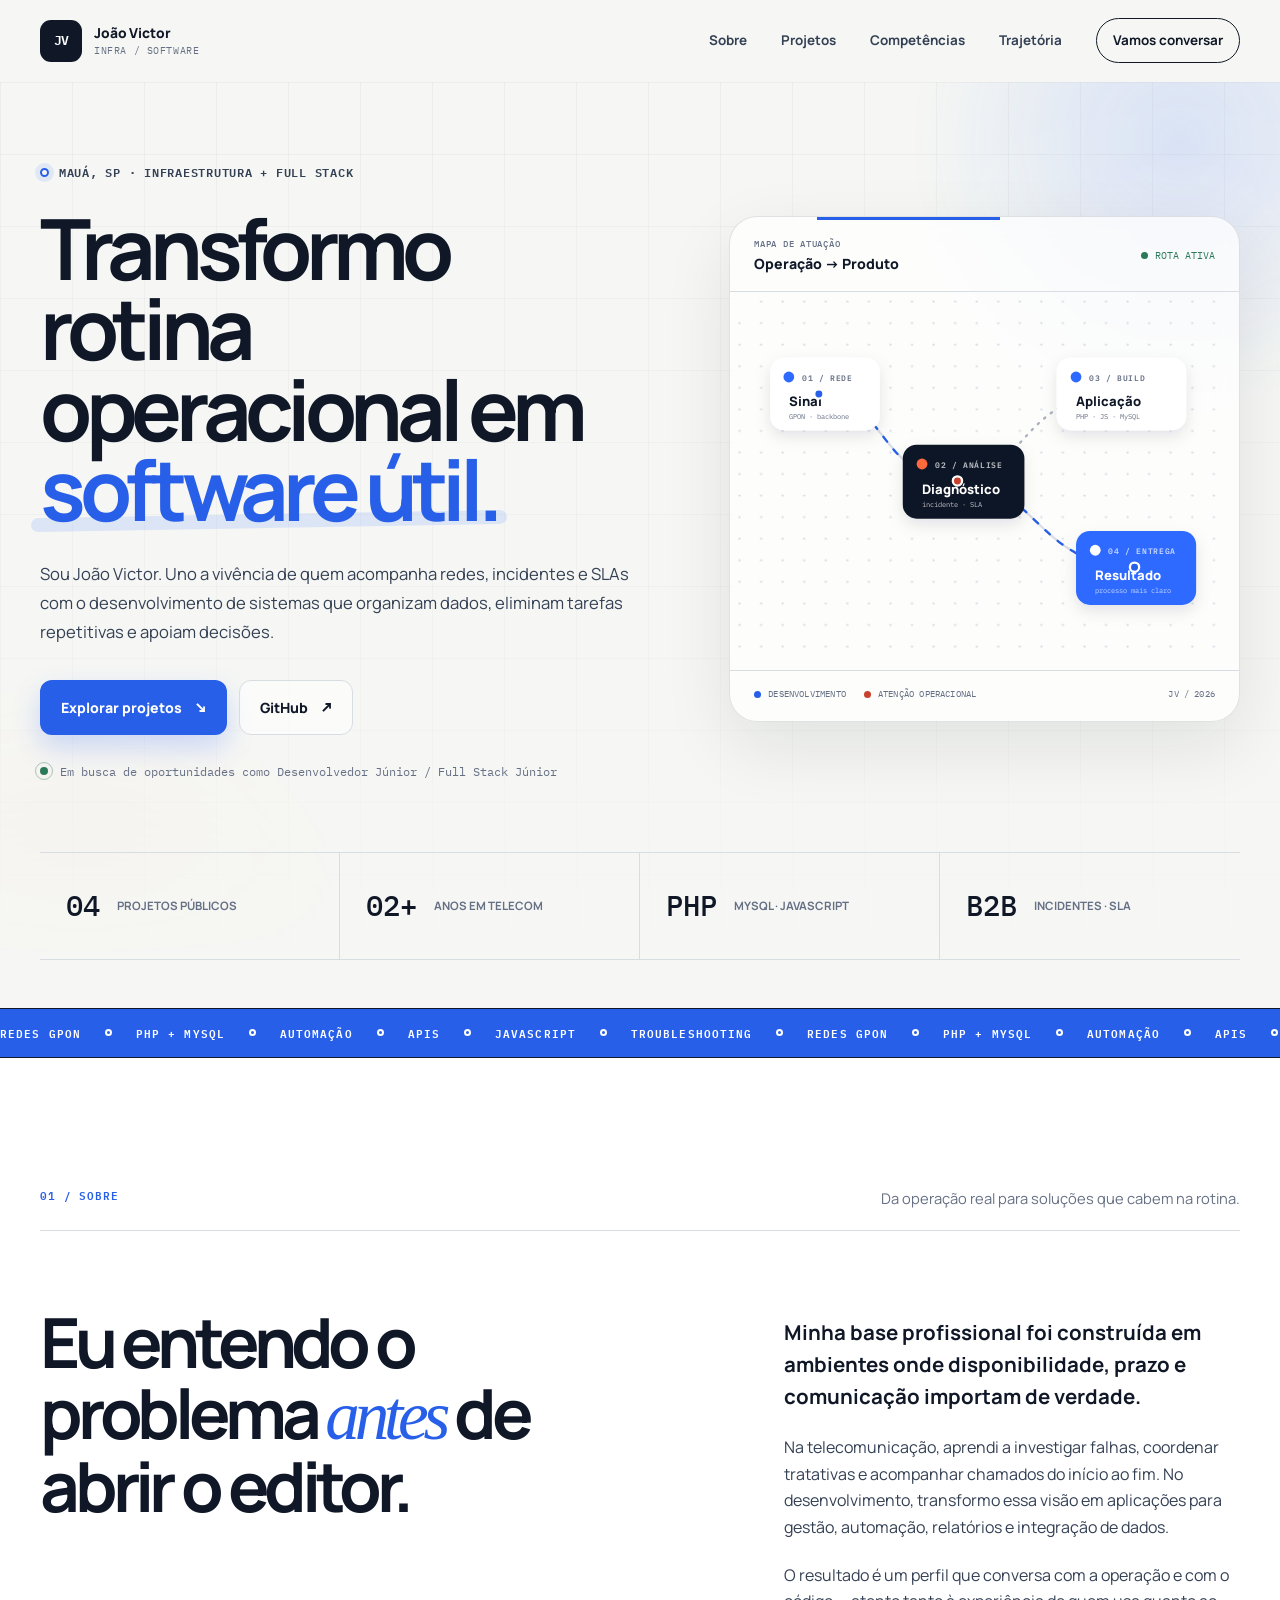
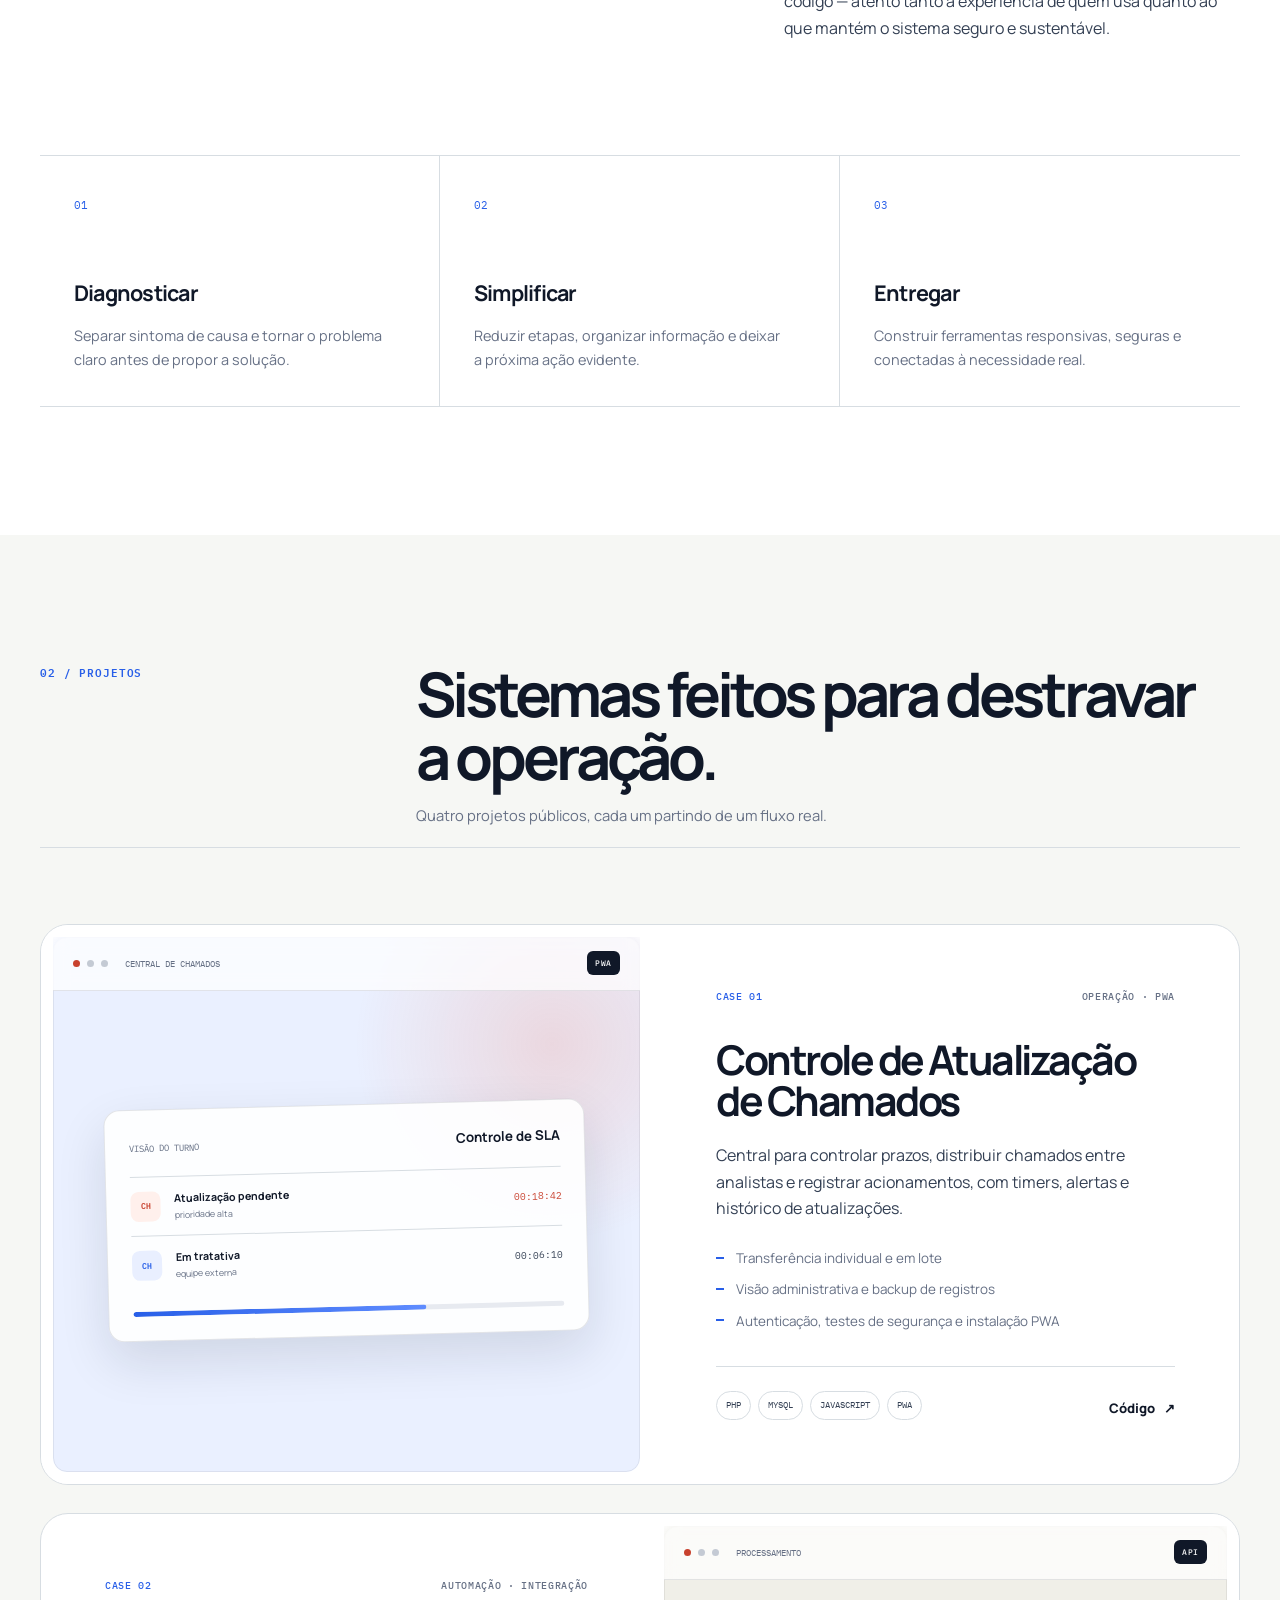
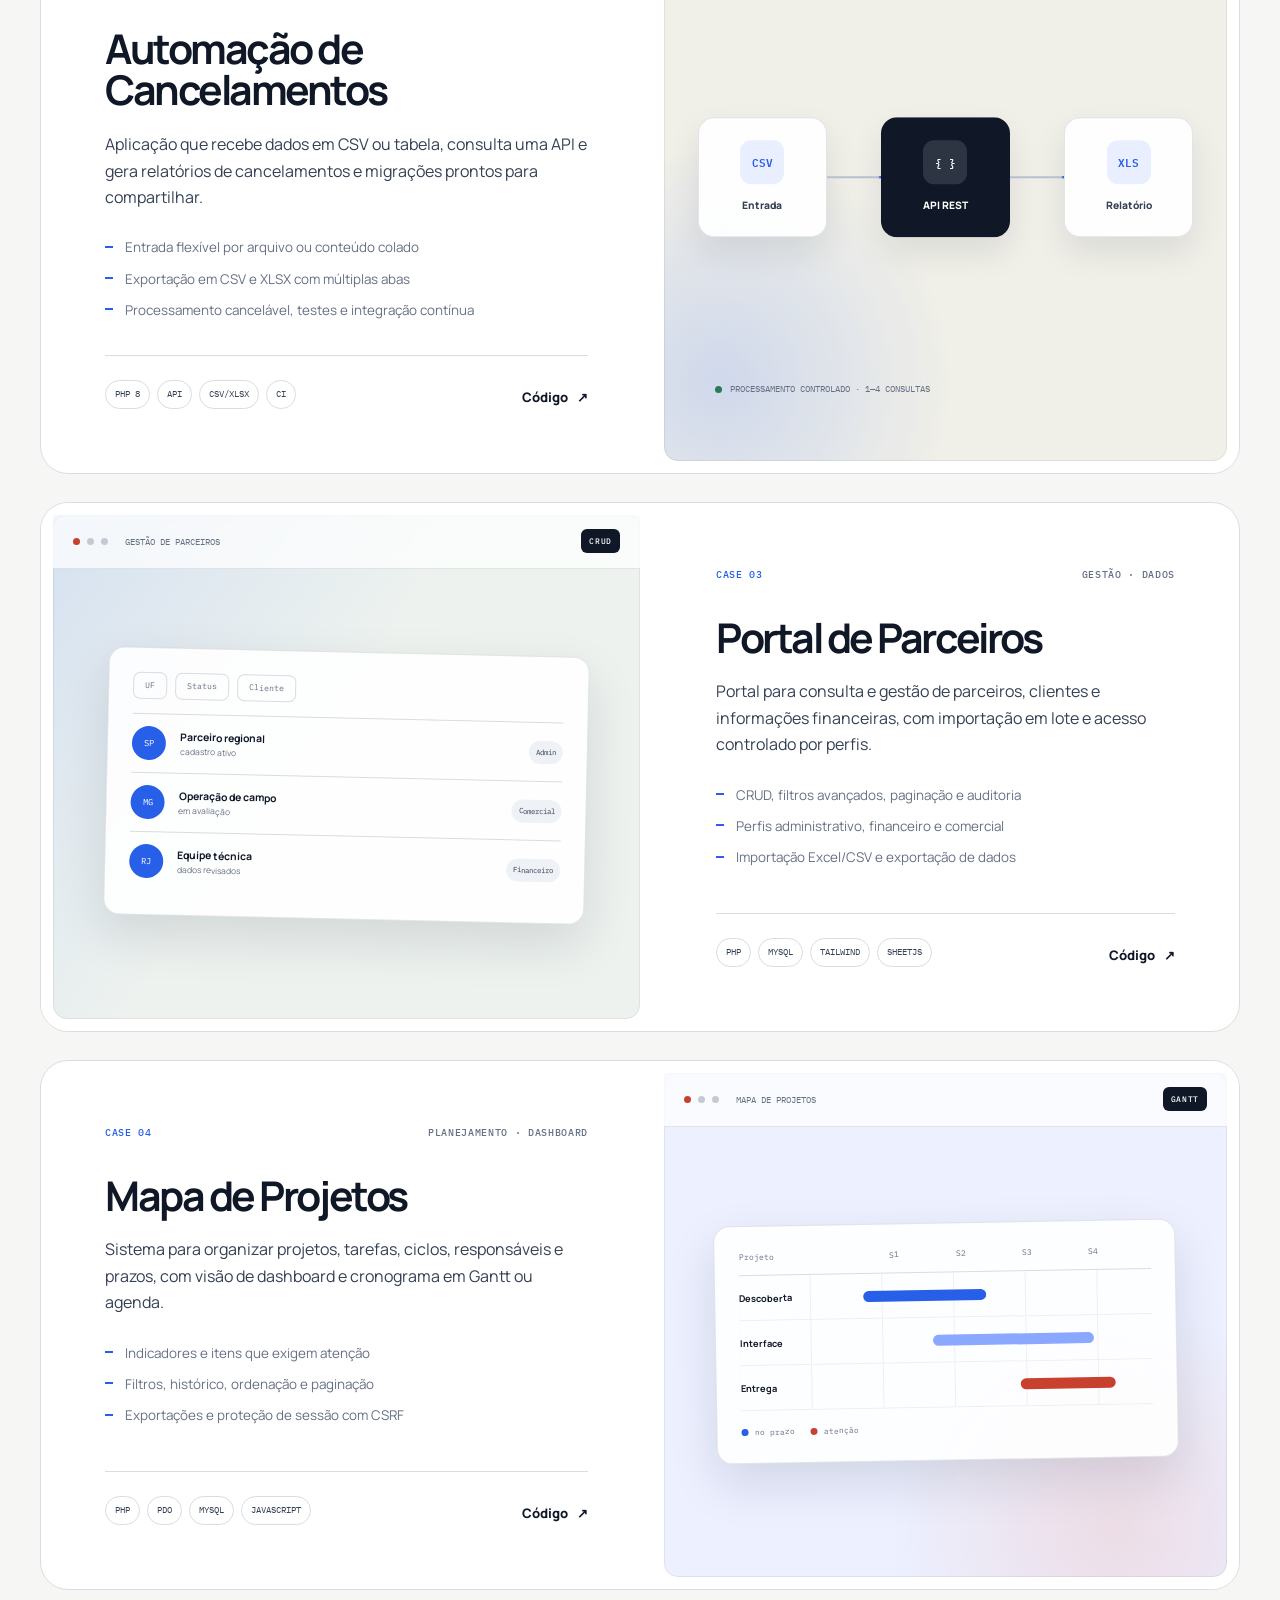
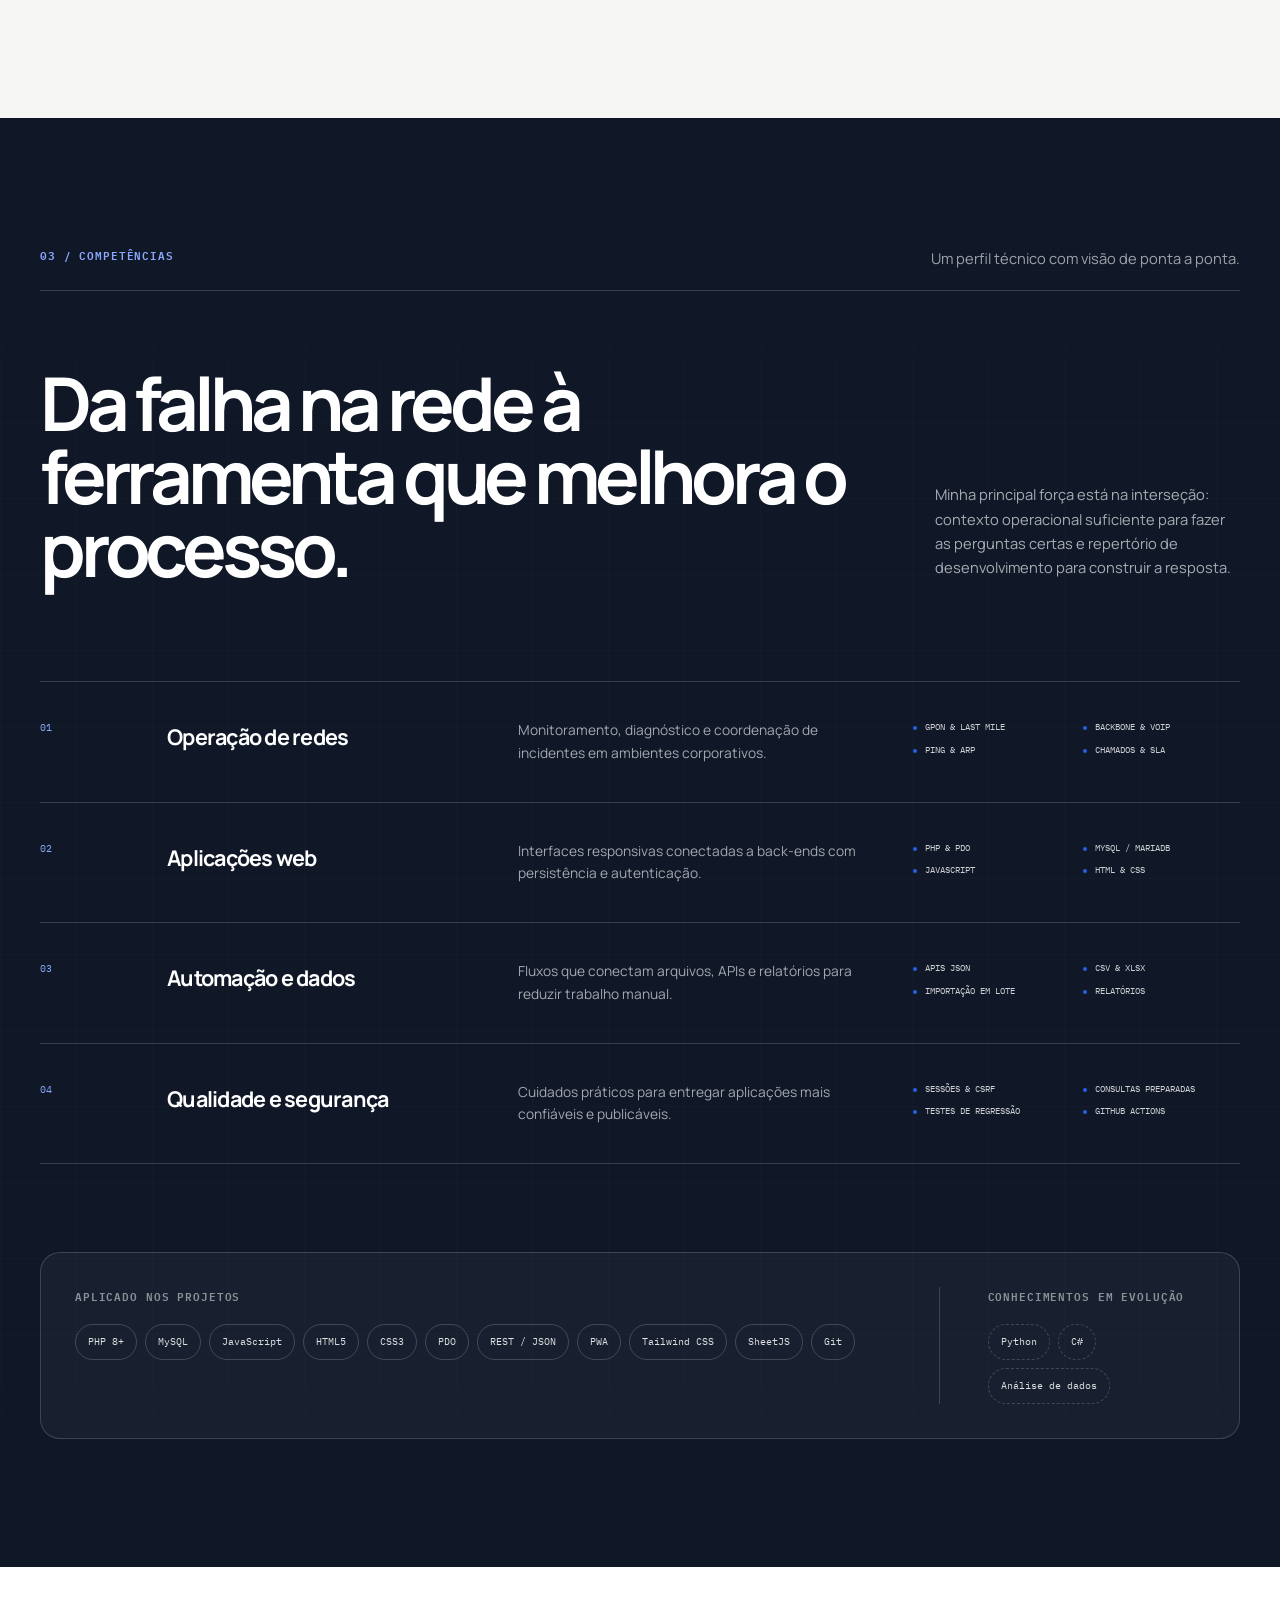
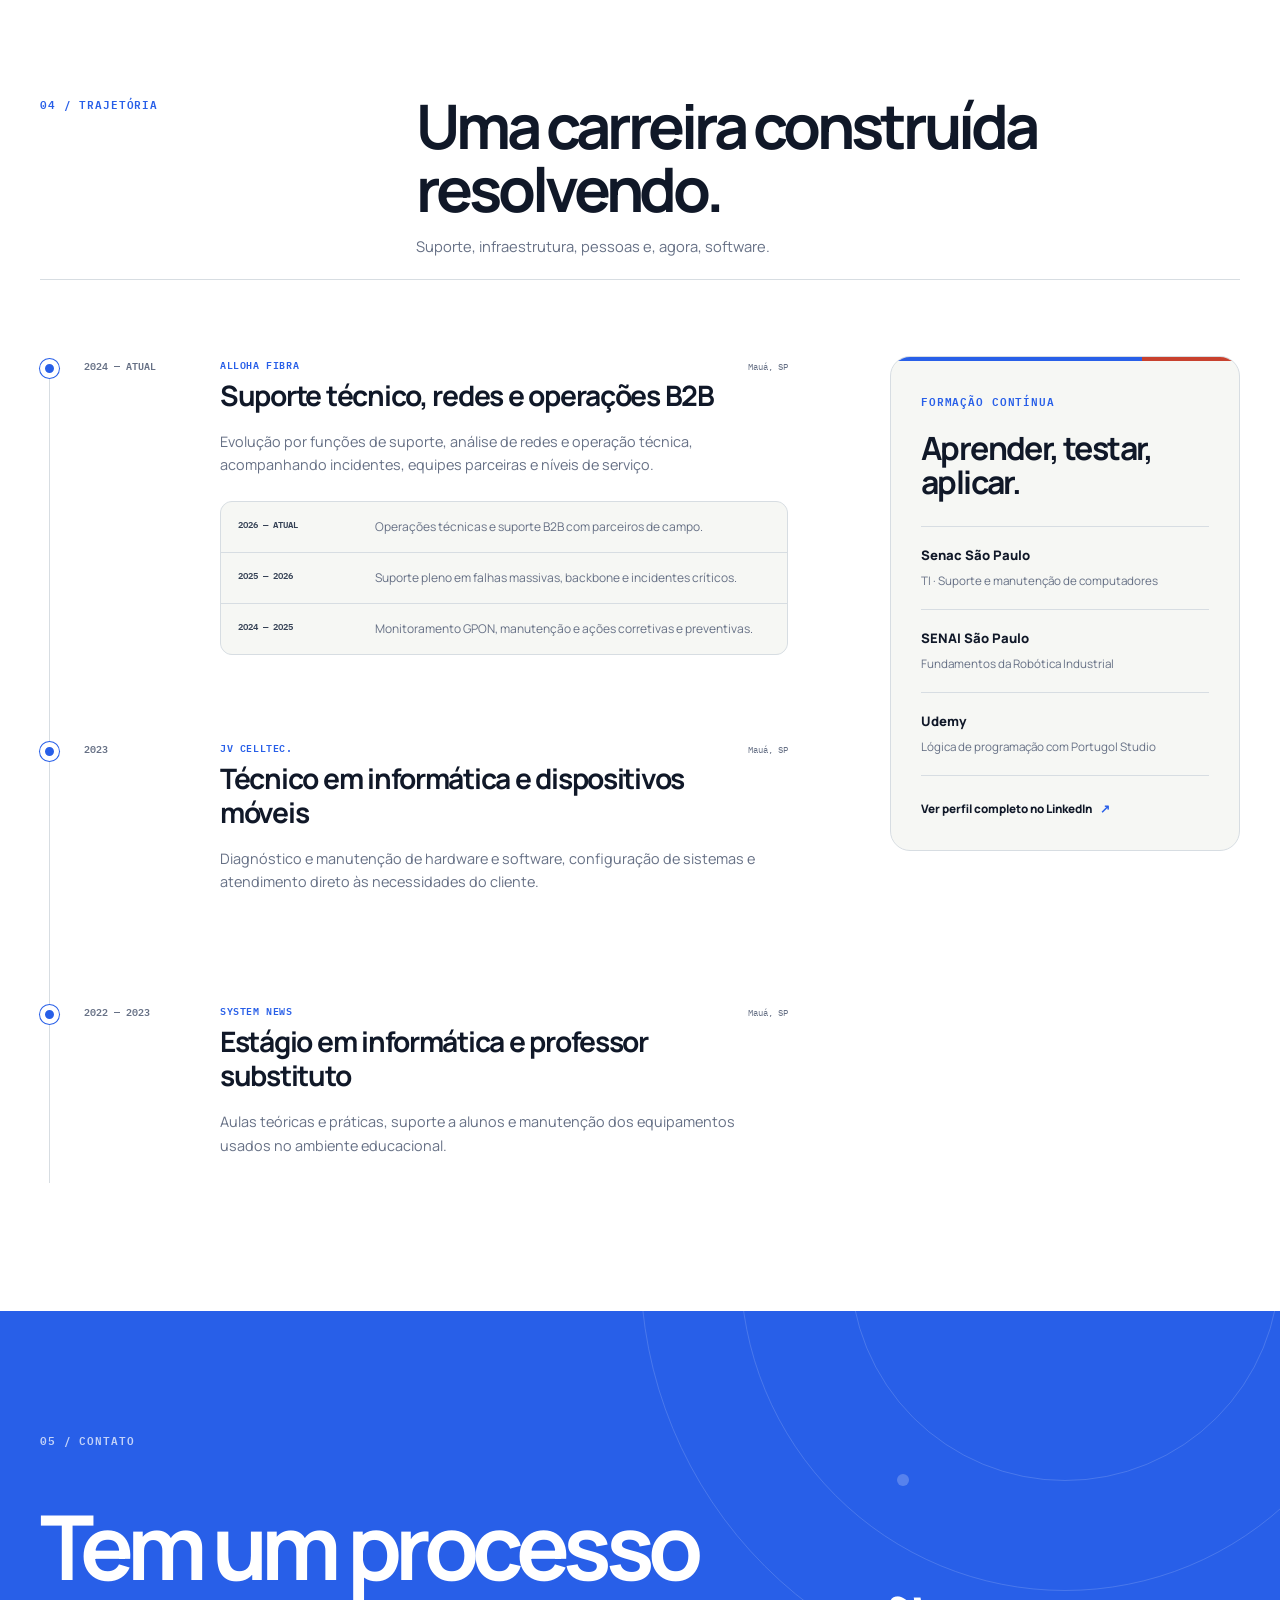
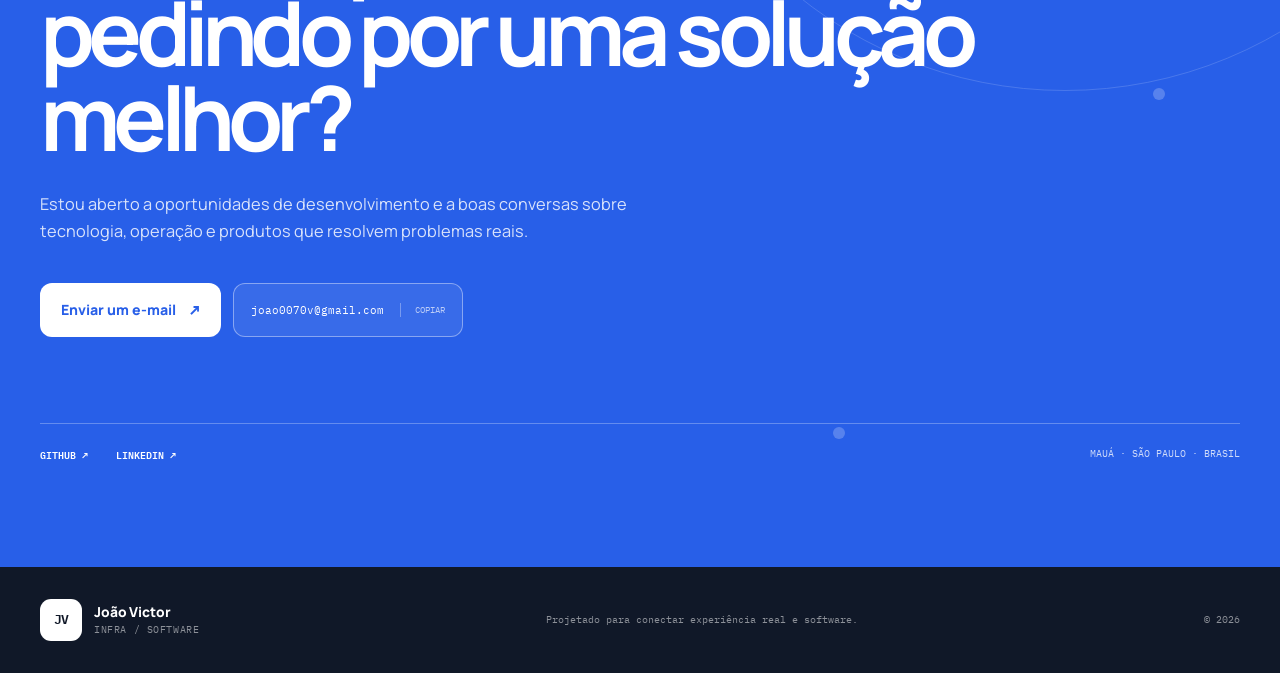
==== index.html @ b278f07b "feat: publicar portfolio pessoal" ====
<!doctype html>
<html lang="pt-BR">
  <head>
    <meta charset="UTF-8" />
    <meta name="viewport" content="width=device-width, initial-scale=1.0" />
    <meta
      name="description"
      content="Portfólio de João Victor: desenvolvimento full stack, automação de processos, redes e infraestrutura."
    />
    <meta name="theme-color" content="#f6f7f4" />
    <meta name="color-scheme" content="light" />
    <meta property="og:type" content="website" />
    <meta property="og:locale" content="pt_BR" />
    <meta property="og:url" content="https://joao-n0m4de.github.io/portf-lio/" />
    <meta property="og:title" content="João Victor — Infraestrutura + Desenvolvimento" />
    <meta
      property="og:description"
      content="Transformo rotinas operacionais em software útil, da infraestrutura à interface."
    />
    <title>João Victor — Infraestrutura + Desenvolvimento</title>
    <script>document.documentElement.classList.add("js");</script>
    <link rel="canonical" href="https://joao-n0m4de.github.io/portf-lio/" />

    <link rel="preconnect" href="https://fonts.googleapis.com" />
    <link rel="preconnect" href="https://fonts.gstatic.com" crossorigin />
    <link
      href="https://fonts.googleapis.com/css2?family=IBM+Plex+Mono:wght@400;500;600&family=Manrope:wght@400;500;600;700;800&display=swap"
      rel="stylesheet"
    />
    <link rel="icon" href="data:image/svg+xml,%3Csvg xmlns='http://www.w3.org/2000/svg' viewBox='0 0 64 64'%3E%3Crect width='64' height='64' rx='16' fill='%23101828'/%3E%3Cpath d='M17 18v19c0 7 4 11 11 11' fill='none' stroke='%23fff' stroke-width='7' stroke-linecap='round'/%3E%3Cpath d='m31 18 7 30 9-30' fill='none' stroke='%232f6bff' stroke-width='7' stroke-linecap='round' stroke-linejoin='round'/%3E%3C/svg%3E" />
    <link rel="stylesheet" href="styles.css" />
    <script src="script.js" defer></script>

    <script type="application/ld+json">
      {
        "@context": "https://schema.org",
        "@type": "Person",
        "name": "João Victor da Silva Santos",
        "jobTitle": "Analista de Suporte Técnico",
        "description": "Profissional de infraestrutura em transição planejada para desenvolvimento full stack júnior.",
        "address": {
          "@type": "PostalAddress",
          "addressLocality": "Mauá",
          "addressRegion": "SP",
          "addressCountry": "BR"
        },
        "email": "mailto:joao0070v@gmail.com",
        "url": "https://joao-n0m4de.github.io/portf-lio/",
        "sameAs": [
          "https://github.com/joao-n0m4de",
          "https://www.linkedin.com/in/jo%C3%A3o-victor-da-silva-santos-500933298/"
        ],
        "knowsAbout": [
          "PHP",
          "MySQL",
          "JavaScript",
          "HTML",
          "CSS",
          "Python",
          "Redes GPON",
          "Backbone",
          "APIs",
          "SLA"
        ]
      }
    </script>
  </head>

  <body>
    <a class="skip-link" href="#conteudo">Pular para o conteúdo</a>

    <header class="site-header" data-header>
      <div class="container header-inner">
        <a class="brand" href="#inicio" aria-label="Voltar ao início">
          <span class="brand-mark">JV</span>
          <span class="brand-copy">
            <strong>João Victor</strong>
            <small>infra / software</small>
          </span>
        </a>

        <button
          class="menu-button"
          type="button"
          aria-label="Abrir menu"
          aria-expanded="false"
          aria-controls="site-nav"
          data-menu-button
        >
          <span></span>
          <span></span>
        </button>

        <nav class="site-nav" id="site-nav" aria-label="Navegação principal" data-nav>
          <a href="#sobre">Sobre</a>
          <a href="#projetos">Projetos</a>
          <a href="#competencias">Competências</a>
          <a href="#trajetoria">Trajetória</a>
          <a class="nav-cta" href="#contato">Vamos conversar</a>
        </nav>
      </div>
    </header>

    <main id="conteudo">
      <section class="hero section" id="inicio" aria-labelledby="hero-title">
        <div class="hero-grid" aria-hidden="true"></div>
        <div class="container hero-layout">
          <div class="hero-copy">
            <div class="eyebrow reveal">
              <span class="eyebrow-dot"></span>
              Mauá, SP · Infraestrutura + Full Stack
            </div>

            <h1 id="hero-title" class="reveal" data-reveal-delay="1">
              Transformo rotina operacional em
              <span class="headline-accent">software útil.</span>
            </h1>

            <p class="hero-lead reveal" data-reveal-delay="2">
              Sou João Victor. Uno a vivência de quem acompanha redes, incidentes e SLAs
              com o desenvolvimento de sistemas que organizam dados, eliminam tarefas
              repetitivas e apoiam decisões.
            </p>

            <div class="hero-actions reveal" data-reveal-delay="3">
              <a class="button button-primary" href="#projetos">
                Explorar projetos
                <span aria-hidden="true">↘</span>
              </a>
              <a
                class="button button-secondary"
                href="https://github.com/joao-n0m4de"
                target="_blank"
                rel="noreferrer"
              >
                GitHub <span aria-hidden="true">↗</span>
              </a>
            </div>

            <div class="hero-note reveal" data-reveal-delay="4">
              <span class="status-pulse" aria-hidden="true"></span>
              Em busca de oportunidades como Desenvolvedor Júnior / Full Stack Júnior
            </div>
          </div>

          <figure class="operations-map reveal" data-reveal-delay="2">
            <figcaption class="map-header">
              <span>
                <small>Mapa de atuação</small>
                Operação → Produto
              </span>
              <span class="map-status"><i></i> rota ativa</span>
            </figcaption>

            <div class="map-canvas">
              <svg viewBox="0 0 640 470" role="img" aria-labelledby="map-title map-desc">
                <title id="map-title">Fluxo entre infraestrutura e desenvolvimento</title>
                <desc id="map-desc">
                  Diagrama conectando rede, diagnóstico, aplicação e resultado.
                </desc>
                <defs>
                  <pattern id="dot-grid" width="28" height="28" patternUnits="userSpaceOnUse">
                    <circle cx="2" cy="2" r="1.5" fill="#d9dde6"></circle>
                  </pattern>
                  <filter id="node-shadow" x="-30%" y="-30%" width="160%" height="160%">
                    <feDropShadow dx="0" dy="8" stdDeviation="10" flood-color="#101828" flood-opacity="0.10" />
                  </filter>
                </defs>
                <rect width="640" height="470" rx="24" fill="url(#dot-grid)"></rect>

                <path class="route route-muted" d="M105 122 C190 122 185 235 285 235 S390 347 515 347"></path>
                <path class="route route-active" d="M105 122 C190 122 185 235 285 235 S390 347 515 347"></path>
                <path class="route route-branch" d="M285 235 C365 235 372 122 485 122"></path>

                <g class="map-node" transform="translate(42 75)" filter="url(#node-shadow)">
                  <rect width="142" height="94" rx="18" fill="#ffffff"></rect>
                  <circle cx="24" cy="25" r="7" fill="#2f6bff"></circle>
                  <text x="41" y="30" class="node-code">01 / REDE</text>
                  <text x="24" y="63" class="node-label">Sinal</text>
                  <text x="24" y="79" class="node-detail">GPON · backbone</text>
                </g>

                <g class="map-node" transform="translate(214 188)" filter="url(#node-shadow)">
                  <rect width="158" height="96" rx="18" fill="#101828"></rect>
                  <circle cx="25" cy="25" r="7" fill="#ff6b3d"></circle>
                  <text x="42" y="30" class="node-code node-code-light">02 / ANÁLISE</text>
                  <text x="25" y="64" class="node-label node-label-light">Diagnóstico</text>
                  <text x="25" y="81" class="node-detail node-detail-light">incidente · SLA</text>
                </g>

                <g class="map-node" transform="translate(414 75)" filter="url(#node-shadow)">
                  <rect width="168" height="94" rx="18" fill="#ffffff"></rect>
                  <circle cx="25" cy="25" r="7" fill="#2f6bff"></circle>
                  <text x="42" y="30" class="node-code">03 / BUILD</text>
                  <text x="25" y="63" class="node-label">Aplicação</text>
                  <text x="25" y="79" class="node-detail">PHP · JS · MySQL</text>
                </g>

                <g class="map-node" transform="translate(439 300)" filter="url(#node-shadow)">
                  <rect width="156" height="96" rx="18" fill="#2f6bff"></rect>
                  <circle cx="25" cy="25" r="7" fill="#ffffff"></circle>
                  <text x="42" y="30" class="node-code node-code-light">04 / ENTREGA</text>
                  <text x="25" y="64" class="node-label node-label-light">Resultado</text>
                  <text x="25" y="81" class="node-detail node-detail-light">processo mais claro</text>
                </g>

                <circle class="signal-dot signal-dot-one" cx="105" cy="122" r="6"></circle>
                <circle class="signal-dot signal-dot-two" cx="285" cy="235" r="6"></circle>
                <circle class="signal-dot signal-dot-three" cx="515" cy="347" r="6"></circle>
              </svg>
            </div>

            <div class="map-footer">
              <span><i class="legend-blue"></i> desenvolvimento</span>
              <span><i class="legend-orange"></i> atenção operacional</span>
              <span class="map-ref">JV / 2026</span>
            </div>
          </figure>
        </div>

        <div class="container hero-metrics reveal">
          <div>
            <strong>04</strong>
            <span>projetos públicos</span>
          </div>
          <div>
            <strong>02+</strong>
            <span>anos em telecom</span>
          </div>
          <div>
            <strong>PHP</strong>
            <span>MySQL · JavaScript</span>
          </div>
          <div>
            <strong>B2B</strong>
            <span>incidentes · SLA</span>
          </div>
        </div>
      </section>

      <div class="signal-strip" aria-label="Principais áreas de atuação">
        <div class="signal-track">
          <span>REDES GPON</span><i></i><span>PHP + MYSQL</span><i></i><span>AUTOMAÇÃO</span><i></i>
          <span>APIS</span><i></i><span>JAVASCRIPT</span><i></i><span>TROUBLESHOOTING</span><i></i>
          <span aria-hidden="true">REDES GPON</span><i aria-hidden="true"></i><span aria-hidden="true">PHP + MYSQL</span><i aria-hidden="true"></i><span aria-hidden="true">AUTOMAÇÃO</span><i aria-hidden="true"></i>
          <span aria-hidden="true">APIS</span><i aria-hidden="true"></i><span aria-hidden="true">JAVASCRIPT</span><i aria-hidden="true"></i><span aria-hidden="true">TROUBLESHOOTING</span><i aria-hidden="true"></i>
        </div>
      </div>

      <section class="section about" id="sobre" aria-labelledby="about-title">
        <div class="container">
          <div class="section-intro reveal">
            <span class="section-index">01 / SOBRE</span>
            <p>Da operação real para soluções que cabem na rotina.</p>
          </div>

          <div class="about-grid">
            <div class="about-statement reveal">
              <h2 id="about-title">
                Eu entendo o problema
                <em>antes</em> de abrir o editor.
              </h2>
            </div>

            <div class="about-copy reveal" data-reveal-delay="1">
              <p class="lead-copy">
                Minha base profissional foi construída em ambientes onde disponibilidade,
                prazo e comunicação importam de verdade.
              </p>
              <p>
                Na telecomunicação, aprendi a investigar falhas, coordenar tratativas e
                acompanhar chamados do início ao fim. No desenvolvimento, transformo essa
                visão em aplicações para gestão, automação, relatórios e integração de dados.
              </p>
              <p>
                O resultado é um perfil que conversa com a operação e com o código — atento
                tanto à experiência de quem usa quanto ao que mantém o sistema seguro e
                sustentável.
              </p>
            </div>
          </div>

          <div class="principles-grid">
            <article class="principle-card reveal">
              <span>01</span>
              <h3>Diagnosticar</h3>
              <p>Separar sintoma de causa e tornar o problema claro antes de propor a solução.</p>
            </article>
            <article class="principle-card reveal" data-reveal-delay="1">
              <span>02</span>
              <h3>Simplificar</h3>
              <p>Reduzir etapas, organizar informação e deixar a próxima ação evidente.</p>
            </article>
            <article class="principle-card reveal" data-reveal-delay="2">
              <span>03</span>
              <h3>Entregar</h3>
              <p>Construir ferramentas responsivas, seguras e conectadas à necessidade real.</p>
            </article>
          </div>
        </div>
      </section>

      <section class="section projects" id="projetos" aria-labelledby="projects-title">
        <div class="container">
          <div class="section-intro section-intro-wide reveal">
            <span class="section-index">02 / PROJETOS</span>
            <div>
              <h2 id="projects-title">Sistemas feitos para destravar a operação.</h2>
              <p>Quatro projetos públicos, cada um partindo de um fluxo real.</p>
            </div>
          </div>

          <div class="projects-grid">
            <article class="project-card project-card-featured reveal">
              <div class="project-visual visual-sla" aria-hidden="true">
                <div class="mock-toolbar">
                  <span></span><span></span><span></span>
                  <small>central de chamados</small>
                  <b>PWA</b>
                </div>
                <div class="sla-board">
                  <div class="sla-summary">
                    <span>Visão do turno</span>
                    <strong>Controle de SLA</strong>
                  </div>
                  <div class="sla-row sla-row-alert">
                    <i>CH</i>
                    <span><b>Atualização pendente</b><small>prioridade alta</small></span>
                    <time>00:18:42</time>
                  </div>
                  <div class="sla-row">
                    <i>CH</i>
                    <span><b>Em tratativa</b><small>equipe externa</small></span>
                    <time>00:06:10</time>
                  </div>
                  <div class="sla-progress"><span></span></div>
                </div>
              </div>

              <div class="project-content">
                <div class="project-meta">
                  <span>CASE 01</span>
                  <span>Operação · PWA</span>
                </div>
                <h3>Controle de Atualização de Chamados</h3>
                <p>
                  Central para controlar prazos, distribuir chamados entre analistas e
                  registrar acionamentos, com timers, alertas e histórico de atualizações.
                </p>
                <ul class="project-points">
                  <li>Transferência individual e em lote</li>
                  <li>Visão administrativa e backup de registros</li>
                  <li>Autenticação, testes de segurança e instalação PWA</li>
                </ul>
                <div class="project-footer">
                  <div class="tech-list" aria-label="Tecnologias">
                    <span>PHP</span><span>MySQL</span><span>JavaScript</span><span>PWA</span>
                  </div>
                  <a
                    class="text-link"
                    href="https://github.com/joao-n0m4de/Controle-de-Atualiza-o-de-Chamados"
                    target="_blank"
                    rel="noreferrer"
                    aria-label="Ver Controle de Atualização de Chamados no GitHub"
                  >Código <span aria-hidden="true">↗</span></a>
                </div>
              </div>
            </article>

            <article class="project-card reveal" data-reveal-delay="1">
              <div class="project-visual visual-automation" aria-hidden="true">
                <div class="mock-toolbar">
                  <span></span><span></span><span></span>
                  <small>processamento</small>
                  <b>API</b>
                </div>
                <div class="flow-board">
                  <div class="flow-node">
                    <i>CSV</i>
                    <span>Entrada</span>
                  </div>
                  <div class="flow-line"><em></em></div>
                  <div class="flow-node flow-node-dark">
                    <i>{ }</i>
                    <span>API REST</span>
                  </div>
                  <div class="flow-line"><em></em></div>
                  <div class="flow-node">
                    <i>XLS</i>
                    <span>Relatório</span>
                  </div>
                </div>
                <div class="flow-status"><span></span> Processamento controlado · 1—4 consultas</div>
              </div>

              <div class="project-content">
                <div class="project-meta">
                  <span>CASE 02</span>
                  <span>Automação · Integração</span>
                </div>
                <h3>Automação de Cancelamentos</h3>
                <p>
                  Aplicação que recebe dados em CSV ou tabela, consulta uma API e gera
                  relatórios de cancelamentos e migrações prontos para compartilhar.
                </p>
                <ul class="project-points">
                  <li>Entrada flexível por arquivo ou conteúdo colado</li>
                  <li>Exportação em CSV e XLSX com múltiplas abas</li>
                  <li>Processamento cancelável, testes e integração contínua</li>
                </ul>
                <div class="project-footer">
                  <div class="tech-list" aria-label="Tecnologias">
                    <span>PHP 8</span><span>API</span><span>CSV/XLSX</span><span>CI</span>
                  </div>
                  <a
                    class="text-link"
                    href="https://github.com/joao-n0m4de/Automacao-de-cancelamentos"
                    target="_blank"
                    rel="noreferrer"
                    aria-label="Ver Automação de Cancelamentos no GitHub"
                  >Código <span aria-hidden="true">↗</span></a>
                </div>
              </div>
            </article>

            <article class="project-card reveal">
              <div class="project-visual visual-partners" aria-hidden="true">
                <div class="mock-toolbar">
                  <span></span><span></span><span></span>
                  <small>gestão de parceiros</small>
                  <b>CRUD</b>
                </div>
                <div class="partner-board">
                  <div class="partner-filters">
                    <span>UF</span><span>Status</span><span>Cliente</span>
                  </div>
                  <div class="partner-row">
                    <i>SP</i><span><b>Parceiro regional</b><small>cadastro ativo</small></span><em>Admin</em>
                  </div>
                  <div class="partner-row">
                    <i>MG</i><span><b>Operação de campo</b><small>em avaliação</small></span><em>Comercial</em>
                  </div>
                  <div class="partner-row">
                    <i>RJ</i><span><b>Equipe técnica</b><small>dados revisados</small></span><em>Financeiro</em>
                  </div>
                </div>
              </div>

              <div class="project-content">
                <div class="project-meta">
                  <span>CASE 03</span>
                  <span>Gestão · Dados</span>
                </div>
                <h3>Portal de Parceiros</h3>
                <p>
                  Portal para consulta e gestão de parceiros, clientes e informações
                  financeiras, com importação em lote e acesso controlado por perfis.
                </p>
                <ul class="project-points">
                  <li>CRUD, filtros avançados, paginação e auditoria</li>
                  <li>Perfis administrativo, financeiro e comercial</li>
                  <li>Importação Excel/CSV e exportação de dados</li>
                </ul>
                <div class="project-footer">
                  <div class="tech-list" aria-label="Tecnologias">
                    <span>PHP</span><span>MySQL</span><span>Tailwind</span><span>SheetJS</span>
                  </div>
                  <a
                    class="text-link"
                    href="https://github.com/joao-n0m4de/Portal-de-Parceiros"
                    target="_blank"
                    rel="noreferrer"
                    aria-label="Ver Portal de Parceiros no GitHub"
                  >Código <span aria-hidden="true">↗</span></a>
                </div>
              </div>
            </article>

            <article class="project-card reveal" data-reveal-delay="1">
              <div class="project-visual visual-map" aria-hidden="true">
                <div class="mock-toolbar">
                  <span></span><span></span><span></span>
                  <small>mapa de projetos</small>
                  <b>GANTT</b>
                </div>
                <div class="gantt-board">
                  <div class="gantt-head"><span>Projeto</span><span>S1</span><span>S2</span><span>S3</span><span>S4</span></div>
                  <div class="gantt-row"><b>Descoberta</b><i class="bar bar-one"></i></div>
                  <div class="gantt-row"><b>Interface</b><i class="bar bar-two"></i></div>
                  <div class="gantt-row"><b>Entrega</b><i class="bar bar-three"></i></div>
                  <div class="gantt-legend"><span><i></i> no prazo</span><span><i></i> atenção</span></div>
                </div>
              </div>

              <div class="project-content">
                <div class="project-meta">
                  <span>CASE 04</span>
                  <span>Planejamento · Dashboard</span>
                </div>
                <h3>Mapa de Projetos</h3>
                <p>
                  Sistema para organizar projetos, tarefas, ciclos, responsáveis e prazos,
                  com visão de dashboard e cronograma em Gantt ou agenda.
                </p>
                <ul class="project-points">
                  <li>Indicadores e itens que exigem atenção</li>
                  <li>Filtros, histórico, ordenação e paginação</li>
                  <li>Exportações e proteção de sessão com CSRF</li>
                </ul>
                <div class="project-footer">
                  <div class="tech-list" aria-label="Tecnologias">
                    <span>PHP</span><span>PDO</span><span>MySQL</span><span>JavaScript</span>
                  </div>
                  <a
                    class="text-link"
                    href="https://github.com/joao-n0m4de/Mapa-de-Projetos"
                    target="_blank"
                    rel="noreferrer"
                    aria-label="Ver Mapa de Projetos no GitHub"
                  >Código <span aria-hidden="true">↗</span></a>
                </div>
              </div>
            </article>
          </div>
        </div>
      </section>

      <section class="section capabilities" id="competencias" aria-labelledby="capabilities-title">
        <div class="capabilities-grid" aria-hidden="true"></div>
        <div class="container">
          <div class="section-intro section-intro-dark reveal">
            <span class="section-index">03 / COMPETÊNCIAS</span>
            <p>Um perfil técnico com visão de ponta a ponta.</p>
          </div>

          <div class="capabilities-heading reveal">
            <h2 id="capabilities-title">Da falha na rede à ferramenta que melhora o processo.</h2>
            <p>
              Minha principal força está na interseção: contexto operacional suficiente para
              fazer as perguntas certas e repertório de desenvolvimento para construir a resposta.
            </p>
          </div>

          <div class="capability-list">
            <article class="capability-row reveal">
              <span class="capability-number">01</span>
              <h3>Operação de redes</h3>
              <p>Monitoramento, diagnóstico e coordenação de incidentes em ambientes corporativos.</p>
              <ul>
                <li>GPON & Last Mile</li>
                <li>Backbone & VoIP</li>
                <li>Ping & ARP</li>
                <li>Chamados & SLA</li>
              </ul>
            </article>

            <article class="capability-row reveal">
              <span class="capability-number">02</span>
              <h3>Aplicações web</h3>
              <p>Interfaces responsivas conectadas a back-ends com persistência e autenticação.</p>
              <ul>
                <li>PHP & PDO</li>
                <li>MySQL / MariaDB</li>
                <li>JavaScript</li>
                <li>HTML & CSS</li>
              </ul>
            </article>

            <article class="capability-row reveal">
              <span class="capability-number">03</span>
              <h3>Automação e dados</h3>
              <p>Fluxos que conectam arquivos, APIs e relatórios para reduzir trabalho manual.</p>
              <ul>
                <li>APIs JSON</li>
                <li>CSV & XLSX</li>
                <li>Importação em lote</li>
                <li>Relatórios</li>
              </ul>
            </article>

            <article class="capability-row reveal">
              <span class="capability-number">04</span>
              <h3>Qualidade e segurança</h3>
              <p>Cuidados práticos para entregar aplicações mais confiáveis e publicáveis.</p>
              <ul>
                <li>Sessões & CSRF</li>
                <li>Consultas preparadas</li>
                <li>Testes de regressão</li>
                <li>GitHub Actions</li>
              </ul>
            </article>
          </div>

          <div class="stack-panel reveal">
            <div class="stack-column">
              <span class="stack-label">Aplicado nos projetos</span>
              <div class="stack-cloud">
                <span>PHP 8+</span><span>MySQL</span><span>JavaScript</span><span>HTML5</span>
                <span>CSS3</span><span>PDO</span><span>REST / JSON</span><span>PWA</span>
                <span>Tailwind CSS</span><span>SheetJS</span><span>Git</span>
              </div>
            </div>
            <div class="stack-column stack-column-learning">
              <span class="stack-label">Conhecimentos em evolução</span>
              <div class="stack-cloud">
                <span>Python</span><span>C#</span><span>Análise de dados</span>
              </div>
            </div>
          </div>
        </div>
      </section>

      <section class="section journey" id="trajetoria" aria-labelledby="journey-title">
        <div class="container">
          <div class="section-intro section-intro-wide reveal">
            <span class="section-index">04 / TRAJETÓRIA</span>
            <div>
              <h2 id="journey-title">Uma carreira construída resolvendo.</h2>
              <p>Suporte, infraestrutura, pessoas e, agora, software.</p>
            </div>
          </div>

          <div class="journey-layout">
            <div class="timeline">
              <article class="timeline-item reveal">
                <div class="timeline-marker"><span></span></div>
                <div class="timeline-date">2024 — atual</div>
                <div class="timeline-content">
                  <div class="timeline-heading">
                    <div>
                      <span>Alloha Fibra</span>
                      <h3>Suporte técnico, redes e operações B2B</h3>
                    </div>
                    <small>Mauá, SP</small>
                  </div>
                  <p>
                    Evolução por funções de suporte, análise de redes e operação técnica,
                    acompanhando incidentes, equipes parceiras e níveis de serviço.
                  </p>
                  <div class="role-progression">
                    <div>
                      <time>2026 — atual</time>
                      <p>Operações técnicas e suporte B2B com parceiros de campo.</p>
                    </div>
                    <div>
                      <time>2025 — 2026</time>
                      <p>Suporte pleno em falhas massivas, backbone e incidentes críticos.</p>
                    </div>
                    <div>
                      <time>2024 — 2025</time>
                      <p>Monitoramento GPON, manutenção e ações corretivas e preventivas.</p>
                    </div>
                  </div>
                </div>
              </article>

              <article class="timeline-item reveal">
                <div class="timeline-marker"><span></span></div>
                <div class="timeline-date">2023</div>
                <div class="timeline-content">
                  <div class="timeline-heading">
                    <div>
                      <span>JV CELLTEC.</span>
                      <h3>Técnico em informática e dispositivos móveis</h3>
                    </div>
                    <small>Mauá, SP</small>
                  </div>
                  <p>
                    Diagnóstico e manutenção de hardware e software, configuração de sistemas
                    e atendimento direto às necessidades do cliente.
                  </p>
                </div>
              </article>

              <article class="timeline-item reveal">
                <div class="timeline-marker"><span></span></div>
                <div class="timeline-date">2022 — 2023</div>
                <div class="timeline-content">
                  <div class="timeline-heading">
                    <div>
                      <span>System News</span>
                      <h3>Estágio em informática e professor substituto</h3>
                    </div>
                    <small>Mauá, SP</small>
                  </div>
                  <p>
                    Aulas teóricas e práticas, suporte a alunos e manutenção dos equipamentos
                    usados no ambiente educacional.
                  </p>
                </div>
              </article>
            </div>

            <aside class="education-card reveal" aria-labelledby="education-title">
              <span class="education-kicker">FORMAÇÃO CONTÍNUA</span>
              <h3 id="education-title">Aprender, testar, aplicar.</h3>
              <ul>
                <li>
                  <span>Senac São Paulo</span>
                  <p>TI · Suporte e manutenção de computadores</p>
                </li>
                <li>
                  <span>SENAI São Paulo</span>
                  <p>Fundamentos da Robótica Industrial</p>
                </li>
                <li>
                  <span>Udemy</span>
                  <p>Lógica de programação com Portugol Studio</p>
                </li>
              </ul>
              <a
                class="education-link"
                href="https://www.linkedin.com/in/jo%C3%A3o-victor-da-silva-santos-500933298/"
                target="_blank"
                rel="noreferrer"
              >Ver perfil completo no LinkedIn <span aria-hidden="true">↗</span></a>
            </aside>
          </div>
        </div>
      </section>

      <section class="contact" id="contato" aria-labelledby="contact-title">
        <div class="contact-routes" aria-hidden="true">
          <span></span><span></span><span></span><span></span>
        </div>
        <div class="container contact-inner">
          <span class="contact-kicker reveal">05 / CONTATO</span>
          <h2 id="contact-title" class="reveal">
            Tem um processo pedindo por uma solução melhor?
          </h2>
          <p class="reveal">
            Estou aberto a oportunidades de desenvolvimento e a boas conversas sobre
            tecnologia, operação e produtos que resolvem problemas reais.
          </p>
          <div class="contact-actions reveal">
            <a class="button button-light" href="mailto:joao0070v@gmail.com">
              Enviar um e-mail <span aria-hidden="true">↗</span>
            </a>
            <button class="copy-email" type="button" data-copy-email data-email="joao0070v@gmail.com">
              <span>joao0070v@gmail.com</span>
              <small>copiar</small>
            </button>
          </div>
          <div class="contact-links reveal">
            <a href="https://github.com/joao-n0m4de" target="_blank" rel="noreferrer">GitHub ↗</a>
            <a
              href="https://www.linkedin.com/in/jo%C3%A3o-victor-da-silva-santos-500933298/"
              target="_blank"
              rel="noreferrer"
            >LinkedIn ↗</a>
            <span>Mauá · São Paulo · Brasil</span>
          </div>
        </div>
      </section>
    </main>

    <footer class="site-footer">
      <div class="container footer-inner">
        <a class="brand brand-footer" href="#inicio" aria-label="Voltar ao início">
          <span class="brand-mark">JV</span>
          <span class="brand-copy"><strong>João Victor</strong><small>infra / software</small></span>
        </a>
        <p>Projetado para conectar experiência real e software.</p>
        <span>© <span data-year>2026</span></span>
      </div>
    </footer>

    <div class="toast" role="status" aria-live="polite" data-toast>E-mail copiado.</div>
  </body>
</html>
---- styles.css ----
:root {
  --bg: #f6f7f4;
  --surface: #ffffff;
  --surface-soft: #eef1ee;
  --ink: #101828;
  --ink-soft: #344054;
  --muted: #667085;
  --line: #d7dde2;
  --line-dark: rgba(255, 255, 255, 0.16);
  --blue: #285fe8;
  --blue-deep: #15314b;
  --orange: #c8412e;
  --green: #2b7a57;
  --dark: #101828;
  --mono: "IBM Plex Mono", Consolas, monospace;
  --sans: "Manrope", "Segoe UI", sans-serif;
  --container: min(1200px, calc(100% - 48px));
  --radius-sm: 12px;
  --radius-md: 20px;
  --radius-lg: 28px;
  --shadow: 0 24px 70px rgba(16, 24, 40, 0.09);
}

*,
*::before,
*::after {
  box-sizing: border-box;
}

html {
  scroll-behavior: smooth;
  scroll-padding-top: 96px;
}

body {
  margin: 0;
  min-width: 320px;
  overflow-x: hidden;
  background: var(--bg);
  color: var(--ink);
  font-family: var(--sans);
  font-size: 16px;
  line-height: 1.65;
  -webkit-font-smoothing: antialiased;
  text-rendering: optimizeLegibility;
}

body.menu-open {
  overflow: hidden;
}

::selection {
  background: var(--blue);
  color: #fff;
}

a {
  color: inherit;
  text-decoration: none;
}

button,
input,
textarea,
select {
  font: inherit;
}

button,
a {
  -webkit-tap-highlight-color: transparent;
}

img,
svg {
  display: block;
  max-width: 100%;
}

h1,
h2,
h3,
p {
  margin-top: 0;
}

ul {
  margin: 0;
  padding: 0;
  list-style: none;
}

:focus-visible {
  outline: 3px solid var(--orange);
  outline-offset: 4px;
}

.container {
  width: var(--container);
  margin-inline: auto;
}

.section {
  position: relative;
  padding: 128px 0;
}

.skip-link {
  position: fixed;
  top: 14px;
  left: 14px;
  z-index: 1000;
  padding: 10px 16px;
  border-radius: 8px;
  background: var(--dark);
  color: #fff;
  font-weight: 700;
  transform: translateY(-160%);
  transition: transform 180ms ease;
}

.skip-link:focus {
  transform: translateY(0);
}

/* Header */

.site-header {
  position: sticky;
  top: 0;
  z-index: 100;
  height: 82px;
  border-bottom: 1px solid transparent;
  background: rgba(246, 247, 244, 0.86);
  backdrop-filter: blur(18px);
  transition: height 220ms ease, border-color 220ms ease, box-shadow 220ms ease;
}

.site-header.is-scrolled {
  height: 72px;
  border-color: rgba(16, 24, 40, 0.11);
  box-shadow: 0 8px 30px rgba(16, 24, 40, 0.04);
}

.header-inner {
  display: flex;
  align-items: center;
  justify-content: space-between;
  height: 100%;
}

.brand {
  display: inline-flex;
  align-items: center;
  gap: 12px;
  flex-shrink: 0;
}

.brand-mark {
  display: grid;
  width: 42px;
  height: 42px;
  place-items: center;
  border-radius: 11px;
  background: var(--dark);
  color: #fff;
  font-family: var(--mono);
  font-size: 0.82rem;
  font-weight: 600;
  letter-spacing: -0.04em;
}

.brand-copy {
  display: flex;
  flex-direction: column;
  line-height: 1.15;
}

.brand-copy strong {
  font-size: 0.86rem;
  font-weight: 800;
  letter-spacing: -0.01em;
}

.brand-copy small {
  margin-top: 4px;
  color: var(--muted);
  font-family: var(--mono);
  font-size: 0.61rem;
  letter-spacing: 0.06em;
  text-transform: uppercase;
}

.site-nav {
  display: flex;
  align-items: center;
  gap: 34px;
}

.site-nav a {
  position: relative;
  color: var(--ink-soft);
  font-size: 0.84rem;
  font-weight: 700;
  transition: color 180ms ease;
}

.site-nav > a:not(.nav-cta)::after {
  position: absolute;
  right: 0;
  bottom: -8px;
  left: 0;
  height: 2px;
  background: var(--blue);
  content: "";
  transform: scaleX(0);
  transform-origin: right;
  transition: transform 200ms ease;
}

.site-nav > a:hover,
.site-nav > a.is-active {
  color: var(--ink);
}

.site-nav > a:hover::after,
.site-nav > a.is-active::after {
  transform: scaleX(1);
  transform-origin: left;
}

.site-nav .nav-cta {
  padding: 10px 16px;
  border: 1px solid var(--ink);
  border-radius: 999px;
  color: var(--ink);
  transition: background 180ms ease, color 180ms ease, transform 180ms ease;
}

.site-nav .nav-cta:hover {
  background: var(--ink);
  color: #fff;
  transform: translateY(-2px);
}

.menu-button {
  display: none;
  width: 44px;
  height: 44px;
  align-items: center;
  justify-content: center;
  flex-direction: column;
  gap: 6px;
  border: 1px solid var(--line);
  border-radius: 10px;
  background: var(--surface);
  color: var(--ink);
  cursor: pointer;
}

.menu-button span {
  display: block;
  width: 18px;
  height: 2px;
  border-radius: 99px;
  background: currentColor;
  transition: transform 180ms ease;
}

/* Hero */

.hero {
  min-height: calc(100vh - 82px);
  padding-top: 76px;
  padding-bottom: 48px;
  overflow: hidden;
}

.hero-grid {
  position: absolute;
  inset: 0;
  pointer-events: none;
  background-image:
    linear-gradient(rgba(16, 24, 40, 0.035) 1px, transparent 1px),
    linear-gradient(90deg, rgba(16, 24, 40, 0.035) 1px, transparent 1px);
  background-size: 72px 72px;
  -webkit-mask-image: linear-gradient(to bottom, #000 0%, rgba(0, 0, 0, 0.7) 60%, transparent 95%);
  mask-image: linear-gradient(to bottom, #000 0%, rgba(0, 0, 0, 0.7) 60%, transparent 95%);
}

.hero-grid::before,
.hero-grid::after {
  position: absolute;
  border-radius: 50%;
  content: "";
  filter: blur(1px);
}

.hero-grid::before {
  top: -220px;
  right: -180px;
  width: 560px;
  height: 560px;
  background: radial-gradient(circle, rgba(47, 107, 255, 0.15), transparent 68%);
}

.hero-grid::after {
  bottom: -260px;
  left: -220px;
  width: 600px;
  height: 600px;
  background: radial-gradient(circle, rgba(240, 90, 60, 0.1), transparent 69%);
}

.hero-layout {
  position: relative;
  display: grid;
  grid-template-columns: minmax(0, 1.08fr) minmax(420px, 0.92fr);
  gap: clamp(48px, 7vw, 100px);
  align-items: center;
}

.eyebrow {
  display: inline-flex;
  align-items: center;
  gap: 10px;
  margin-bottom: 26px;
  color: var(--ink-soft);
  font-family: var(--mono);
  font-size: 0.72rem;
  font-weight: 600;
  letter-spacing: 0.065em;
  text-transform: uppercase;
}

.eyebrow-dot {
  width: 9px;
  height: 9px;
  border: 2px solid var(--blue);
  border-radius: 50%;
  box-shadow: 0 0 0 5px rgba(47, 107, 255, 0.11);
}

.hero h1 {
  max-width: 800px;
  margin-bottom: 30px;
  font-size: clamp(3.6rem, 6.6vw, 7.1rem);
  font-weight: 700;
  letter-spacing: -0.075em;
  line-height: 0.95;
}

.headline-accent {
  position: relative;
  z-index: 0;
  display: inline-block;
  color: var(--blue);
}

.headline-accent::after {
  position: absolute;
  right: -2%;
  bottom: 0.02em;
  left: -2%;
  z-index: -1;
  height: 0.16em;
  border-radius: 99px;
  background: rgba(47, 107, 255, 0.13);
  content: "";
  transform: rotate(-1deg);
}

.hero-lead {
  max-width: 680px;
  margin-bottom: 34px;
  color: var(--ink-soft);
  font-size: clamp(1rem, 1.3vw, 1.17rem);
  line-height: 1.75;
}

.hero-actions {
  display: flex;
  flex-wrap: wrap;
  gap: 12px;
}

.button {
  display: inline-flex;
  min-height: 52px;
  align-items: center;
  justify-content: center;
  gap: 14px;
  padding: 13px 20px;
  border: 1px solid transparent;
  border-radius: 12px;
  font-size: 0.88rem;
  font-weight: 800;
  transition: transform 180ms ease, background 180ms ease, color 180ms ease, box-shadow 180ms ease;
}

.button span {
  font-family: var(--mono);
  font-size: 1rem;
}

.button:hover {
  transform: translateY(-3px);
}

.button-primary {
  background: var(--blue);
  color: #fff;
  box-shadow: 0 12px 28px rgba(47, 107, 255, 0.22);
}

.button-primary:hover {
  background: #245be2;
  box-shadow: 0 16px 36px rgba(47, 107, 255, 0.28);
}

.button-secondary {
  border-color: var(--line);
  background: rgba(255, 255, 255, 0.56);
  color: var(--ink);
}

.button-secondary:hover {
  border-color: var(--ink);
  background: var(--surface);
}

.hero-note {
  display: flex;
  align-items: center;
  gap: 12px;
  margin-top: 28px;
  color: var(--muted);
  font-family: var(--mono);
  font-size: 0.72rem;
  line-height: 1.5;
}

.status-pulse {
  position: relative;
  width: 8px;
  height: 8px;
  flex: 0 0 auto;
  border-radius: 50%;
  background: var(--green);
}

.status-pulse::after {
  position: absolute;
  inset: -5px;
  border: 1px solid rgba(43, 122, 87, 0.38);
  border-radius: 50%;
  content: "";
  animation: status-ring 2.2s ease-out infinite;
}

.operations-map {
  position: relative;
  margin: 0;
  overflow: hidden;
  border: 1px solid rgba(16, 24, 40, 0.12);
  border-radius: var(--radius-lg);
  background: rgba(255, 255, 255, 0.72);
  box-shadow: var(--shadow);
  backdrop-filter: blur(10px);
}

.operations-map::before {
  position: absolute;
  top: 0;
  left: 17%;
  width: 36%;
  height: 3px;
  background: var(--blue);
  content: "";
}

.map-header,
.map-footer {
  display: flex;
  align-items: center;
  justify-content: space-between;
}

.map-header {
  padding: 21px 24px 18px;
  border-bottom: 1px solid var(--line);
}

.map-header > span:first-child {
  display: flex;
  flex-direction: column;
  color: var(--ink);
  font-size: 0.88rem;
  font-weight: 800;
  line-height: 1.3;
}

.map-header small {
  margin-bottom: 4px;
  color: var(--muted);
  font-family: var(--mono);
  font-size: 0.58rem;
  font-weight: 500;
  letter-spacing: 0.08em;
  text-transform: uppercase;
}

.map-status {
  display: flex;
  align-items: center;
  gap: 7px;
  color: var(--green);
  font-family: var(--mono);
  font-size: 0.61rem;
  text-transform: uppercase;
}

.map-status i {
  width: 7px;
  height: 7px;
  border-radius: 50%;
  background: currentColor;
}

.map-canvas {
  padding: 8px;
}

.map-canvas svg {
  width: 100%;
  height: auto;
}

.route {
  fill: none;
  stroke-width: 3;
  stroke-linecap: round;
}

.route-muted {
  stroke: #d9dde6;
}

.route-active {
  stroke: var(--blue);
  stroke-dasharray: 8 13;
  animation: route-flow 9s linear infinite;
}

.route-branch {
  stroke: #abb3c0;
  stroke-dasharray: 2 9;
}

.node-code,
.node-detail,
.node-label {
  font-family: var(--sans);
}

.node-code {
  fill: #667085;
  font-family: var(--mono);
  font-size: 10px;
  font-weight: 600;
  letter-spacing: 0.8px;
}

.node-label {
  fill: #101828;
  font-size: 17px;
  font-weight: 800;
}

.node-detail {
  fill: #667085;
  font-family: var(--mono);
  font-size: 9px;
}

.node-code-light,
.node-label-light {
  fill: #fff;
}

.node-code-light {
  opacity: 0.72;
}

.node-detail-light {
  fill: rgba(255, 255, 255, 0.72);
}

.map-node {
  transition: opacity 200ms ease;
}

.map-node:hover {
  opacity: 0.84;
}

.signal-dot {
  fill: var(--blue);
  stroke: #fff;
  stroke-width: 3;
}

.signal-dot-two {
  fill: var(--orange);
}

.map-footer {
  gap: 18px;
  padding: 16px 24px 19px;
  border-top: 1px solid var(--line);
  color: var(--muted);
  font-family: var(--mono);
  font-size: 0.56rem;
  letter-spacing: 0.02em;
  text-transform: uppercase;
}

.map-footer span {
  display: inline-flex;
  align-items: center;
  gap: 7px;
}

.map-footer i {
  width: 7px;
  height: 7px;
  border-radius: 50%;
}

.legend-blue {
  background: var(--blue);
}

.legend-orange {
  background: var(--orange);
}

.map-ref {
  margin-left: auto;
}

.hero-metrics {
  position: relative;
  display: grid;
  grid-template-columns: repeat(4, 1fr);
  margin-top: 72px;
  border-top: 1px solid var(--line);
  border-bottom: 1px solid var(--line);
}

.hero-metrics > div {
  display: flex;
  min-height: 106px;
  align-items: center;
  gap: 17px;
  padding: 18px 26px;
  border-right: 1px solid var(--line);
}

.hero-metrics > div:last-child {
  border-right: 0;
}

.hero-metrics strong {
  color: var(--ink);
  font-family: var(--mono);
  font-size: clamp(1.25rem, 2.4vw, 1.8rem);
  font-weight: 500;
}

.hero-metrics span {
  color: var(--muted);
  font-size: 0.72rem;
  font-weight: 700;
  line-height: 1.45;
  text-transform: uppercase;
}

.signal-strip {
  position: relative;
  z-index: 2;
  overflow: hidden;
  border-top: 1px solid var(--dark);
  border-bottom: 1px solid var(--dark);
  background: var(--blue);
  color: #fff;
}

.signal-track {
  display: flex;
  width: max-content;
  align-items: center;
  gap: 24px;
  padding: 15px 0;
  animation: signal-scroll 30s linear infinite;
}

.signal-track span {
  font-family: var(--mono);
  font-size: 0.68rem;
  font-weight: 600;
  letter-spacing: 0.1em;
  white-space: nowrap;
}

.signal-track i {
  width: 7px;
  height: 7px;
  border: 2px solid #fff;
  border-radius: 50%;
}

/* Shared section headings */

.section-intro {
  display: flex;
  align-items: flex-start;
  justify-content: space-between;
  gap: 32px;
  margin-bottom: 76px;
  padding-bottom: 20px;
  border-bottom: 1px solid var(--line);
}

.section-intro > p,
.section-intro > div > p {
  max-width: 480px;
  margin-bottom: 0;
  color: var(--muted);
  font-size: 0.92rem;
}

.section-index,
.contact-kicker,
.education-kicker,
.stack-label {
  font-family: var(--mono);
  font-size: 0.68rem;
  font-weight: 600;
  letter-spacing: 0.08em;
  text-transform: uppercase;
}

.section-index {
  color: var(--blue);
}

.section-intro-wide {
  display: grid;
  grid-template-columns: 1fr 2.4fr;
}

.section-intro-wide h2 {
  max-width: 780px;
  margin-bottom: 14px;
  font-size: clamp(2.4rem, 4.8vw, 4.9rem);
  font-weight: 700;
  letter-spacing: -0.065em;
  line-height: 1.02;
}

/* About */

.about {
  background: var(--surface);
}

.about-grid {
  display: grid;
  grid-template-columns: 1.15fr 0.85fr;
  gap: clamp(60px, 10vw, 150px);
  align-items: start;
}

.about-statement h2 {
  max-width: 690px;
  margin-bottom: 0;
  font-size: clamp(2.7rem, 5.4vw, 5.7rem);
  font-weight: 700;
  letter-spacing: -0.075em;
  line-height: 1.02;
}

.about-statement em {
  position: relative;
  color: var(--blue);
  font-family: Georgia, serif;
  font-weight: 400;
}

.about-copy {
  padding-top: 10px;
  color: var(--ink-soft);
}

.about-copy p {
  margin-bottom: 22px;
}

.about-copy .lead-copy {
  color: var(--ink);
  font-size: clamp(1.16rem, 1.6vw, 1.38rem);
  font-weight: 700;
  line-height: 1.55;
}

.principles-grid {
  display: grid;
  grid-template-columns: repeat(3, 1fr);
  margin-top: 92px;
  border-top: 1px solid var(--line);
  border-bottom: 1px solid var(--line);
}

.principle-card {
  min-height: 250px;
  padding: 34px;
  border-right: 1px solid var(--line);
}

.principle-card:last-child {
  border-right: 0;
}

.principle-card > span {
  color: var(--blue);
  font-family: var(--mono);
  font-size: 0.66rem;
}

.principle-card h3 {
  margin: 58px 0 14px;
  font-size: 1.35rem;
  letter-spacing: -0.035em;
}

.principle-card p {
  max-width: 310px;
  margin-bottom: 0;
  color: var(--muted);
  font-size: 0.9rem;
}

/* Projects */

.projects {
  background: var(--bg);
}

.projects-grid {
  display: grid;
  gap: 28px;
}

.project-card {
  display: grid;
  grid-template-columns: minmax(0, 1.02fr) minmax(0, 0.98fr);
  min-height: 530px;
  overflow: hidden;
  border: 1px solid var(--line);
  border-radius: var(--radius-lg);
  background: var(--surface);
  transition: border-color 220ms ease, box-shadow 220ms ease, transform 220ms ease;
}

.project-card:hover {
  border-color: #b7c0ca;
  box-shadow: 0 24px 60px rgba(16, 24, 40, 0.08);
  transform: translateY(-4px);
}

.project-card:nth-child(even) .project-visual {
  order: 2;
}

.project-visual {
  position: relative;
  min-height: 420px;
  overflow: hidden;
  border: 12px solid var(--surface);
  border-radius: 26px;
  background: #edf1ff;
}

.project-visual::after {
  position: absolute;
  inset: 0;
  border: 1px solid rgba(16, 24, 40, 0.07);
  border-radius: 14px;
  content: "";
  pointer-events: none;
}

.mock-toolbar {
  position: relative;
  z-index: 2;
  display: flex;
  height: 54px;
  align-items: center;
  gap: 7px;
  padding: 0 20px;
  border-bottom: 1px solid rgba(16, 24, 40, 0.1);
  background: rgba(255, 255, 255, 0.72);
  backdrop-filter: blur(8px);
}

.mock-toolbar > span {
  width: 7px;
  height: 7px;
  border-radius: 50%;
  background: #c4cad4;
}

.mock-toolbar > span:first-child {
  background: var(--orange);
}

.mock-toolbar small {
  margin-left: 10px;
  color: var(--muted);
  font-family: var(--mono);
  font-size: 0.58rem;
  text-transform: uppercase;
}

.mock-toolbar b {
  margin-left: auto;
  padding: 5px 8px;
  border-radius: 6px;
  background: var(--dark);
  color: #fff;
  font-family: var(--mono);
  font-size: 0.53rem;
  font-weight: 500;
  letter-spacing: 0.08em;
}

.project-content {
  display: flex;
  flex-direction: column;
  padding: clamp(34px, 5vw, 64px);
}

.project-meta {
  display: flex;
  align-items: center;
  justify-content: space-between;
  gap: 18px;
  margin-bottom: 34px;
  color: var(--muted);
  font-family: var(--mono);
  font-size: 0.6rem;
  font-weight: 500;
  letter-spacing: 0.07em;
  text-transform: uppercase;
}

.project-meta span:first-child {
  color: var(--blue);
}

.project-card h3 {
  max-width: 520px;
  margin-bottom: 20px;
  font-size: clamp(2rem, 3.2vw, 3.45rem);
  font-weight: 700;
  letter-spacing: -0.06em;
  line-height: 1.02;
}

.project-content > p {
  max-width: 560px;
  margin-bottom: 26px;
  color: var(--ink-soft);
}

.project-points {
  display: grid;
  gap: 9px;
  margin-bottom: 34px;
}

.project-points li {
  position: relative;
  padding-left: 20px;
  color: var(--muted);
  font-size: 0.84rem;
}

.project-points li::before {
  position: absolute;
  top: 0.72em;
  left: 0;
  width: 8px;
  height: 2px;
  background: var(--blue);
  content: "";
}

.project-footer {
  display: flex;
  align-items: flex-end;
  justify-content: space-between;
  gap: 24px;
  margin-top: auto;
  padding-top: 24px;
  border-top: 1px solid var(--line);
}

.tech-list {
  display: flex;
  flex-wrap: wrap;
  gap: 7px;
}

.tech-list span,
.stack-cloud span {
  display: inline-flex;
  align-items: center;
  border: 1px solid var(--line);
  border-radius: 999px;
  font-family: var(--mono);
}

.tech-list span {
  min-height: 29px;
  padding: 5px 9px;
  color: var(--ink-soft);
  font-size: 0.56rem;
  text-transform: uppercase;
}

.text-link {
  display: inline-flex;
  align-items: center;
  gap: 9px;
  flex: 0 0 auto;
  color: var(--ink);
  font-size: 0.82rem;
  font-weight: 800;
}

.text-link span {
  transition: transform 180ms ease;
}

.text-link:hover span {
  transform: translate(3px, -3px);
}

/* Project visuals */

.visual-sla {
  background:
    radial-gradient(circle at 85% 20%, rgba(240, 90, 60, 0.16), transparent 30%),
    #eaf0ff;
}

.sla-board,
.partner-board,
.gantt-board {
  position: absolute;
  top: 50%;
  right: 9%;
  left: 9%;
  padding: 24px;
  border: 1px solid rgba(16, 24, 40, 0.11);
  border-radius: 16px;
  background: rgba(255, 255, 255, 0.9);
  box-shadow: 0 20px 50px rgba(16, 24, 40, 0.12);
  transform: translateY(-43%) rotate(-1.5deg);
}

.sla-summary {
  display: flex;
  align-items: flex-end;
  justify-content: space-between;
  gap: 18px;
  margin-bottom: 20px;
}

.sla-summary span {
  color: var(--muted);
  font-family: var(--mono);
  font-size: 0.56rem;
  text-transform: uppercase;
}

.sla-summary strong {
  color: var(--ink);
  font-size: 0.84rem;
}

.sla-row {
  display: grid;
  grid-template-columns: 32px 1fr auto;
  gap: 12px;
  align-items: center;
  padding: 13px 0;
  border-top: 1px solid var(--line);
}

.sla-row > i {
  display: grid;
  width: 30px;
  height: 30px;
  place-items: center;
  border-radius: 8px;
  background: #e9efff;
  color: var(--blue);
  font-family: var(--mono);
  font-size: 0.52rem;
  font-style: normal;
  font-weight: 600;
}

.sla-row-alert > i {
  background: #fff0ec;
  color: var(--orange);
}

.sla-row > span {
  display: flex;
  flex-direction: column;
}

.sla-row b {
  font-size: 0.67rem;
}

.sla-row small {
  color: var(--muted);
  font-size: 0.55rem;
}

.sla-row time {
  color: var(--ink-soft);
  font-family: var(--mono);
  font-size: 0.61rem;
}

.sla-row-alert time {
  color: var(--orange);
}

.sla-progress {
  height: 5px;
  margin-top: 16px;
  overflow: hidden;
  border-radius: 99px;
  background: #e7eaf0;
}

.sla-progress span {
  display: block;
  width: 68%;
  height: 100%;
  border-radius: inherit;
  background: linear-gradient(90deg, var(--blue), #5f8cff);
}

.visual-automation {
  background:
    radial-gradient(circle at 10% 85%, rgba(47, 107, 255, 0.17), transparent 34%),
    #f0efe8;
}

.flow-board {
  position: absolute;
  top: 47%;
  right: 6%;
  left: 6%;
  display: grid;
  grid-template-columns: 1fr 0.42fr 1fr 0.42fr 1fr;
  align-items: center;
  transform: translateY(-50%);
}

.flow-node {
  display: flex;
  aspect-ratio: 1.08;
  align-items: center;
  justify-content: center;
  flex-direction: column;
  gap: 13px;
  border: 1px solid rgba(16, 24, 40, 0.11);
  border-radius: 16px;
  background: rgba(255, 255, 255, 0.92);
  box-shadow: 0 15px 34px rgba(16, 24, 40, 0.09);
}

.flow-node i {
  display: grid;
  width: 44px;
  height: 44px;
  place-items: center;
  border-radius: 11px;
  background: #e9efff;
  color: var(--blue);
  font-family: var(--mono);
  font-size: 0.66rem;
  font-style: normal;
  font-weight: 600;
}

.flow-node span {
  color: var(--ink-soft);
  font-size: 0.64rem;
  font-weight: 800;
}

.flow-node-dark {
  background: var(--dark);
}

.flow-node-dark i {
  background: rgba(255, 255, 255, 0.12);
  color: #fff;
}

.flow-node-dark span {
  color: #fff;
}

.flow-line {
  position: relative;
  height: 2px;
  overflow: hidden;
  background: #b8c0cd;
}

.flow-line::after {
  position: absolute;
  top: 50%;
  right: 0;
  width: 7px;
  height: 7px;
  border-top: 2px solid var(--blue);
  border-right: 2px solid var(--blue);
  content: "";
  transform: translateY(-50%) rotate(45deg);
}

.flow-line em {
  position: absolute;
  top: -2px;
  left: -10px;
  width: 7px;
  height: 7px;
  border-radius: 50%;
  background: var(--blue);
  animation: flow-packet 2.4s linear infinite;
}

.flow-status {
  position: absolute;
  right: 9%;
  bottom: 12%;
  left: 9%;
  display: flex;
  align-items: center;
  gap: 8px;
  color: var(--muted);
  font-family: var(--mono);
  font-size: 0.54rem;
  text-transform: uppercase;
}

.flow-status span {
  width: 7px;
  height: 7px;
  border-radius: 50%;
  background: var(--green);
}

.visual-partners {
  background:
    linear-gradient(125deg, rgba(47, 107, 255, 0.12), transparent 45%),
    #edf2ef;
}

.partner-board {
  transform: translateY(-43%) rotate(1.3deg);
}

.partner-filters {
  display: flex;
  gap: 8px;
  margin-bottom: 14px;
}

.partner-filters span {
  padding: 6px 11px;
  border: 1px solid var(--line);
  border-radius: 7px;
  color: var(--muted);
  font-family: var(--mono);
  font-size: 0.51rem;
}

.partner-row {
  display: grid;
  grid-template-columns: 36px 1fr auto;
  gap: 12px;
  align-items: center;
  padding: 12px 0;
  border-top: 1px solid var(--line);
}

.partner-row > i {
  display: grid;
  width: 34px;
  height: 34px;
  place-items: center;
  border-radius: 50%;
  background: var(--blue);
  color: #fff;
  font-family: var(--mono);
  font-size: 0.54rem;
  font-style: normal;
}

.partner-row > span {
  display: flex;
  flex-direction: column;
}

.partner-row b {
  font-size: 0.65rem;
}

.partner-row small {
  color: var(--muted);
  font-size: 0.53rem;
}

.partner-row em {
  padding: 5px 7px;
  border-radius: 99px;
  background: #eef1f5;
  color: var(--ink-soft);
  font-family: var(--mono);
  font-size: 0.46rem;
  font-style: normal;
}

.visual-map {
  background:
    radial-gradient(circle at 80% 90%, rgba(240, 90, 60, 0.13), transparent 35%),
    #ecf0ff;
}

.gantt-board {
  transform: translateY(-43%) rotate(-1deg);
}

.gantt-head {
  display: grid;
  grid-template-columns: 1.3fr repeat(4, 0.55fr);
  gap: 4px;
  padding-bottom: 11px;
  border-bottom: 1px solid var(--line);
  color: var(--muted);
  font-family: var(--mono);
  font-size: 0.5rem;
}

.gantt-row {
  position: relative;
  display: grid;
  grid-template-columns: 1.3fr repeat(4, 0.55fr);
  height: 45px;
  align-items: center;
  border-bottom: 1px solid #edf0f3;
  background-image: linear-gradient(90deg, transparent calc(100% - 1px), #edf0f3 0);
  background-size: 17.4% 100%;
}

.gantt-row b {
  font-size: 0.58rem;
}

.gantt-row .bar {
  position: absolute;
  height: 11px;
  border-radius: 99px;
}

.bar-one {
  left: 30%;
  width: 30%;
  background: var(--blue);
}

.bar-two {
  left: 47%;
  width: 39%;
  background: #8aa8ff;
}

.bar-three {
  left: 68%;
  width: 23%;
  background: var(--orange);
}

.gantt-legend {
  display: flex;
  gap: 16px;
  margin-top: 15px;
  color: var(--muted);
  font-family: var(--mono);
  font-size: 0.49rem;
}

.gantt-legend span {
  display: flex;
  align-items: center;
  gap: 6px;
}

.gantt-legend i {
  width: 7px;
  height: 7px;
  border-radius: 50%;
  background: var(--blue);
}

.gantt-legend span:last-child i {
  background: var(--orange);
}

/* Capabilities */

.capabilities {
  overflow: hidden;
  background: var(--dark);
  color: #fff;
}

.capabilities-grid {
  position: absolute;
  inset: 0;
  opacity: 0.45;
  background-image:
    linear-gradient(rgba(255, 255, 255, 0.035) 1px, transparent 1px),
    linear-gradient(90deg, rgba(255, 255, 255, 0.035) 1px, transparent 1px);
  background-size: 76px 76px;
  -webkit-mask-image: linear-gradient(to bottom, transparent, #000 20%, #000 85%, transparent);
  mask-image: linear-gradient(to bottom, transparent, #000 20%, #000 85%, transparent);
}

.capabilities > .container {
  position: relative;
}

.section-intro-dark {
  border-color: var(--line-dark);
}

.section-intro-dark .section-index {
  color: #8aa8ff;
}

.section-intro-dark > p {
  color: rgba(255, 255, 255, 0.6);
}

.capabilities-heading {
  display: grid;
  grid-template-columns: 1.45fr 0.55fr;
  gap: 90px;
  align-items: end;
  margin-bottom: 96px;
}

.capabilities-heading h2 {
  max-width: 830px;
  margin-bottom: 0;
  font-size: clamp(2.8rem, 5.8vw, 6rem);
  font-weight: 700;
  letter-spacing: -0.07em;
  line-height: 0.98;
}

.capabilities-heading p {
  margin-bottom: 6px;
  color: rgba(255, 255, 255, 0.64);
  font-size: 0.92rem;
}

.capability-list {
  border-top: 1px solid var(--line-dark);
}

.capability-row {
  display: grid;
  grid-template-columns: 0.3fr 1.05fr 1.2fr 1.1fr;
  gap: 38px;
  align-items: start;
  padding: 37px 0;
  border-bottom: 1px solid var(--line-dark);
  transition: background 220ms ease, padding 220ms ease;
}

.capability-row:hover {
  padding-right: 18px;
  padding-left: 18px;
  background: rgba(255, 255, 255, 0.035);
}

.capability-number {
  color: #8aa8ff;
  font-family: var(--mono);
  font-size: 0.65rem;
}

.capability-row h3 {
  margin-bottom: 0;
  font-size: 1.35rem;
  letter-spacing: -0.035em;
}

.capability-row > p {
  margin-bottom: 0;
  color: rgba(255, 255, 255, 0.62);
  font-size: 0.86rem;
}

.capability-row ul {
  display: grid;
  grid-template-columns: 1fr 1fr;
  gap: 7px 14px;
}

.capability-row li {
  position: relative;
  padding-left: 12px;
  color: rgba(255, 255, 255, 0.8);
  font-family: var(--mono);
  font-size: 0.59rem;
  text-transform: uppercase;
}

.capability-row li::before {
  position: absolute;
  top: 0.74em;
  left: 0;
  width: 4px;
  height: 4px;
  border-radius: 50%;
  background: var(--blue);
  content: "";
}

.stack-panel {
  display: grid;
  grid-template-columns: 1.5fr 0.5fr;
  gap: 64px;
  margin-top: 88px;
  padding: 34px;
  border: 1px solid var(--line-dark);
  border-radius: var(--radius-md);
  background: rgba(255, 255, 255, 0.035);
}

.stack-label {
  display: block;
  margin-bottom: 19px;
  color: rgba(255, 255, 255, 0.5);
}

.stack-cloud {
  display: flex;
  flex-wrap: wrap;
  gap: 8px;
}

.stack-cloud span {
  min-height: 36px;
  padding: 7px 12px;
  border-color: rgba(255, 255, 255, 0.18);
  color: rgba(255, 255, 255, 0.86);
  font-size: 0.61rem;
}

.stack-column-learning {
  padding-left: 48px;
  border-left: 1px solid var(--line-dark);
}

.stack-column-learning .stack-cloud span {
  border-style: dashed;
}

/* Journey */

.journey {
  background: var(--surface);
}

.journey-layout {
  display: grid;
  grid-template-columns: minmax(0, 1fr) 350px;
  gap: clamp(58px, 8vw, 110px);
  align-items: start;
}

.timeline {
  position: relative;
}

.timeline::before {
  position: absolute;
  top: 9px;
  bottom: 0;
  left: 9px;
  width: 1px;
  background: var(--line);
  content: "";
}

.timeline-item {
  display: grid;
  grid-template-columns: 20px 112px minmax(0, 1fr);
  gap: 24px;
  padding-bottom: 82px;
}

.timeline-item:last-child {
  padding-bottom: 0;
}

.timeline-marker {
  position: relative;
  z-index: 1;
  padding-top: 3px;
}

.timeline-marker span {
  display: block;
  width: 19px;
  height: 19px;
  border: 5px solid var(--surface);
  border-radius: 50%;
  background: var(--blue);
  box-shadow: 0 0 0 1px var(--blue);
}

.timeline-date {
  padding-top: 1px;
  color: var(--muted);
  font-family: var(--mono);
  font-size: 0.65rem;
  font-weight: 600;
  text-transform: uppercase;
}

.timeline-content {
  padding-bottom: 2px;
}

.timeline-heading {
  display: flex;
  justify-content: space-between;
  gap: 22px;
  margin-bottom: 17px;
}

.timeline-heading span {
  display: block;
  margin-bottom: 7px;
  color: var(--blue);
  font-family: var(--mono);
  font-size: 0.62rem;
  font-weight: 600;
  letter-spacing: 0.06em;
  text-transform: uppercase;
}

.timeline-heading h3 {
  margin-bottom: 0;
  font-size: clamp(1.35rem, 2.2vw, 2rem);
  letter-spacing: -0.045em;
  line-height: 1.2;
}

.timeline-heading small {
  flex: 0 0 auto;
  padding-top: 4px;
  color: var(--muted);
  font-family: var(--mono);
  font-size: 0.57rem;
}

.timeline-content > p {
  max-width: 670px;
  margin-bottom: 24px;
  color: var(--muted);
  font-size: 0.9rem;
}

.role-progression {
  display: grid;
  gap: 1px;
  overflow: hidden;
  border: 1px solid var(--line);
  border-radius: 12px;
  background: var(--line);
}

.role-progression > div {
  display: grid;
  grid-template-columns: 115px 1fr;
  gap: 22px;
  padding: 15px 17px;
  background: var(--bg);
}

.role-progression time {
  color: var(--ink-soft);
  font-family: var(--mono);
  font-size: 0.58rem;
  font-weight: 600;
  text-transform: uppercase;
}

.role-progression p {
  margin-bottom: 0;
  color: var(--muted);
  font-size: 0.75rem;
}

.education-card {
  position: sticky;
  top: 110px;
  overflow: hidden;
  padding: 30px;
  border: 1px solid var(--line);
  border-radius: var(--radius-md);
  background: var(--bg);
}

.education-card::before {
  position: absolute;
  top: 0;
  right: 0;
  left: 0;
  height: 4px;
  background: linear-gradient(90deg, var(--blue) 0 72%, var(--orange) 72%);
  content: "";
}

.education-kicker {
  color: var(--blue);
}

.education-card h3 {
  margin: 18px 0 26px;
  font-size: 2rem;
  letter-spacing: -0.05em;
  line-height: 1.08;
}

.education-card ul {
  border-top: 1px solid var(--line);
}

.education-card li {
  padding: 18px 0;
  border-bottom: 1px solid var(--line);
}

.education-card li span {
  display: block;
  margin-bottom: 5px;
  color: var(--ink);
  font-size: 0.82rem;
  font-weight: 800;
}

.education-card li p {
  margin-bottom: 0;
  color: var(--muted);
  font-size: 0.73rem;
}

.education-link {
  display: inline-flex;
  align-items: center;
  gap: 8px;
  margin-top: 24px;
  color: var(--ink);
  font-size: 0.73rem;
  font-weight: 800;
}

.education-link span {
  color: var(--blue);
}

/* Contact */

.contact {
  position: relative;
  overflow: hidden;
  padding: 120px 0 104px;
  background: var(--blue);
  color: #fff;
}

.contact-routes {
  position: absolute;
  inset: 0;
  opacity: 0.22;
  pointer-events: none;
}

.contact-routes::before,
.contact-routes::after,
.contact-routes span {
  position: absolute;
  border: 1px solid rgba(255, 255, 255, 0.7);
  border-radius: 50%;
  content: "";
}

.contact-routes::before {
  top: -470px;
  right: -210px;
  width: 850px;
  height: 850px;
}

.contact-routes::after {
  top: -370px;
  right: -110px;
  width: 650px;
  height: 650px;
}

.contact-routes span:nth-child(1) {
  top: -260px;
  right: 0;
  width: 430px;
  height: 430px;
}

.contact-routes span:nth-child(2),
.contact-routes span:nth-child(3),
.contact-routes span:nth-child(4) {
  width: 12px;
  height: 12px;
  background: #fff;
}

.contact-routes span:nth-child(2) {
  top: 19%;
  right: 29%;
}

.contact-routes span:nth-child(3) {
  top: 44%;
  right: 9%;
}

.contact-routes span:nth-child(4) {
  right: 34%;
  bottom: 15%;
}

.contact-inner {
  position: relative;
}

.contact-kicker {
  display: block;
  margin-bottom: 54px;
  color: rgba(255, 255, 255, 0.72);
}

.contact h2 {
  max-width: 940px;
  margin-bottom: 32px;
  font-size: clamp(3rem, 7vw, 7.5rem);
  font-weight: 700;
  letter-spacing: -0.075em;
  line-height: 0.95;
}

.contact-inner > p {
  max-width: 640px;
  margin-bottom: 38px;
  color: rgba(255, 255, 255, 0.82);
  font-size: 1.02rem;
}

.contact-actions {
  display: flex;
  flex-wrap: wrap;
  gap: 12px;
}

.button-light {
  background: #fff;
  color: var(--blue);
}

.button-light:hover {
  box-shadow: 0 16px 34px rgba(16, 24, 40, 0.19);
}

.copy-email {
  display: inline-flex;
  min-height: 52px;
  align-items: center;
  gap: 16px;
  padding: 10px 17px;
  border: 1px solid rgba(255, 255, 255, 0.4);
  border-radius: 12px;
  background: rgba(255, 255, 255, 0.08);
  color: #fff;
  cursor: pointer;
  transition: background 180ms ease, transform 180ms ease;
}

.copy-email:hover {
  background: rgba(255, 255, 255, 0.16);
  transform: translateY(-3px);
}

.copy-email span {
  font-family: var(--mono);
  font-size: 0.7rem;
}

.copy-email small {
  padding-left: 14px;
  border-left: 1px solid rgba(255, 255, 255, 0.32);
  color: rgba(255, 255, 255, 0.66);
  font-family: var(--mono);
  font-size: 0.55rem;
  text-transform: uppercase;
}

.contact-links {
  display: flex;
  flex-wrap: wrap;
  gap: 28px;
  align-items: center;
  margin-top: 86px;
  padding-top: 22px;
  border-top: 1px solid rgba(255, 255, 255, 0.28);
  color: rgba(255, 255, 255, 0.78);
  font-family: var(--mono);
  font-size: 0.64rem;
  text-transform: uppercase;
}

.contact-links a {
  color: #fff;
  font-weight: 600;
}

.contact-links span {
  margin-left: auto;
}

/* Footer and toast */

.site-footer {
  padding: 32px 0;
  background: var(--dark);
  color: #fff;
}

.footer-inner {
  display: flex;
  align-items: center;
  justify-content: space-between;
  gap: 28px;
}

.brand-footer .brand-mark {
  background: #fff;
  color: var(--dark);
}

.brand-footer .brand-copy small,
.footer-inner > p,
.footer-inner > span {
  color: rgba(255, 255, 255, 0.52);
}

.footer-inner > p,
.footer-inner > span {
  margin-bottom: 0;
  font-family: var(--mono);
  font-size: 0.6rem;
}

.toast {
  position: fixed;
  right: 22px;
  bottom: 22px;
  z-index: 200;
  padding: 12px 16px;
  border-radius: 10px;
  background: var(--dark);
  color: #fff;
  font-family: var(--mono);
  font-size: 0.68rem;
  opacity: 0;
  pointer-events: none;
  transform: translateY(14px);
  transition: opacity 180ms ease, transform 180ms ease;
}

.toast.is-visible {
  opacity: 1;
  transform: translateY(0);
}

/* Reveal and animation */

.reveal.reveal-pending {
  opacity: 0;
  transform: translateY(24px);
}

.reveal.reveal-visible {
  opacity: 1;
  transform: translateY(0);
  transition:
    opacity 650ms cubic-bezier(0.2, 0.72, 0.2, 1) var(--reveal-delay, 0ms),
    transform 650ms cubic-bezier(0.2, 0.72, 0.2, 1) var(--reveal-delay, 0ms);
}

@keyframes status-ring {
  0% { opacity: 0.7; transform: scale(0.7); }
  75%, 100% { opacity: 0; transform: scale(1.5); }
}

@keyframes route-flow {
  to { stroke-dashoffset: -210; }
}

@keyframes signal-scroll {
  to { transform: translateX(-50%); }
}

@keyframes flow-packet {
  to { left: calc(100% + 3px); }
}

/* Responsive */

@media (max-width: 1100px) {
  .hero-layout {
    grid-template-columns: 1fr;
  }

  .hero-copy {
    max-width: 850px;
  }

  .operations-map {
    width: min(720px, 100%);
    margin-inline: auto;
  }

  .hero h1 {
    font-size: clamp(4rem, 10vw, 7rem);
  }

  .project-card {
    grid-template-columns: 0.92fr 1.08fr;
  }

  .capabilities-heading {
    grid-template-columns: 1.25fr 0.75fr;
    gap: 50px;
  }

  .capability-row {
    grid-template-columns: 0.2fr 0.9fr 1.25fr;
  }

  .capability-row ul {
    grid-column: 2 / -1;
    padding-top: 4px;
  }
}

@media (max-width: 900px) {
  :root {
    --container: min(100% - 36px, 760px);
  }

  .section {
    padding: 100px 0;
  }

  .site-header {
    height: 72px;
  }

  .menu-button {
    display: flex;
  }

  html:not(.js) .site-header {
    position: static;
    height: auto;
  }

  html:not(.js) .header-inner {
    flex-wrap: wrap;
    padding: 12px 0;
  }

  html:not(.js) .menu-button {
    display: none;
  }

  html:not(.js) .site-nav {
    position: static;
    display: flex;
    width: 100%;
    align-items: center;
    justify-content: flex-start;
    flex-direction: row;
    gap: 20px;
    overflow-x: auto;
    padding: 12px 0 4px;
    background: transparent;
    opacity: 1;
    pointer-events: auto;
    transform: none;
  }

  html:not(.js) .site-nav a {
    flex: 0 0 auto;
    padding: 7px 0;
    border: 0;
    font-size: 0.72rem;
    letter-spacing: 0;
  }

  html:not(.js) .site-nav .nav-cta {
    margin-top: 0;
    padding: 7px 12px;
  }

  .menu-button[aria-expanded="true"] span:first-child {
    transform: translateY(4px) rotate(45deg);
  }

  .menu-button[aria-expanded="true"] span:last-child {
    transform: translateY(-4px) rotate(-45deg);
  }

  .site-nav {
    position: fixed;
    top: 72px;
    right: 0;
    bottom: 0;
    left: 0;
    display: flex;
    align-items: stretch;
    justify-content: center;
    flex-direction: column;
    gap: 0;
    padding: 24px;
    background: rgba(246, 247, 244, 0.98);
    opacity: 0;
    pointer-events: none;
    transform: translateY(-16px);
    transition: opacity 200ms ease, transform 200ms ease;
  }

  .site-nav.is-open {
    opacity: 1;
    pointer-events: auto;
    transform: translateY(0);
  }

  .site-nav a {
    padding: 18px 0;
    border-bottom: 1px solid var(--line);
    font-size: 1.4rem;
    letter-spacing: -0.03em;
  }

  .site-nav > a::after {
    display: none;
  }

  .site-nav .nav-cta {
    margin-top: 20px;
    border: 0;
    border-radius: 12px;
    background: var(--blue);
    color: #fff;
    text-align: center;
  }

  .hero {
    padding-top: 56px;
  }

  .hero-metrics {
    grid-template-columns: repeat(2, 1fr);
  }

  .hero-metrics > div:nth-child(2) {
    border-right: 0;
  }

  .hero-metrics > div:nth-child(-n+2) {
    border-bottom: 1px solid var(--line);
  }

  .about-grid,
  .section-intro-wide,
  .capabilities-heading,
  .journey-layout {
    grid-template-columns: 1fr;
  }

  .about-grid {
    gap: 50px;
  }

  .section-intro-wide {
    gap: 26px;
  }

  .section-intro-wide h2 {
    max-width: none;
  }

  .project-card {
    grid-template-columns: 1fr;
  }

  .project-card:nth-child(even) .project-visual {
    order: 0;
  }

  .project-visual {
    min-height: 460px;
  }

  .capabilities-heading {
    gap: 34px;
  }

  .capabilities-heading p {
    max-width: 620px;
  }

  .capability-row {
    grid-template-columns: 48px 1fr;
  }

  .capability-row > p,
  .capability-row ul {
    grid-column: 2;
  }

  .stack-panel {
    grid-template-columns: 1fr;
    gap: 36px;
  }

  .stack-column-learning {
    padding-top: 30px;
    padding-left: 0;
    border-top: 1px solid var(--line-dark);
    border-left: 0;
  }

  .journey-layout {
    gap: 70px;
  }

  .education-card {
    position: static;
  }
}

@media (max-width: 640px) {
  :root {
    --container: calc(100% - 28px);
    --radius-lg: 20px;
  }

  .section {
    padding: 82px 0;
  }

  .brand-copy {
    display: none;
  }

  .hero {
    padding-top: 40px;
    padding-bottom: 34px;
  }

  .eyebrow {
    font-size: 0.61rem;
  }

  .hero h1 {
    font-size: clamp(3.2rem, 15.7vw, 5.4rem);
    letter-spacing: -0.07em;
  }

  .hero-lead {
    font-size: 0.96rem;
  }

  .hero-actions .button {
    flex: 1 1 100%;
  }

  .hero-note {
    align-items: flex-start;
  }

  .status-pulse {
    margin-top: 6px;
  }

  .map-header {
    padding: 17px;
  }

  .map-status,
  .map-ref,
  .map-footer span:nth-child(2) {
    display: none;
  }

  .map-footer {
    padding-inline: 17px;
  }

  .hero-metrics {
    margin-top: 48px;
  }

  .hero-metrics > div {
    min-height: 88px;
    align-items: flex-start;
    justify-content: center;
    flex-direction: column;
    gap: 1px;
    padding: 16px;
  }

  .hero-metrics span {
    font-size: 0.59rem;
  }

  .section-intro {
    align-items: flex-start;
    flex-direction: column;
    margin-bottom: 52px;
  }

  .about-statement h2,
  .section-intro-wide h2,
  .capabilities-heading h2 {
    font-size: clamp(2.5rem, 12.8vw, 4rem);
  }

  .principles-grid {
    grid-template-columns: 1fr;
    margin-top: 64px;
  }

  .principle-card {
    min-height: auto;
    padding: 26px 4px;
    border-right: 0;
    border-bottom: 1px solid var(--line);
  }

  .principle-card:last-child {
    border-bottom: 0;
  }

  .principle-card h3 {
    margin: 30px 0 8px;
  }

  .project-card {
    border-radius: 20px;
  }

  .project-visual {
    min-height: 355px;
    border-width: 7px;
    border-radius: 18px;
  }

  .project-content {
    padding: 28px 23px 30px;
  }

  .project-meta {
    align-items: flex-start;
    flex-direction: column;
    gap: 5px;
    margin-bottom: 24px;
  }

  .project-card h3 {
    font-size: clamp(2rem, 10vw, 2.8rem);
  }

  .project-footer {
    align-items: flex-start;
    flex-direction: column;
  }

  .sla-board,
  .partner-board,
  .gantt-board {
    right: 5%;
    left: 5%;
    padding: 17px;
  }

  .sla-summary strong {
    font-size: 0.7rem;
  }

  .flow-board {
    right: 4%;
    left: 4%;
  }

  .flow-node {
    border-radius: 12px;
  }

  .flow-node i {
    width: 36px;
    height: 36px;
  }

  .flow-node span {
    font-size: 0.52rem;
  }

  .partner-row em {
    display: none;
  }

  .partner-row {
    grid-template-columns: 36px 1fr;
  }

  .capability-row {
    gap: 18px;
    padding: 27px 0;
  }

  .capability-row ul {
    grid-template-columns: 1fr;
  }

  .capability-row:hover {
    padding-right: 0;
    padding-left: 0;
    background: transparent;
  }

  .stack-panel {
    margin-top: 60px;
    padding: 24px;
  }

  .timeline-item {
    grid-template-columns: 20px minmax(0, 1fr);
    gap: 18px;
    padding-bottom: 64px;
  }

  .timeline-date {
    grid-column: 2;
    grid-row: 1;
  }

  .timeline-content {
    grid-column: 2;
  }

  .timeline-marker {
    grid-row: 1 / span 2;
  }

  .timeline-heading {
    flex-direction: column;
    gap: 4px;
  }

  .role-progression > div {
    grid-template-columns: 1fr;
    gap: 5px;
  }

  .contact {
    padding: 88px 0 74px;
  }

  .contact h2 {
    font-size: clamp(3rem, 14.2vw, 5rem);
  }

  .contact-actions,
  .contact-actions .button,
  .copy-email {
    width: 100%;
  }

  .copy-email {
    justify-content: space-between;
  }

  .copy-email span {
    overflow: hidden;
    text-overflow: ellipsis;
  }

  .contact-links {
    align-items: flex-start;
    flex-direction: column;
    gap: 16px;
    margin-top: 62px;
  }

  .contact-links span {
    margin-left: 0;
  }

  .footer-inner {
    align-items: flex-start;
    flex-direction: column;
  }

  .brand-footer .brand-copy {
    display: flex;
  }

  .footer-inner > p {
    order: 3;
  }
}

@media (prefers-reduced-motion: reduce) {
  html {
    scroll-behavior: auto;
  }

  *,
  *::before,
  *::after {
    animation-duration: 0.01ms !important;
    animation-iteration-count: 1 !important;
    scroll-behavior: auto !important;
    transition-duration: 0.01ms !important;
  }

  .reveal.reveal-pending,
  .reveal.reveal-visible {
    opacity: 1;
    transform: none;
  }
}
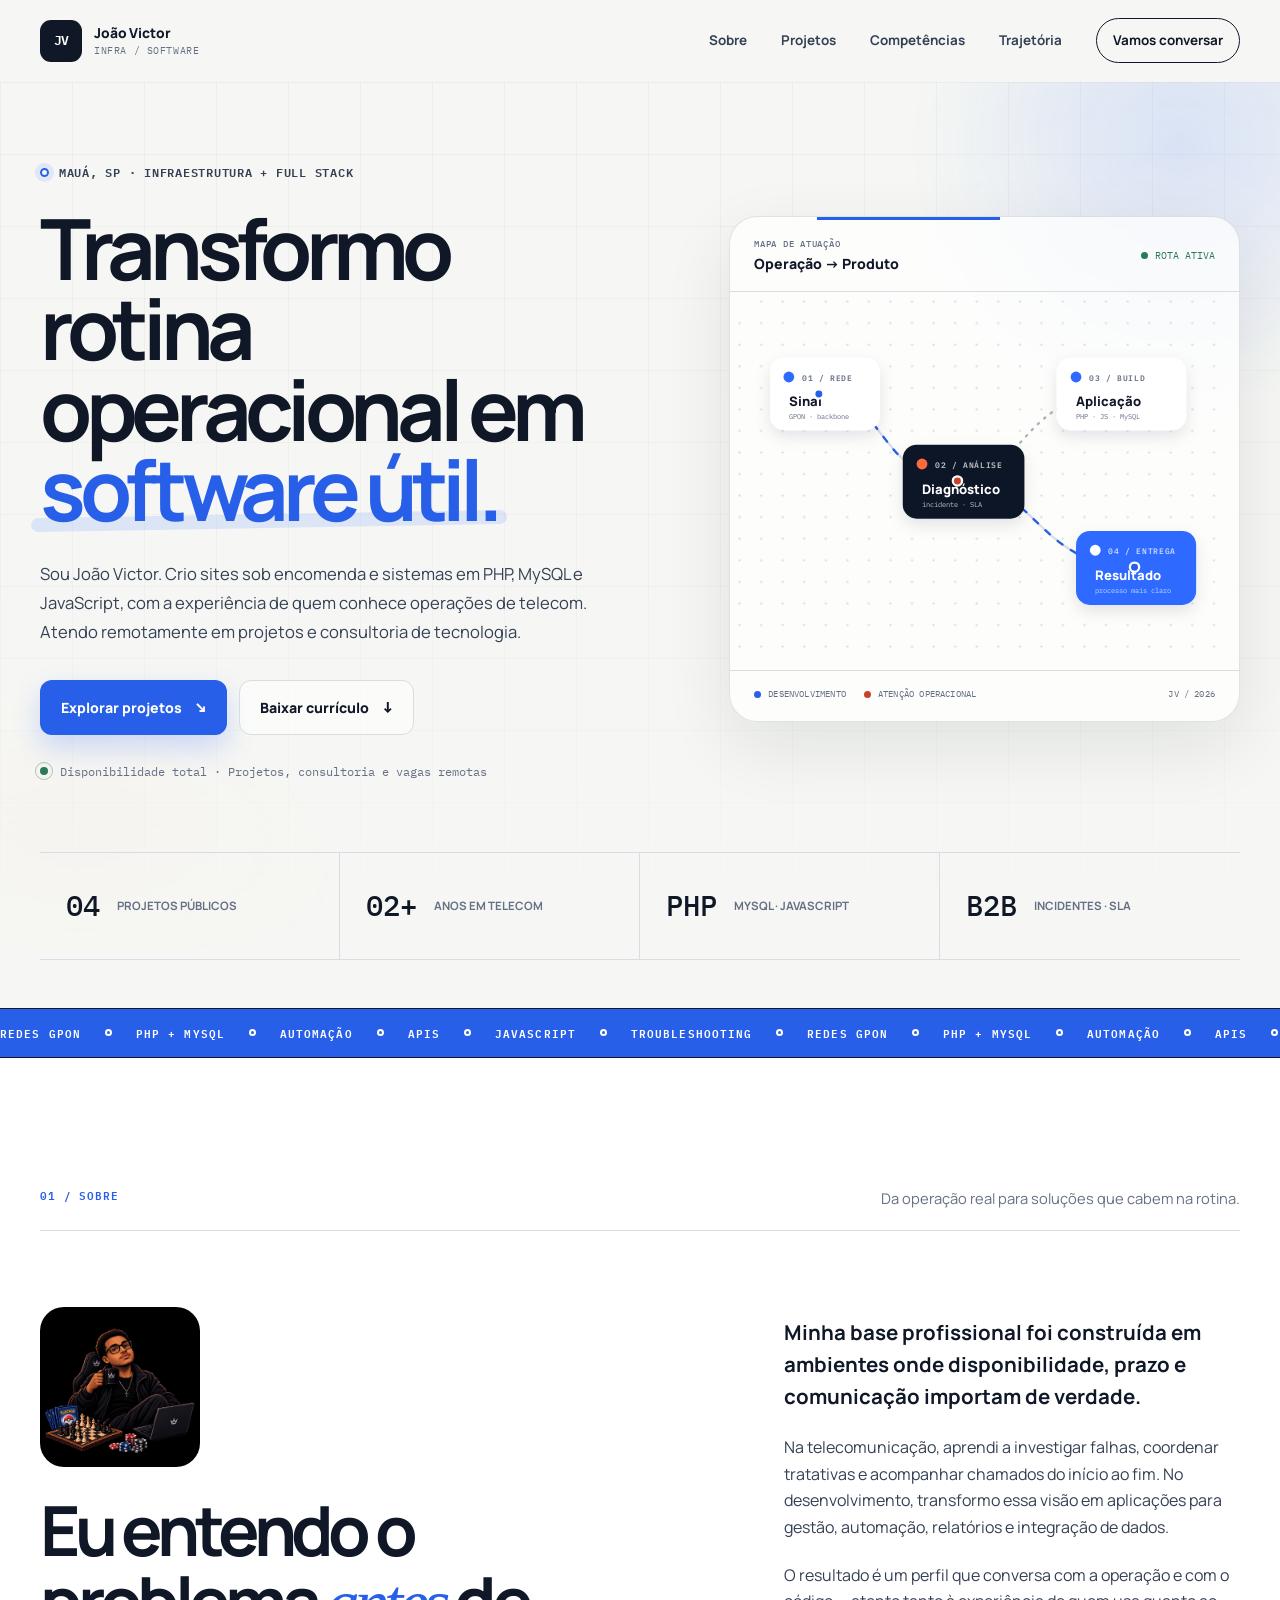
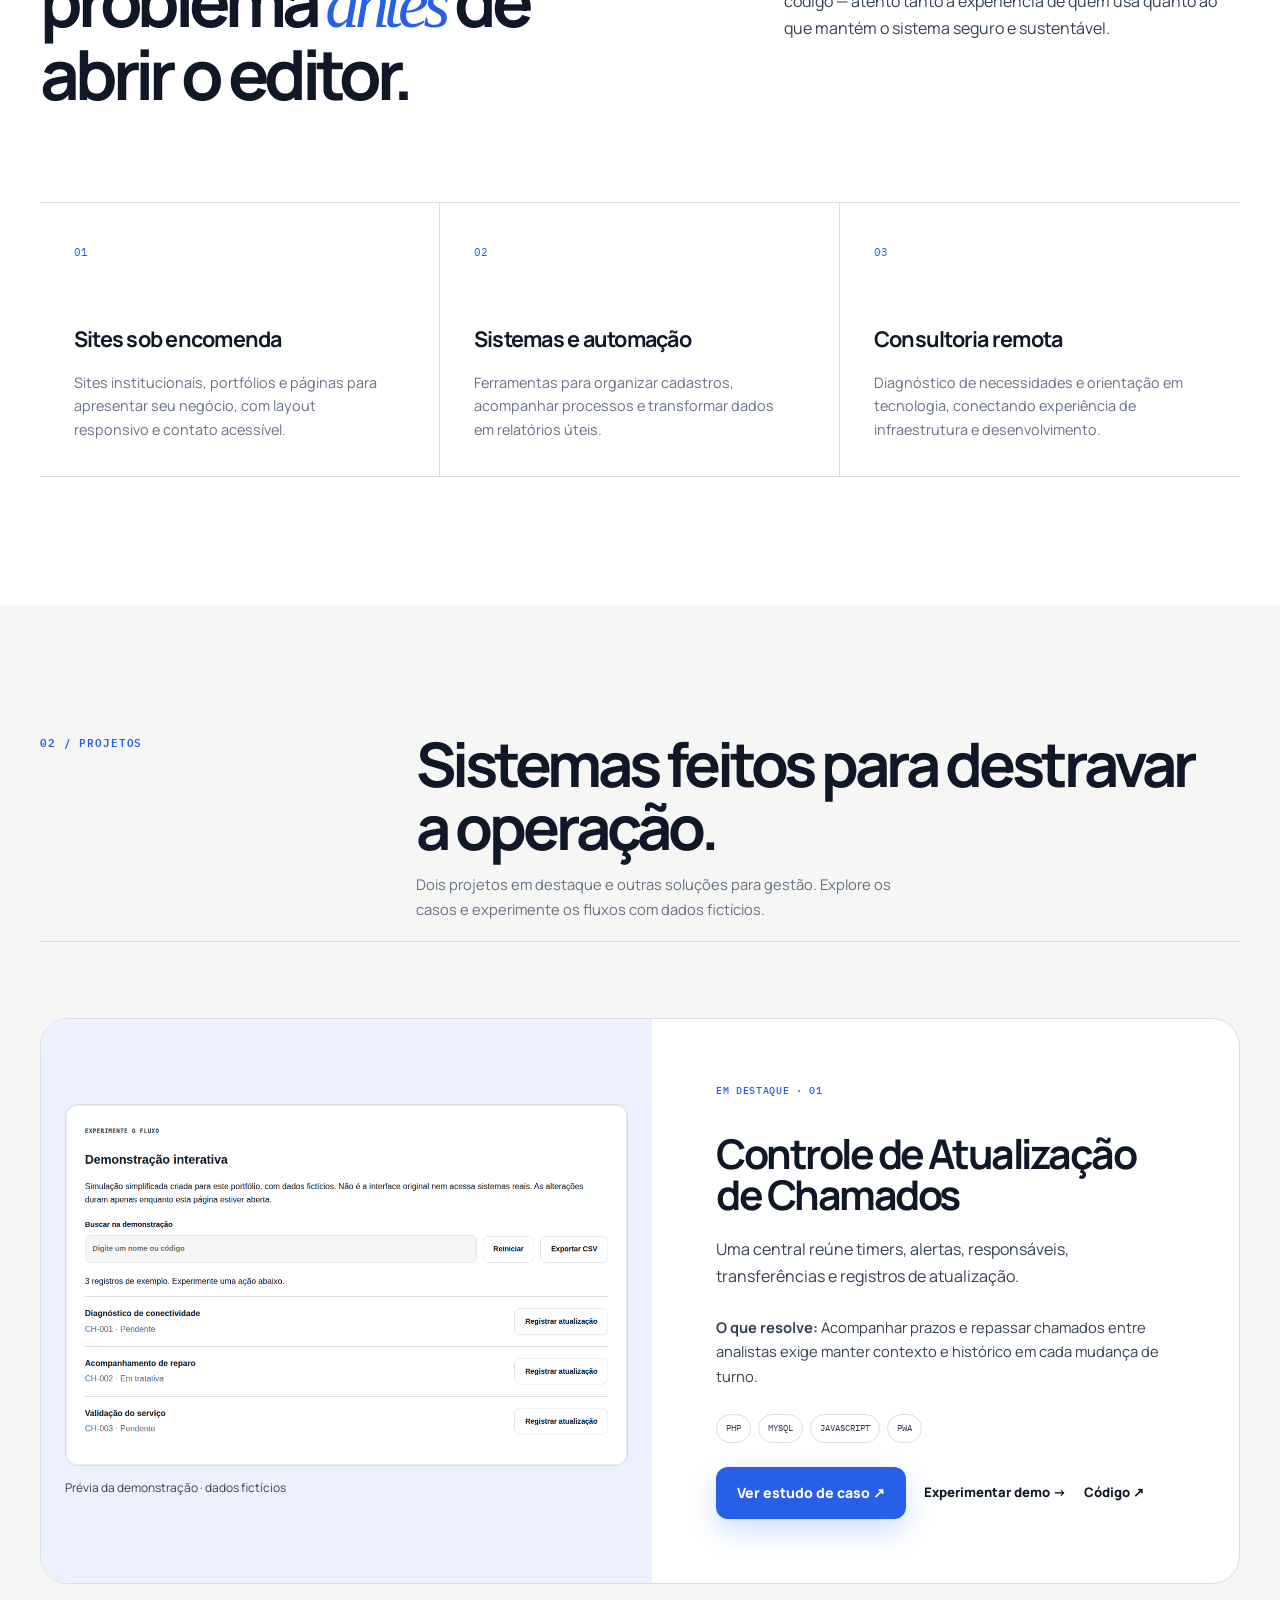
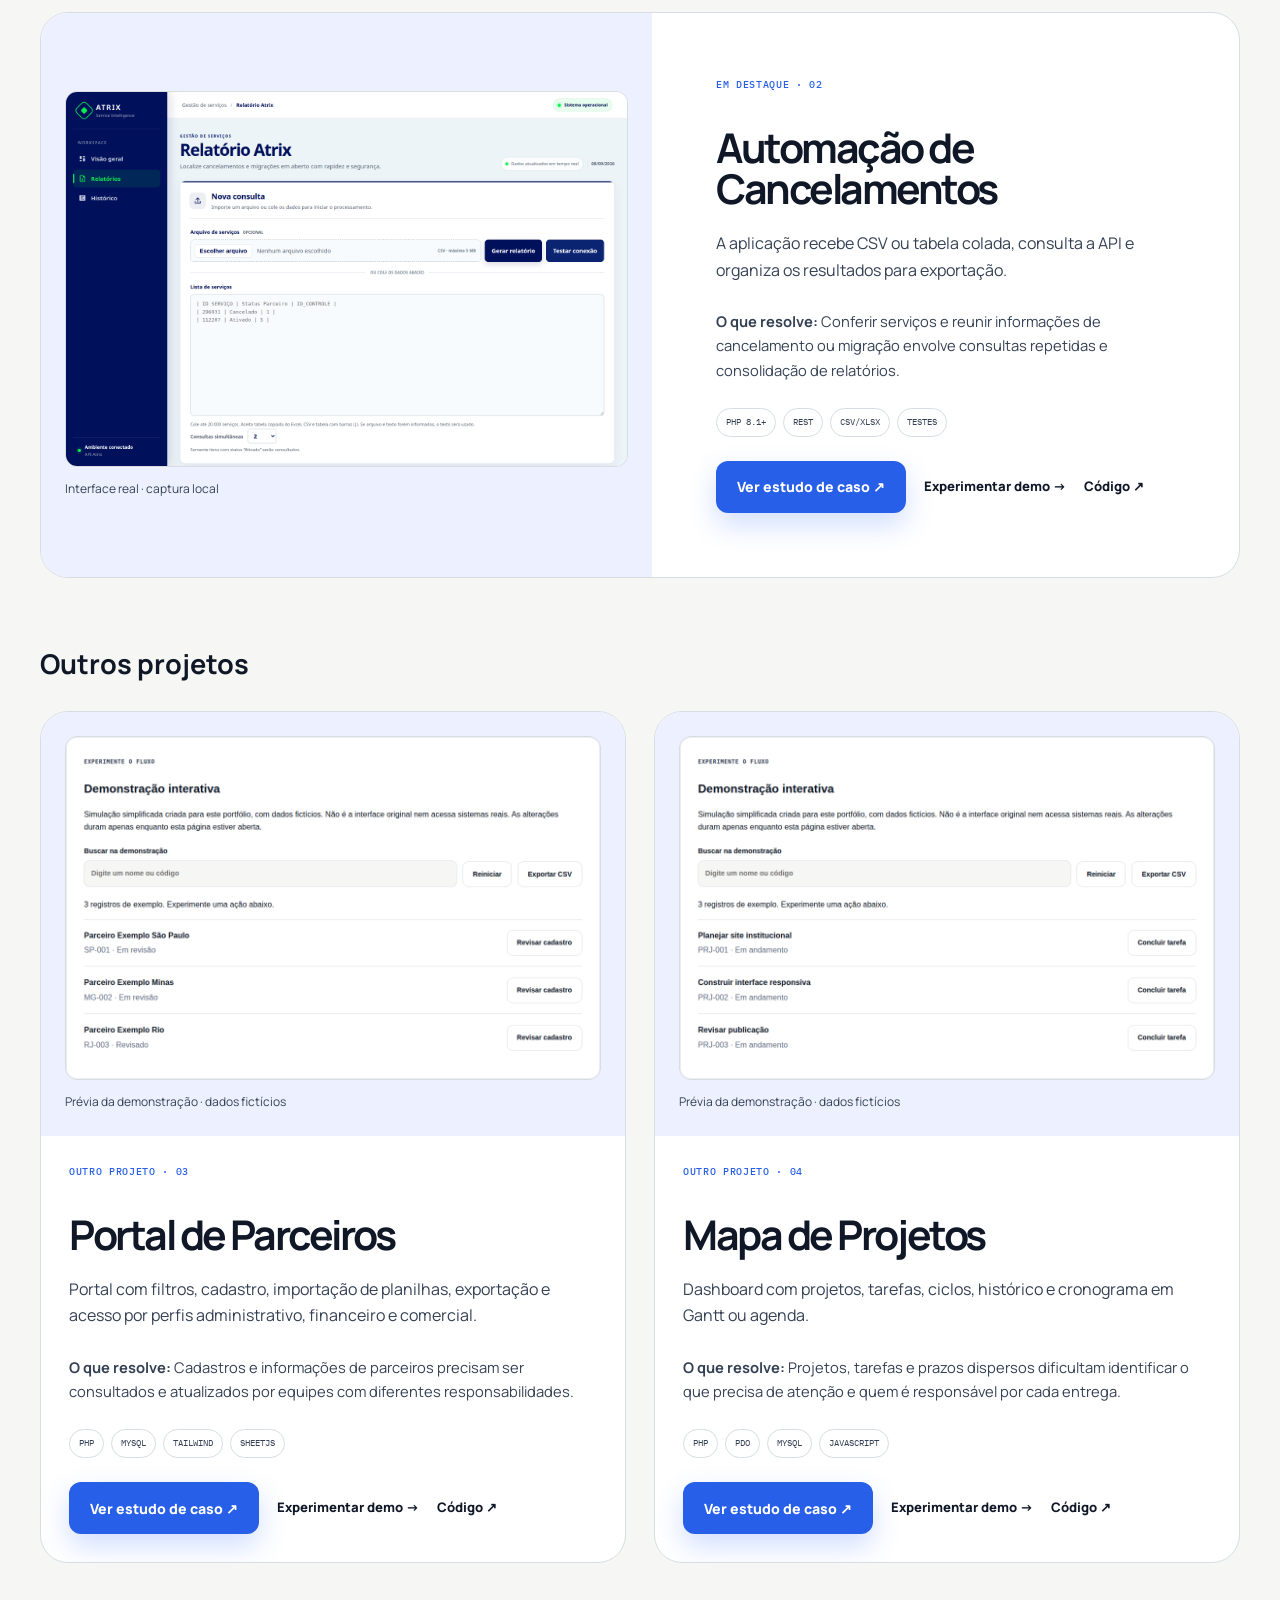
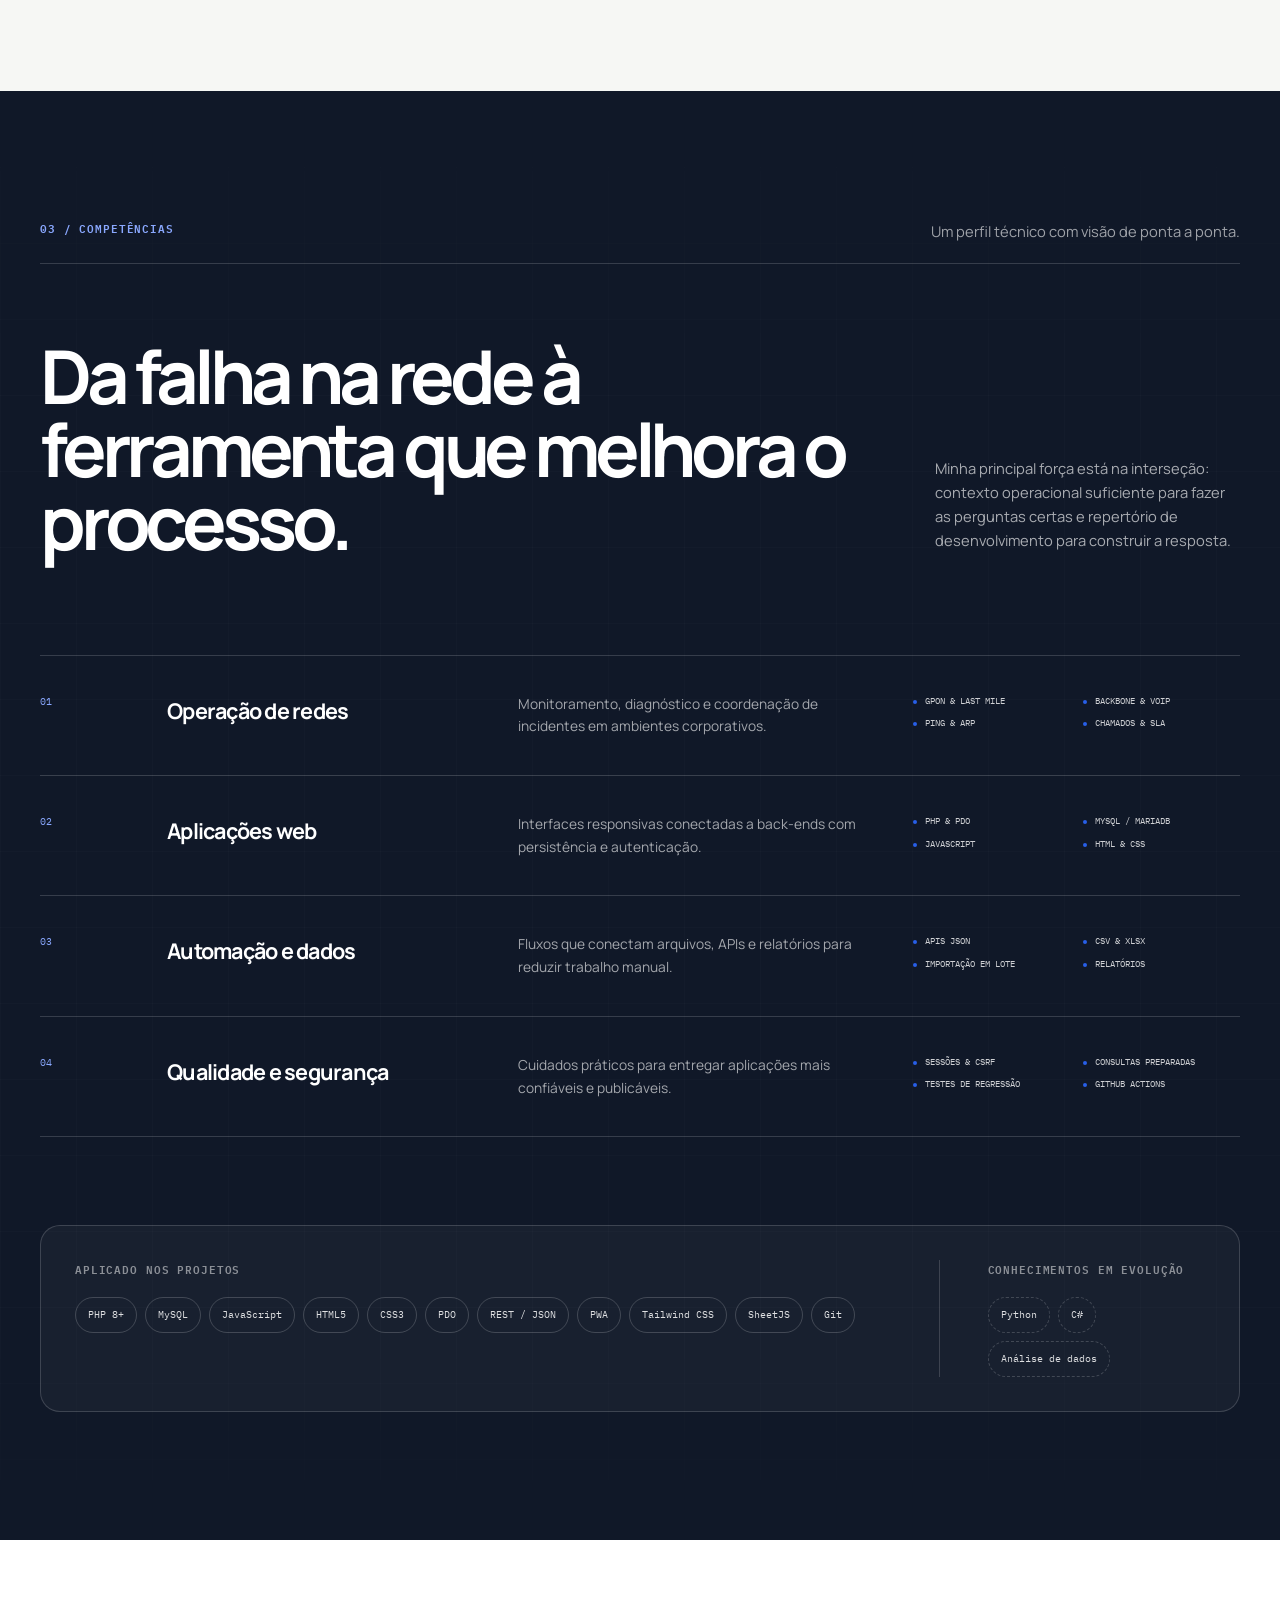
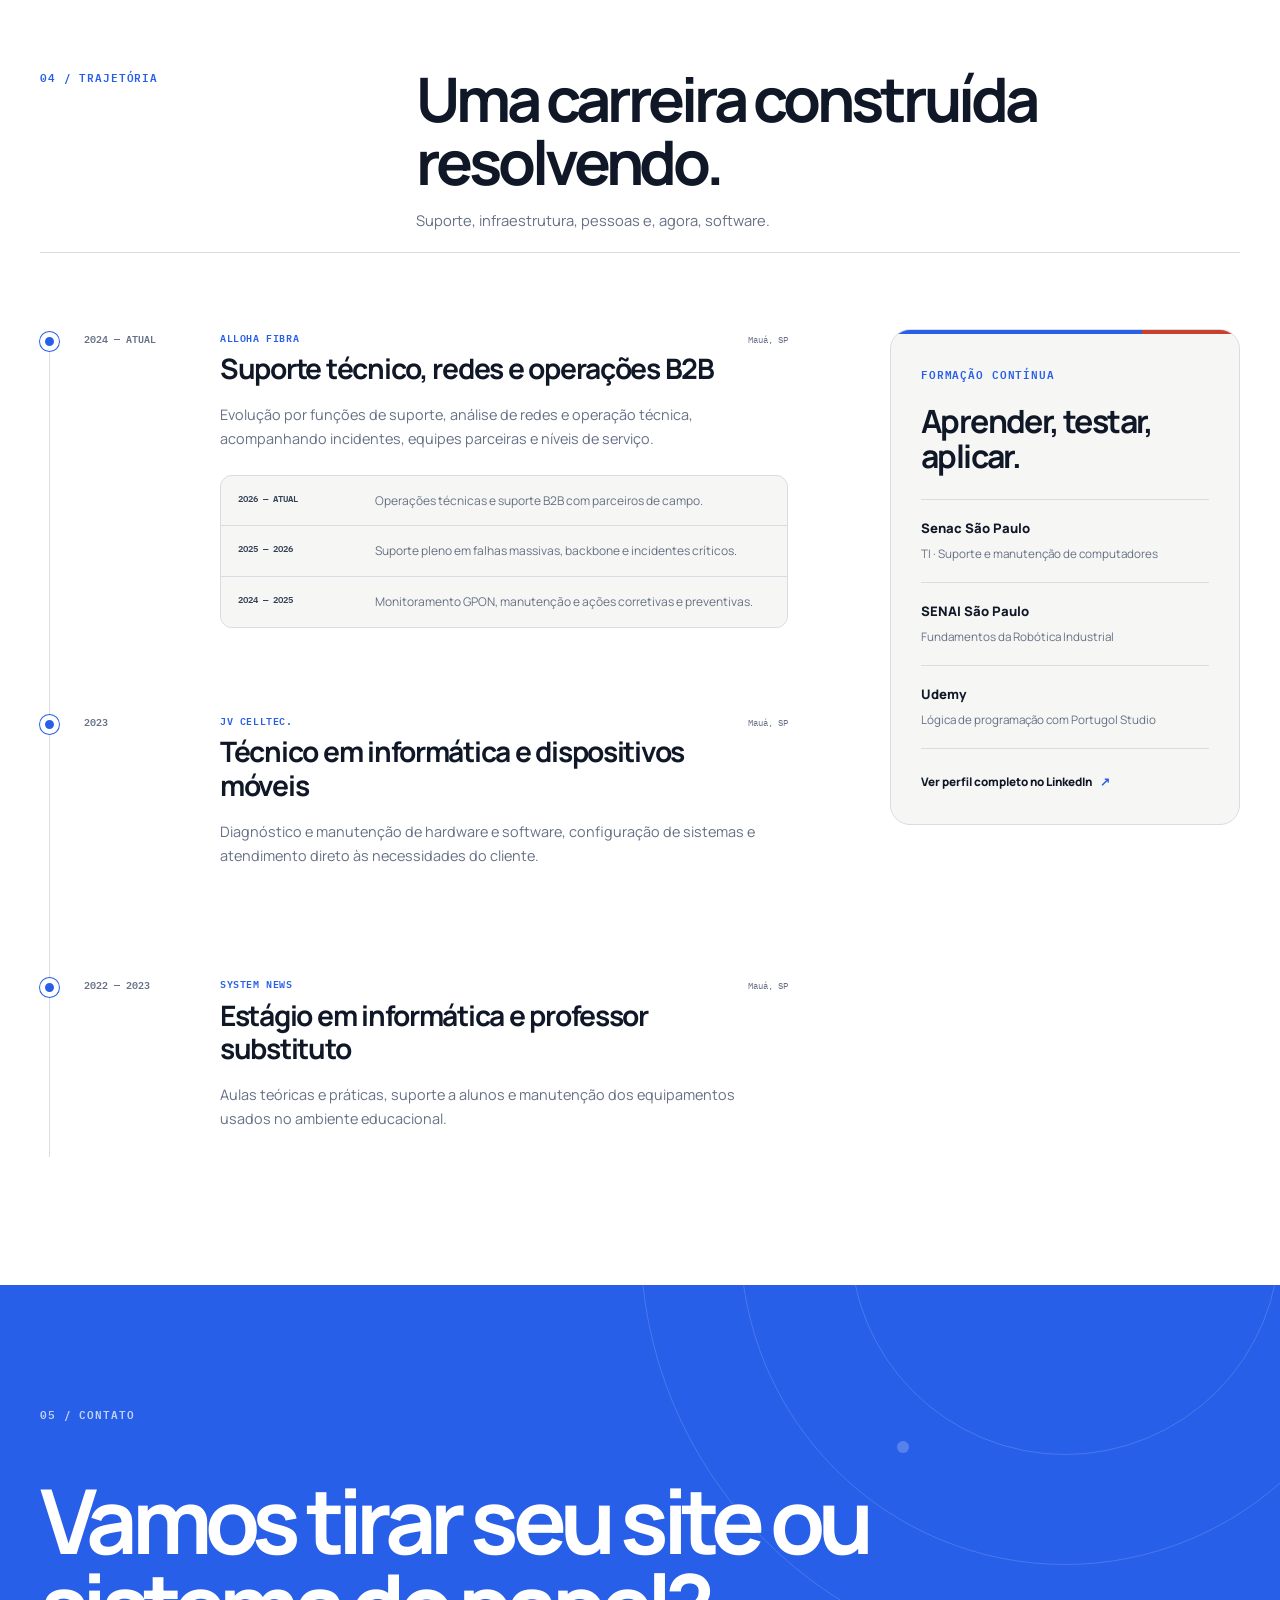
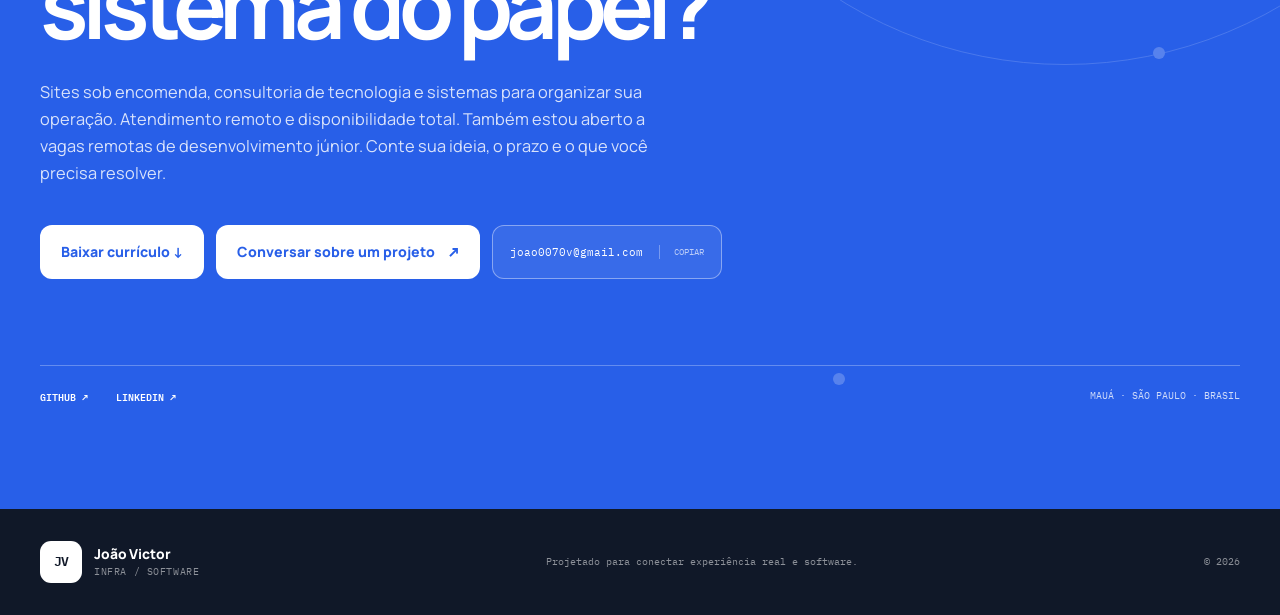
==== commit 533d5de9: "feat: add case studies, interactive demos, resume and remote services" ====
--- a/index.html
+++ b/index.html
@@ -5,19 +5,24 @@
     <meta name="viewport" content="width=device-width, initial-scale=1.0" />
     <meta
       name="description"
-      content="Portfólio de João Victor: desenvolvimento full stack, automação de processos, redes e infraestrutura."
+      content="João Victor: sites sob encomenda, sistemas web e consultoria de tecnologia. Atendimento remoto e disponibilidade total. PHP, MySQL e JavaScript."
     />
     <meta name="theme-color" content="#f6f7f4" />
     <meta name="color-scheme" content="light" />
     <meta property="og:type" content="website" />
+    <meta property="og:image" content="https://joao-n0m4de.github.io/portf-lio/assets/social.png" />
+    <meta property="og:image:width" content="1200" />
+    <meta property="og:image:height" content="630" />
+    <meta property="og:image:alt" content="João Victor — Sites sob encomenda, consultoria e desenvolvimento remoto" />
+    <meta name="twitter:card" content="summary_large_image" />
     <meta property="og:locale" content="pt_BR" />
     <meta property="og:url" content="https://joao-n0m4de.github.io/portf-lio/" />
-    <meta property="og:title" content="João Victor — Infraestrutura + Desenvolvimento" />
+    <meta property="og:title" content="João Victor — Sites sob encomenda e consultoria" />
     <meta
       property="og:description"
-      content="Transformo rotinas operacionais em software útil, da infraestrutura à interface."
+      content="Sites sob encomenda, sistemas web e consultoria. Atendimento remoto e disponibilidade total. Explore os projetos e converse sobre sua ideia."
     />
-    <title>João Victor — Infraestrutura + Desenvolvimento</title>
+    <title>João Victor — Sites sob encomenda e desenvolvimento</title>
     <script>document.documentElement.classList.add("js");</script>
     <link rel="canonical" href="https://joao-n0m4de.github.io/portf-lio/" />
 
@@ -117,9 +122,9 @@
             </h1>
 
             <p class="hero-lead reveal" data-reveal-delay="2">
-              Sou João Victor. Uno a vivência de quem acompanha redes, incidentes e SLAs
-              com o desenvolvimento de sistemas que organizam dados, eliminam tarefas
-              repetitivas e apoiam decisões.
+              Sou João Victor. Crio sites sob encomenda e sistemas em PHP, MySQL e
+              JavaScript, com a experiência de quem conhece operações de telecom.
+              Atendo remotamente em projetos e consultoria de tecnologia.
             </p>
 
             <div class="hero-actions reveal" data-reveal-delay="3">
@@ -129,17 +134,16 @@
               </a>
               <a
                 class="button button-secondary"
-                href="https://github.com/joao-n0m4de"
-                target="_blank"
-                rel="noreferrer"
+                href="assets/curriculo-joao-victor.pdf"
+                download
               >
-                GitHub <span aria-hidden="true">↗</span>
+                Baixar currículo <span aria-hidden="true">↓</span>
               </a>
             </div>
 
             <div class="hero-note reveal" data-reveal-delay="4">
               <span class="status-pulse" aria-hidden="true"></span>
-              Em busca de oportunidades como Desenvolvedor Júnior / Full Stack Júnior
+              Disponibilidade total · Projetos, consultoria e vagas remotas
             </div>
           </div>
 
@@ -256,6 +260,7 @@
 
           <div class="about-grid">
             <div class="about-statement reveal">
+              <img class="profile-avatar" src="assets/joao-victor.jpg" width="160" height="160" alt="Avatar ilustrado de João Victor usado no GitHub" loading="lazy" />
               <h2 id="about-title">
                 Eu entendo o problema
                 <em>antes</em> de abrir o editor.
@@ -283,18 +288,18 @@
           <div class="principles-grid">
             <article class="principle-card reveal">
               <span>01</span>
-              <h3>Diagnosticar</h3>
-              <p>Separar sintoma de causa e tornar o problema claro antes de propor a solução.</p>
+              <h3>Sites sob encomenda</h3>
+              <p>Sites institucionais, portfólios e páginas para apresentar seu negócio, com layout responsivo e contato acessível.</p>
             </article>
             <article class="principle-card reveal" data-reveal-delay="1">
               <span>02</span>
-              <h3>Simplificar</h3>
-              <p>Reduzir etapas, organizar informação e deixar a próxima ação evidente.</p>
+              <h3>Sistemas e automação</h3>
+              <p>Ferramentas para organizar cadastros, acompanhar processos e transformar dados em relatórios úteis.</p>
             </article>
             <article class="principle-card reveal" data-reveal-delay="2">
               <span>03</span>
-              <h3>Entregar</h3>
-              <p>Construir ferramentas responsivas, seguras e conectadas à necessidade real.</p>
+              <h3>Consultoria remota</h3>
+              <p>Diagnóstico de necessidades e orientação em tecnologia, conectando experiência de infraestrutura e desenvolvimento.</p>
             </article>
           </div>
         </div>
@@ -306,221 +311,27 @@
             <span class="section-index">02 / PROJETOS</span>
             <div>
               <h2 id="projects-title">Sistemas feitos para destravar a operação.</h2>
-              <p>Quatro projetos públicos, cada um partindo de um fluxo real.</p>
-            </div>
-          </div>
-
-          <div class="projects-grid">
-            <article class="project-card project-card-featured reveal">
-              <div class="project-visual visual-sla" aria-hidden="true">
-                <div class="mock-toolbar">
-                  <span></span><span></span><span></span>
-                  <small>central de chamados</small>
-                  <b>PWA</b>
-                </div>
-                <div class="sla-board">
-                  <div class="sla-summary">
-                    <span>Visão do turno</span>
-                    <strong>Controle de SLA</strong>
-                  </div>
-                  <div class="sla-row sla-row-alert">
-                    <i>CH</i>
-                    <span><b>Atualização pendente</b><small>prioridade alta</small></span>
-                    <time>00:18:42</time>
-                  </div>
-                  <div class="sla-row">
-                    <i>CH</i>
-                    <span><b>Em tratativa</b><small>equipe externa</small></span>
-                    <time>00:06:10</time>
-                  </div>
-                  <div class="sla-progress"><span></span></div>
-                </div>
-              </div>
-
-              <div class="project-content">
-                <div class="project-meta">
-                  <span>CASE 01</span>
-                  <span>Operação · PWA</span>
-                </div>
-                <h3>Controle de Atualização de Chamados</h3>
-                <p>
-                  Central para controlar prazos, distribuir chamados entre analistas e
-                  registrar acionamentos, com timers, alertas e histórico de atualizações.
-                </p>
-                <ul class="project-points">
-                  <li>Transferência individual e em lote</li>
-                  <li>Visão administrativa e backup de registros</li>
-                  <li>Autenticação, testes de segurança e instalação PWA</li>
-                </ul>
-                <div class="project-footer">
-                  <div class="tech-list" aria-label="Tecnologias">
-                    <span>PHP</span><span>MySQL</span><span>JavaScript</span><span>PWA</span>
-                  </div>
-                  <a
-                    class="text-link"
-                    href="https://github.com/joao-n0m4de/Controle-de-Atualiza-o-de-Chamados"
-                    target="_blank"
-                    rel="noreferrer"
-                    aria-label="Ver Controle de Atualização de Chamados no GitHub"
-                  >Código <span aria-hidden="true">↗</span></a>
-                </div>
-              </div>
-            </article>
-
-            <article class="project-card reveal" data-reveal-delay="1">
-              <div class="project-visual visual-automation" aria-hidden="true">
-                <div class="mock-toolbar">
-                  <span></span><span></span><span></span>
-                  <small>processamento</small>
-                  <b>API</b>
-                </div>
-                <div class="flow-board">
-                  <div class="flow-node">
-                    <i>CSV</i>
-                    <span>Entrada</span>
-                  </div>
-                  <div class="flow-line"><em></em></div>
-                  <div class="flow-node flow-node-dark">
-                    <i>{ }</i>
-                    <span>API REST</span>
-                  </div>
-                  <div class="flow-line"><em></em></div>
-                  <div class="flow-node">
-                    <i>XLS</i>
-                    <span>Relatório</span>
-                  </div>
-                </div>
-                <div class="flow-status"><span></span> Processamento controlado · 1—4 consultas</div>
-              </div>
-
-              <div class="project-content">
-                <div class="project-meta">
-                  <span>CASE 02</span>
-                  <span>Automação · Integração</span>
-                </div>
-                <h3>Automação de Cancelamentos</h3>
-                <p>
-                  Aplicação que recebe dados em CSV ou tabela, consulta uma API e gera
-                  relatórios de cancelamentos e migrações prontos para compartilhar.
-                </p>
-                <ul class="project-points">
-                  <li>Entrada flexível por arquivo ou conteúdo colado</li>
-                  <li>Exportação em CSV e XLSX com múltiplas abas</li>
-                  <li>Processamento cancelável, testes e integração contínua</li>
-                </ul>
-                <div class="project-footer">
-                  <div class="tech-list" aria-label="Tecnologias">
-                    <span>PHP 8</span><span>API</span><span>CSV/XLSX</span><span>CI</span>
-                  </div>
-                  <a
-                    class="text-link"
-                    href="https://github.com/joao-n0m4de/Automacao-de-cancelamentos"
-                    target="_blank"
-                    rel="noreferrer"
-                    aria-label="Ver Automação de Cancelamentos no GitHub"
-                  >Código <span aria-hidden="true">↗</span></a>
-                </div>
-              </div>
-            </article>
-
-            <article class="project-card reveal">
-              <div class="project-visual visual-partners" aria-hidden="true">
-                <div class="mock-toolbar">
-                  <span></span><span></span><span></span>
-                  <small>gestão de parceiros</small>
-                  <b>CRUD</b>
-                </div>
-                <div class="partner-board">
-                  <div class="partner-filters">
-                    <span>UF</span><span>Status</span><span>Cliente</span>
-                  </div>
-                  <div class="partner-row">
-                    <i>SP</i><span><b>Parceiro regional</b><small>cadastro ativo</small></span><em>Admin</em>
-                  </div>
-                  <div class="partner-row">
-                    <i>MG</i><span><b>Operação de campo</b><small>em avaliação</small></span><em>Comercial</em>
-                  </div>
-                  <div class="partner-row">
-                    <i>RJ</i><span><b>Equipe técnica</b><small>dados revisados</small></span><em>Financeiro</em>
-                  </div>
-                </div>
-              </div>
-
-              <div class="project-content">
-                <div class="project-meta">
-                  <span>CASE 03</span>
-                  <span>Gestão · Dados</span>
-                </div>
-                <h3>Portal de Parceiros</h3>
-                <p>
-                  Portal para consulta e gestão de parceiros, clientes e informações
-                  financeiras, com importação em lote e acesso controlado por perfis.
-                </p>
-                <ul class="project-points">
-                  <li>CRUD, filtros avançados, paginação e auditoria</li>
-                  <li>Perfis administrativo, financeiro e comercial</li>
-                  <li>Importação Excel/CSV e exportação de dados</li>
-                </ul>
-                <div class="project-footer">
-                  <div class="tech-list" aria-label="Tecnologias">
-                    <span>PHP</span><span>MySQL</span><span>Tailwind</span><span>SheetJS</span>
-                  </div>
-                  <a
-                    class="text-link"
-                    href="https://github.com/joao-n0m4de/Portal-de-Parceiros"
-                    target="_blank"
-                    rel="noreferrer"
-                    aria-label="Ver Portal de Parceiros no GitHub"
-                  >Código <span aria-hidden="true">↗</span></a>
-                </div>
-              </div>
-            </article>
-
-            <article class="project-card reveal" data-reveal-delay="1">
-              <div class="project-visual visual-map" aria-hidden="true">
-                <div class="mock-toolbar">
-                  <span></span><span></span><span></span>
-                  <small>mapa de projetos</small>
-                  <b>GANTT</b>
-                </div>
-                <div class="gantt-board">
-                  <div class="gantt-head"><span>Projeto</span><span>S1</span><span>S2</span><span>S3</span><span>S4</span></div>
-                  <div class="gantt-row"><b>Descoberta</b><i class="bar bar-one"></i></div>
-                  <div class="gantt-row"><b>Interface</b><i class="bar bar-two"></i></div>
-                  <div class="gantt-row"><b>Entrega</b><i class="bar bar-three"></i></div>
-                  <div class="gantt-legend"><span><i></i> no prazo</span><span><i></i> atenção</span></div>
-                </div>
-              </div>
-
-              <div class="project-content">
-                <div class="project-meta">
-                  <span>CASE 04</span>
-                  <span>Planejamento · Dashboard</span>
-                </div>
-                <h3>Mapa de Projetos</h3>
-                <p>
-                  Sistema para organizar projetos, tarefas, ciclos, responsáveis e prazos,
-                  com visão de dashboard e cronograma em Gantt ou agenda.
-                </p>
-                <ul class="project-points">
-                  <li>Indicadores e itens que exigem atenção</li>
-                  <li>Filtros, histórico, ordenação e paginação</li>
-                  <li>Exportações e proteção de sessão com CSRF</li>
-                </ul>
-                <div class="project-footer">
-                  <div class="tech-list" aria-label="Tecnologias">
-                    <span>PHP</span><span>PDO</span><span>MySQL</span><span>JavaScript</span>
-                  </div>
-                  <a
-                    class="text-link"
-                    href="https://github.com/joao-n0m4de/Mapa-de-Projetos"
-                    target="_blank"
-                    rel="noreferrer"
-                    aria-label="Ver Mapa de Projetos no GitHub"
-                  >Código <span aria-hidden="true">↗</span></a>
-                </div>
-              </div>
-            </article>
+              <p>Dois projetos em destaque e outras soluções para gestão. Explore os casos e experimente os fluxos com dados fictícios.</p>
+            </div>
+          </div>
+
+          <div class="projects-grid featured-projects">
+
+<article class="project-card project-card-featured" id="projeto-chamados">
+<a class="project-capture" href="projetos/chamados.html"><img src="assets/chamados-demo.png" width="1440" height="960" loading="lazy" alt="Simulação com dados fictícios de Controle de Atualização de Chamados"><span>Prévia da demonstração · dados fictícios</span></a>
+<div class="project-content"><div class="project-meta"><span>EM DESTAQUE · 01</span></div><h3>Controle de Atualização de Chamados</h3><p>Uma central reúne timers, alertas, responsáveis, transferências e registros de atualização.</p><p class="case-summary"><strong>O que resolve:</strong> Acompanhar prazos e repassar chamados entre analistas exige manter contexto e histórico em cada mudança de turno.</p><div class="tech-list" aria-label="Tecnologias"><span>PHP</span><span>MySQL</span><span>JavaScript</span><span>PWA</span></div><div class="project-links"><a class="button button-primary" href="projetos/chamados.html">Ver estudo de caso ↗</a><a class="text-link" href="projetos/chamados.html#demo">Experimentar demo →</a><a class="text-link" href="https://github.com/joao-n0m4de/Controle-de-Atualiza-o-de-Chamados" target="_blank" rel="noreferrer">Código ↗</a></div></div></article>
+
+<article class="project-card project-card-featured" id="projeto-cancelamentos">
+<a class="project-capture" href="projetos/cancelamentos.html"><img src="assets/cancelamentos.png" width="1440" height="960" loading="lazy" alt="Interface real de Automação de Cancelamentos"><span>Interface real · captura local</span></a>
+<div class="project-content"><div class="project-meta"><span>EM DESTAQUE · 02</span></div><h3>Automação de Cancelamentos</h3><p>A aplicação recebe CSV ou tabela colada, consulta a API e organiza os resultados para exportação.</p><p class="case-summary"><strong>O que resolve:</strong> Conferir serviços e reunir informações de cancelamento ou migração envolve consultas repetidas e consolidação de relatórios.</p><div class="tech-list" aria-label="Tecnologias"><span>PHP 8.1+</span><span>REST</span><span>CSV/XLSX</span><span>Testes</span></div><div class="project-links"><a class="button button-primary" href="projetos/cancelamentos.html">Ver estudo de caso ↗</a><a class="text-link" href="projetos/cancelamentos.html#demo">Experimentar demo →</a><a class="text-link" href="https://github.com/joao-n0m4de/Automacao-de-cancelamentos" target="_blank" rel="noreferrer">Código ↗</a></div></div></article>
+</div><h3 class="other-projects-title">Outros projetos</h3><div class="projects-grid secondary-projects">
+<article class="project-card " id="projeto-parceiros">
+<a class="project-capture" href="projetos/parceiros.html"><img src="assets/parceiros-demo.png" width="1440" height="960" loading="lazy" alt="Simulação com dados fictícios de Portal de Parceiros"><span>Prévia da demonstração · dados fictícios</span></a>
+<div class="project-content"><div class="project-meta"><span>OUTRO PROJETO · 03</span></div><h3>Portal de Parceiros</h3><p>Portal com filtros, cadastro, importação de planilhas, exportação e acesso por perfis administrativo, financeiro e comercial.</p><p class="case-summary"><strong>O que resolve:</strong> Cadastros e informações de parceiros precisam ser consultados e atualizados por equipes com diferentes responsabilidades.</p><div class="tech-list" aria-label="Tecnologias"><span>PHP</span><span>MySQL</span><span>Tailwind</span><span>SheetJS</span></div><div class="project-links"><a class="button button-primary" href="projetos/parceiros.html">Ver estudo de caso ↗</a><a class="text-link" href="projetos/parceiros.html#demo">Experimentar demo →</a><a class="text-link" href="https://github.com/joao-n0m4de/Portal-de-Parceiros" target="_blank" rel="noreferrer">Código ↗</a></div></div></article>
+
+<article class="project-card " id="projeto-mapa">
+<a class="project-capture" href="projetos/mapa.html"><img src="assets/mapa-demo.png" width="1440" height="960" loading="lazy" alt="Simulação com dados fictícios de Mapa de Projetos"><span>Prévia da demonstração · dados fictícios</span></a>
+<div class="project-content"><div class="project-meta"><span>OUTRO PROJETO · 04</span></div><h3>Mapa de Projetos</h3><p>Dashboard com projetos, tarefas, ciclos, histórico e cronograma em Gantt ou agenda.</p><p class="case-summary"><strong>O que resolve:</strong> Projetos, tarefas e prazos dispersos dificultam identificar o que precisa de atenção e quem é responsável por cada entrega.</p><div class="tech-list" aria-label="Tecnologias"><span>PHP</span><span>PDO</span><span>MySQL</span><span>JavaScript</span></div><div class="project-links"><a class="button button-primary" href="projetos/mapa.html">Ver estudo de caso ↗</a><a class="text-link" href="projetos/mapa.html#demo">Experimentar demo →</a><a class="text-link" href="https://github.com/joao-n0m4de/Mapa-de-Projetos" target="_blank" rel="noreferrer">Código ↗</a></div></div></article>
           </div>
         </div>
       </section>
@@ -726,15 +537,17 @@
         <div class="container contact-inner">
           <span class="contact-kicker reveal">05 / CONTATO</span>
           <h2 id="contact-title" class="reveal">
-            Tem um processo pedindo por uma solução melhor?
+            Vamos tirar seu site ou sistema do papel?
           </h2>
           <p class="reveal">
-            Estou aberto a oportunidades de desenvolvimento e a boas conversas sobre
-            tecnologia, operação e produtos que resolvem problemas reais.
+            Sites sob encomenda, consultoria de tecnologia e sistemas para organizar sua
+            operação. Atendimento remoto e disponibilidade total. Também estou aberto
+            a vagas remotas de desenvolvimento júnior. Conte sua ideia, o prazo e o que você precisa resolver.
           </p>
           <div class="contact-actions reveal">
+            <a class="button button-light" href="assets/curriculo-joao-victor.pdf" download>Baixar currículo ↓</a>
             <a class="button button-light" href="mailto:joao0070v@gmail.com">
-              Enviar um e-mail <span aria-hidden="true">↗</span>
+              Conversar sobre um projeto <span aria-hidden="true">↗</span>
             </a>
             <button class="copy-email" type="button" data-copy-email data-email="joao0070v@gmail.com">
               <span>joao0070v@gmail.com</span>
--- a/styles.css
+++ b/styles.css
@@ -851,6 +851,19 @@
   font-size: 0.9rem;
 }
 
+/* Portfolio evidence and case studies */
+.profile-avatar { border-radius:24px; margin-bottom:28px; background:var(--dark); object-fit:cover; }
+.project-capture { display:flex; flex-direction:column; justify-content:center; padding:24px; background:#edf1ff; min-width:0; }
+.project-capture img { width:100%; height:auto; border:1px solid var(--line); border-radius:12px; }
+.project-capture span { margin-top:12px; font-size:.75rem; color:var(--ink-soft); }
+.project-links { display:flex; gap:18px; align-items:center; flex-wrap:wrap; margin-top:24px; }
+.case-summary { font-size:.92rem; }
+.other-projects-title { margin:64px 0 24px; font-size:1.7rem; }
+.secondary-projects { grid-template-columns:repeat(2,minmax(0,1fr)); }
+.secondary-projects .project-card { display:flex; flex-direction:column; min-height:0; }
+.secondary-projects .project-content { padding:28px; }
+@media(max-width:900px) { .secondary-projects { grid-template-columns:1fr; } }
+
 /* Projects */
 
 .projects {
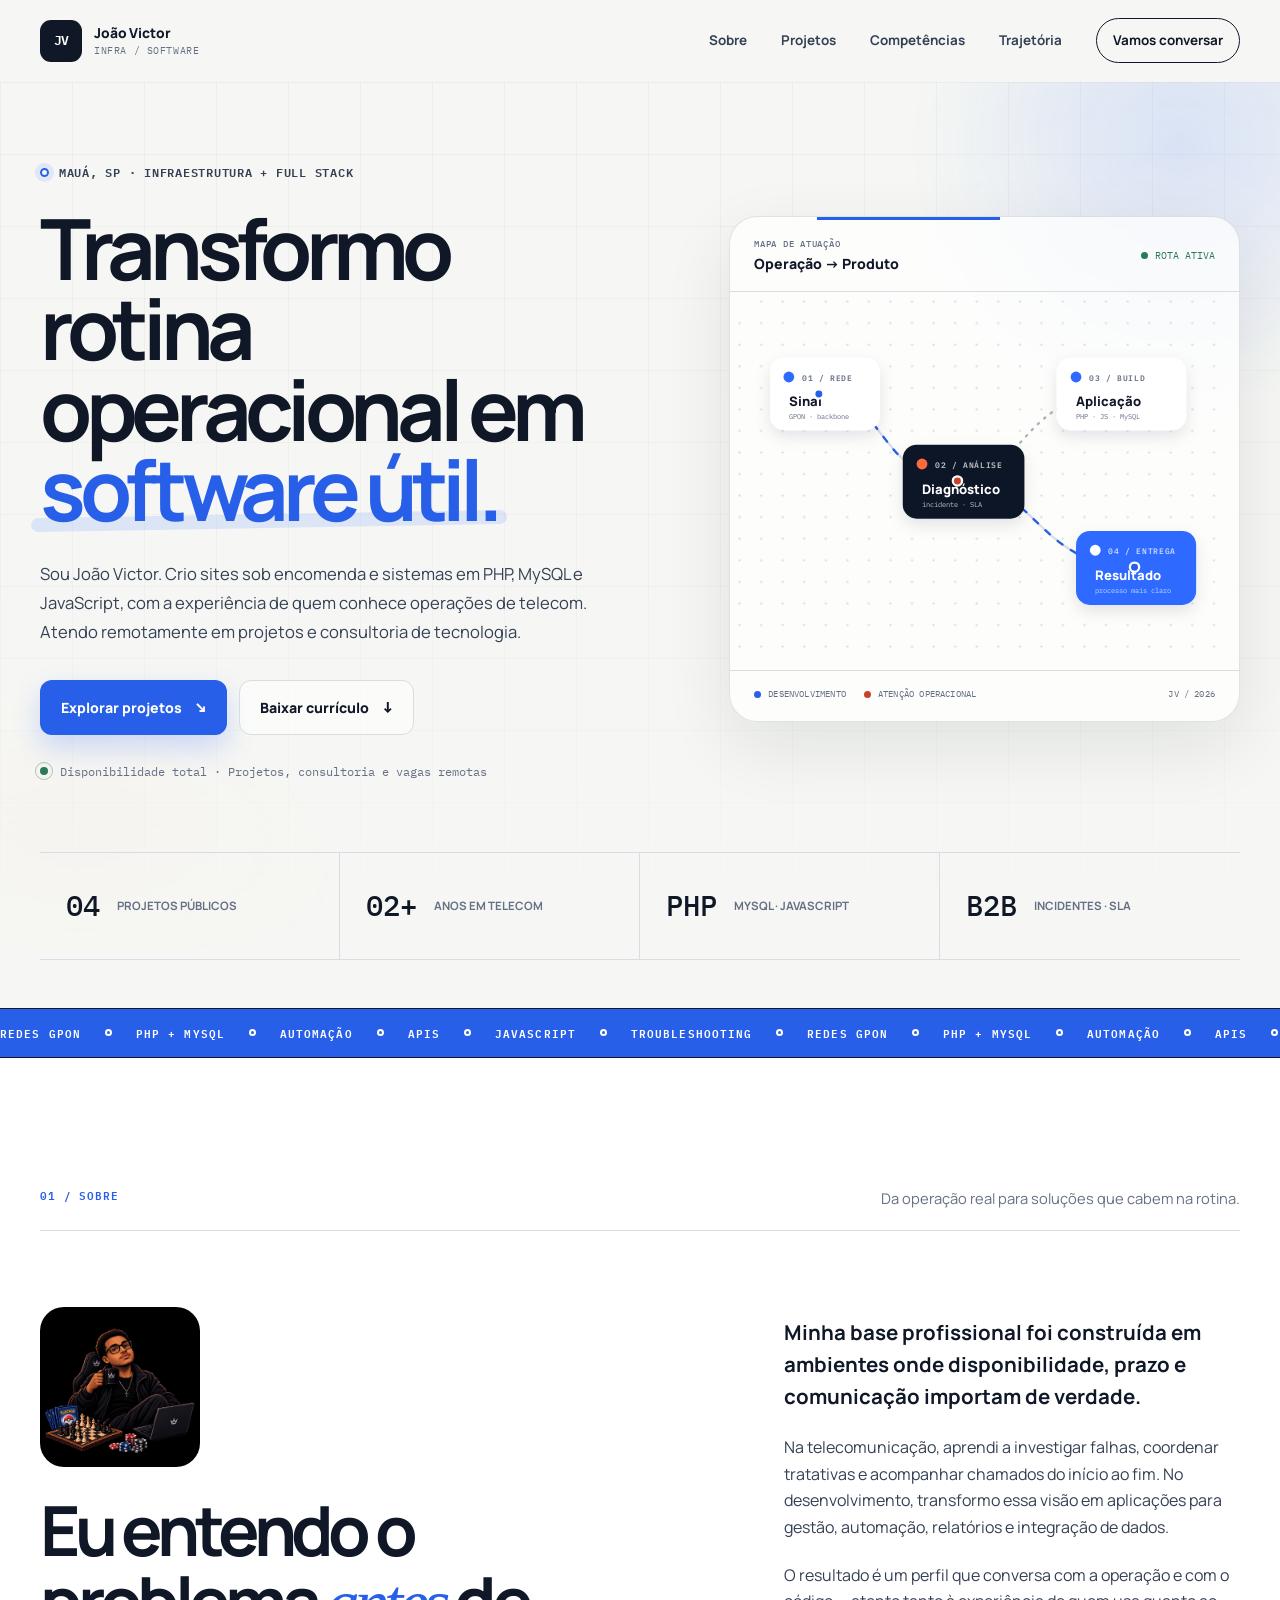
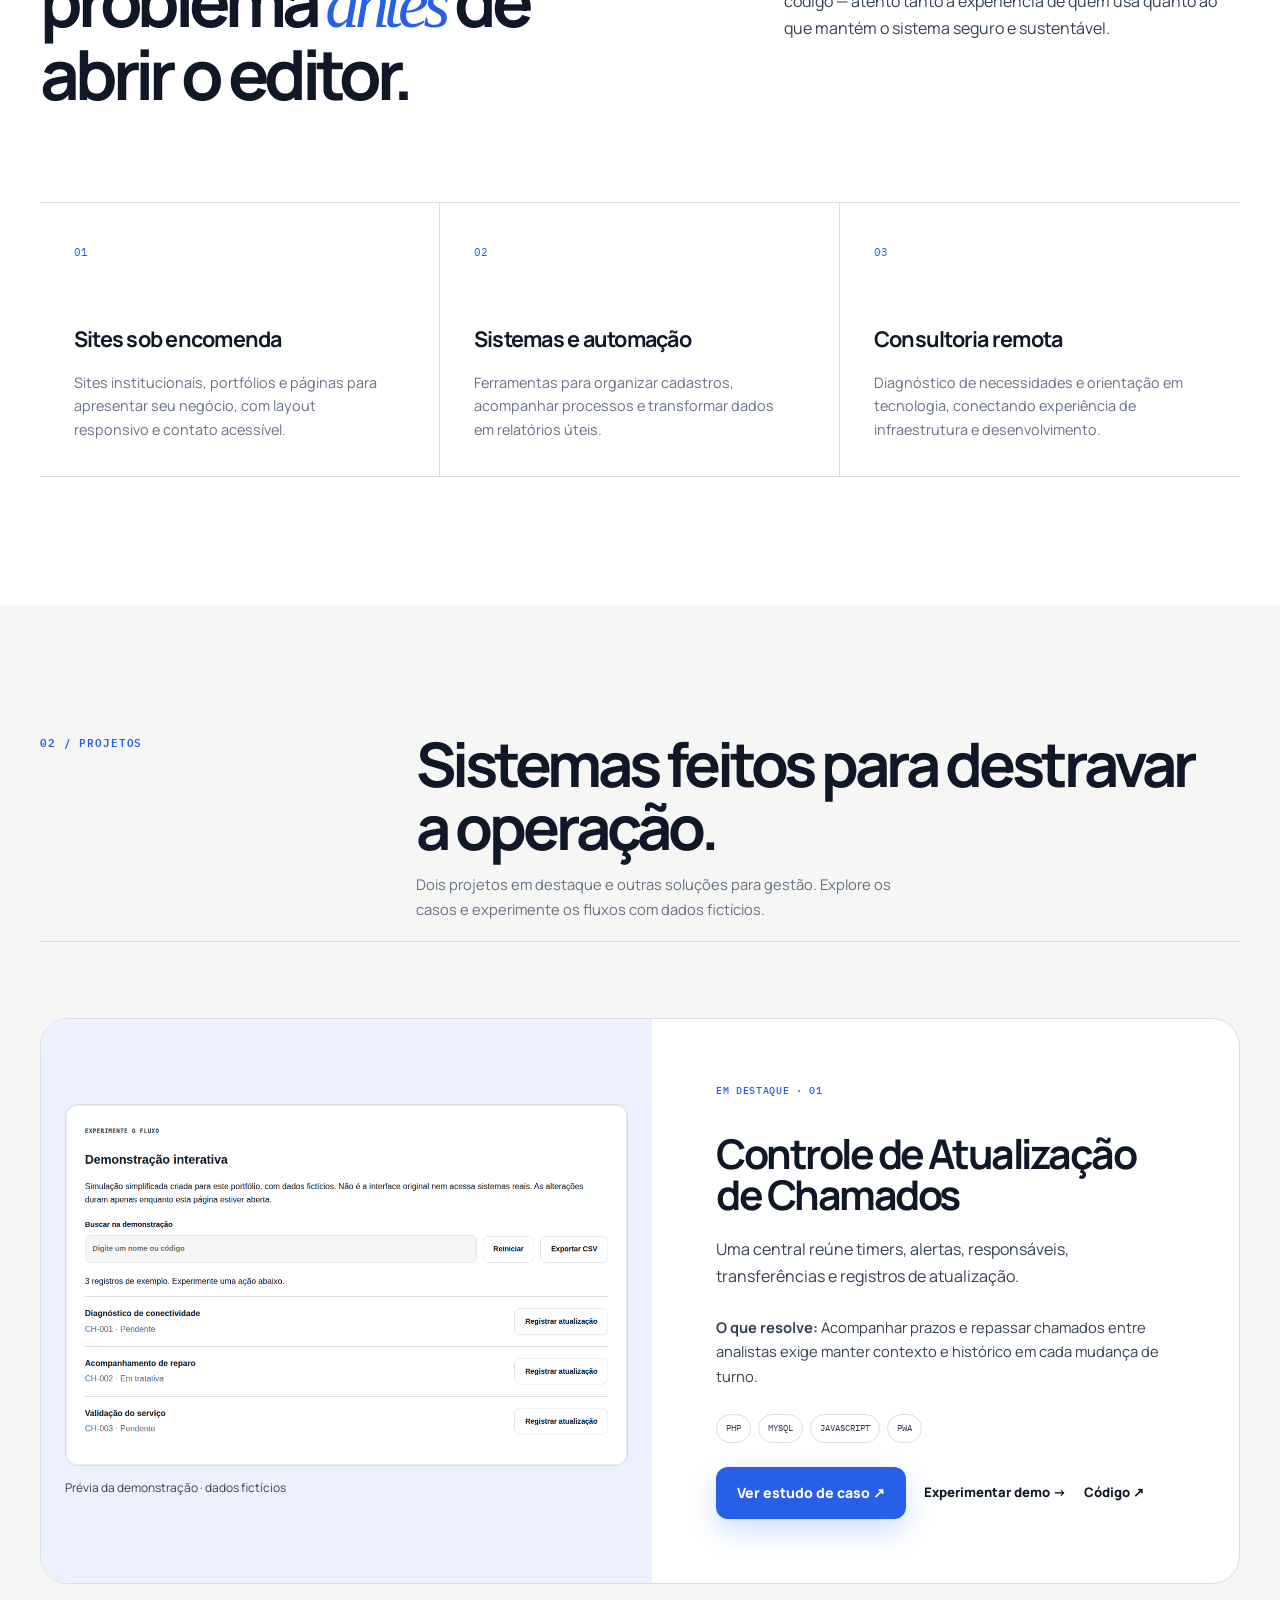
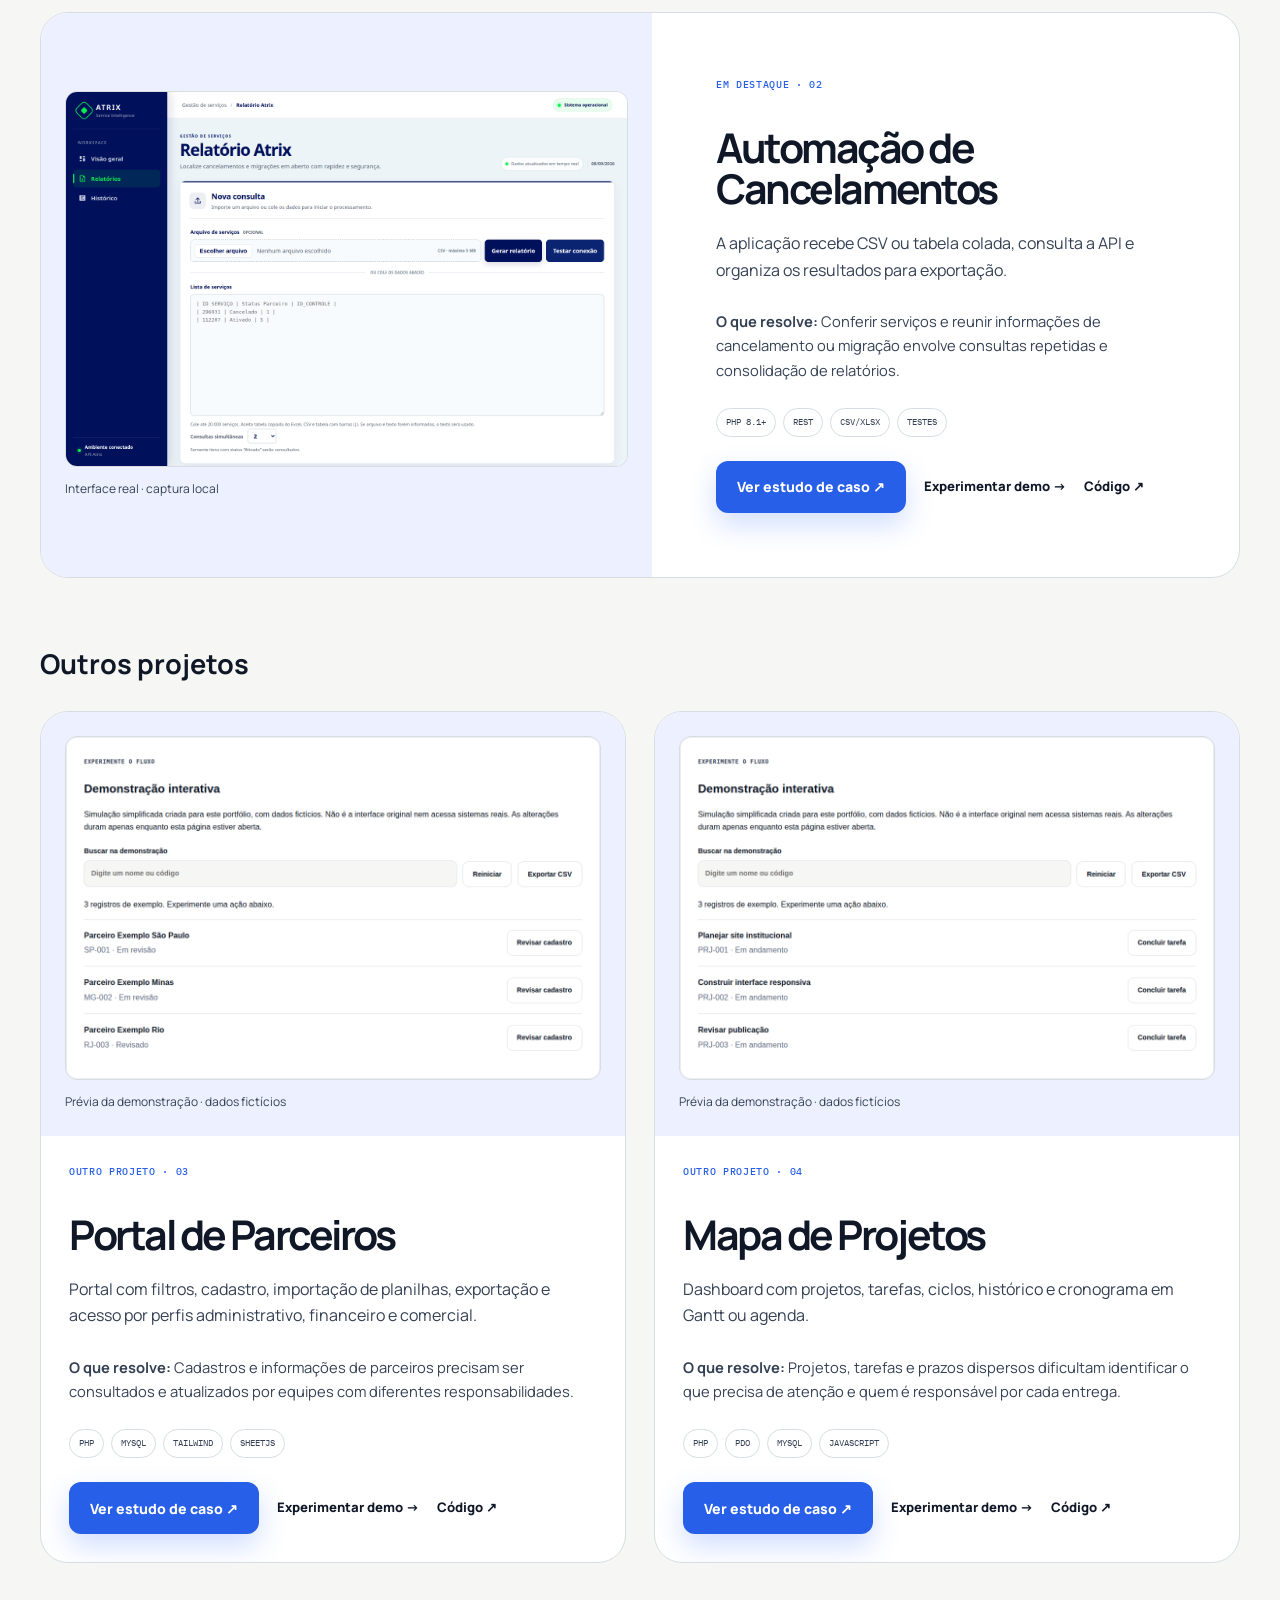
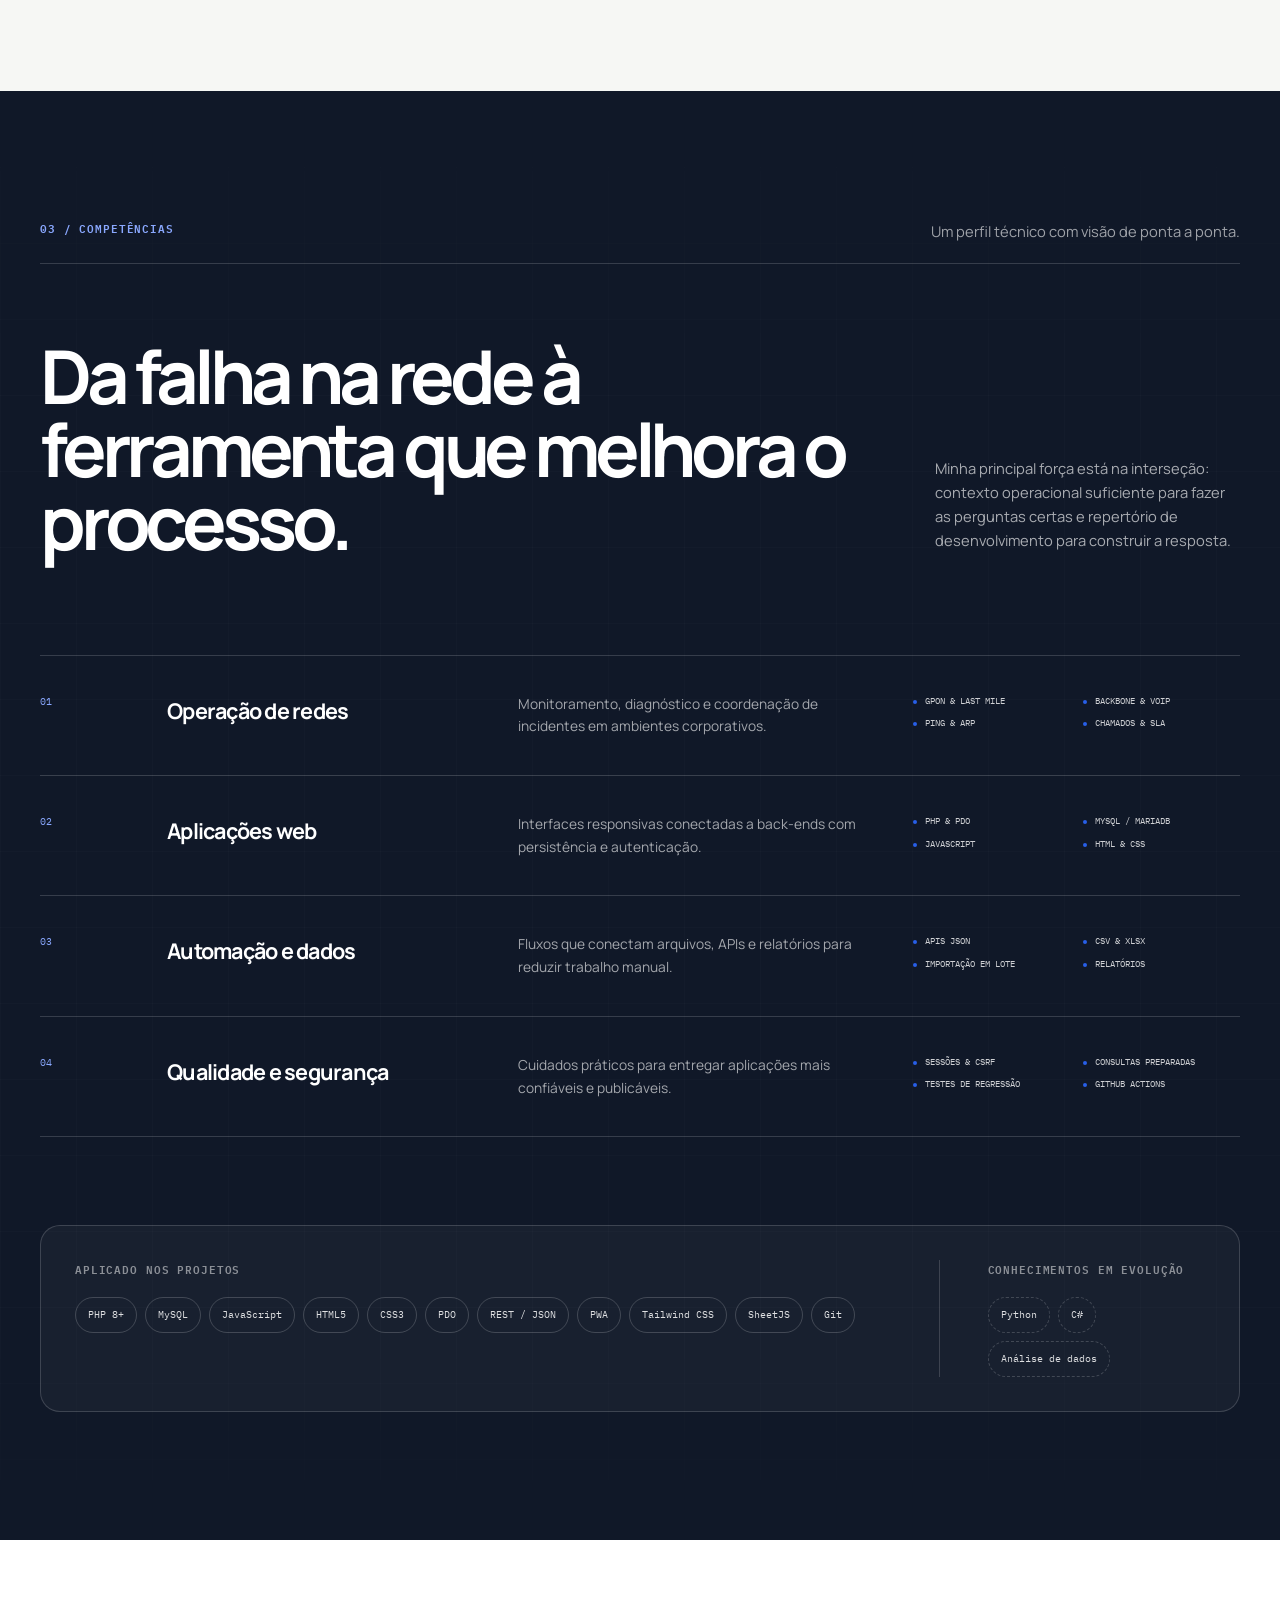
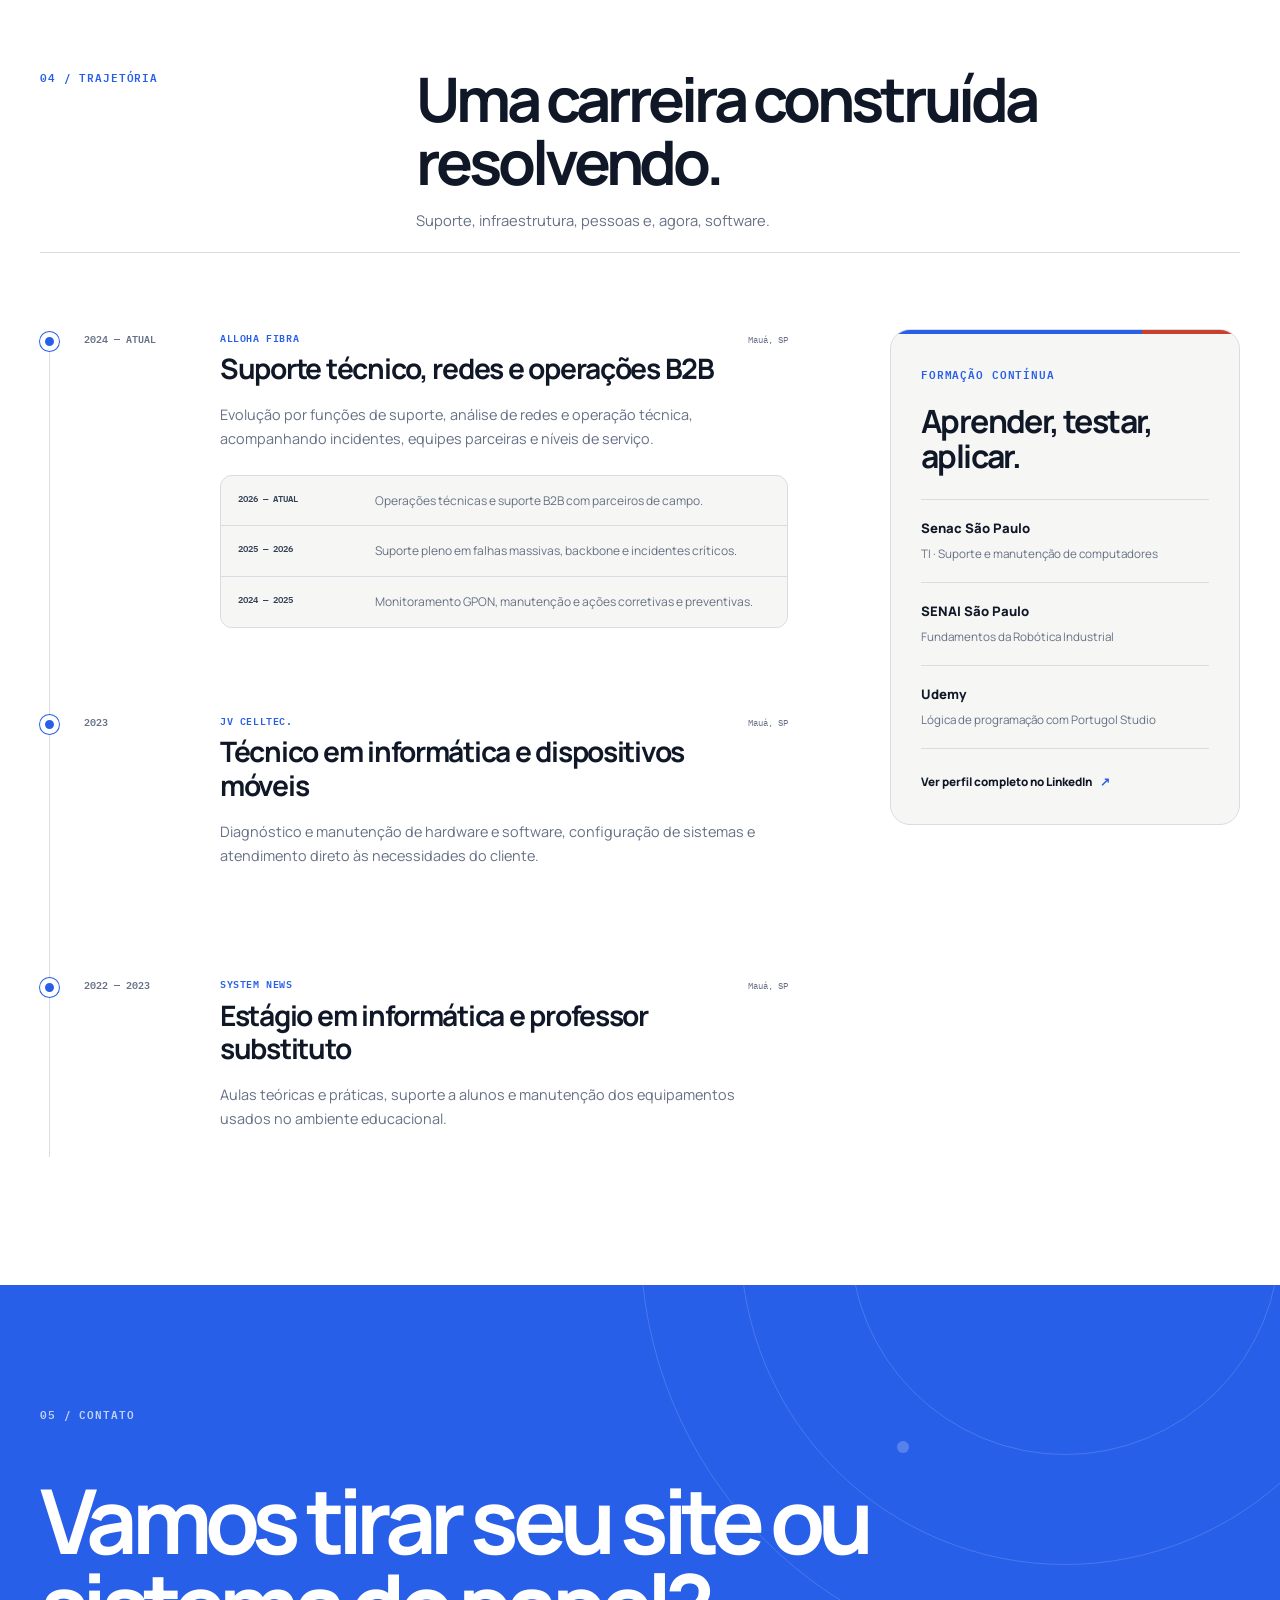
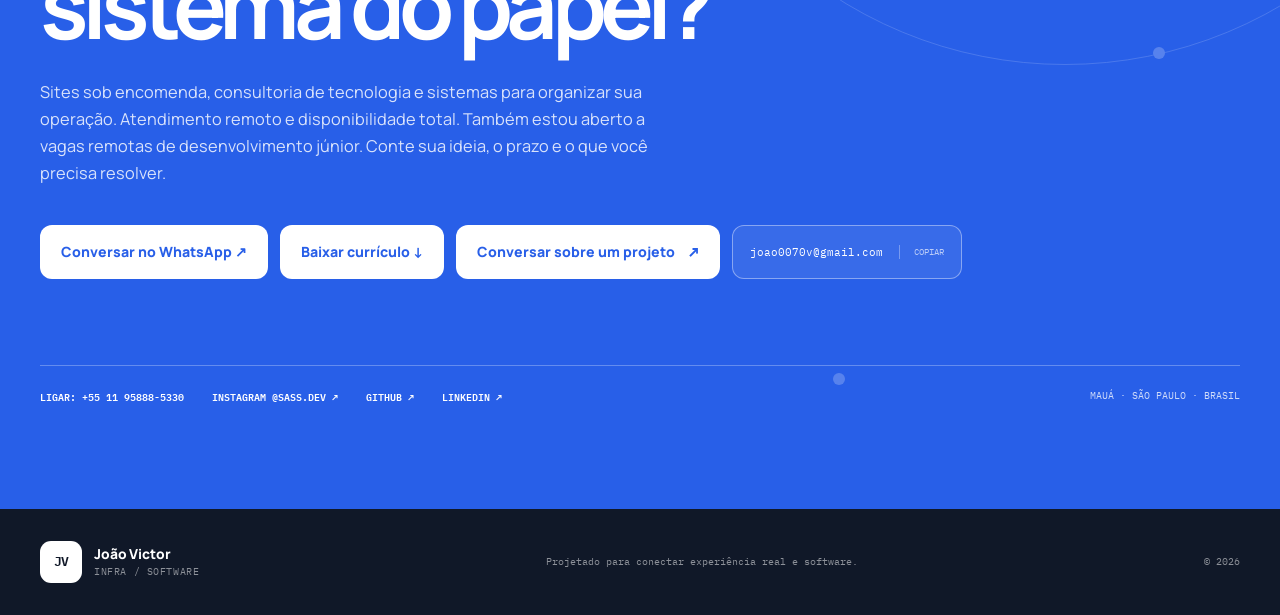
==== commit bcad381c: "feat: add phone WhatsApp and Instagram contact links" ====
--- a/index.html
+++ b/index.html
@@ -50,8 +50,10 @@
           "addressCountry": "BR"
         },
         "email": "mailto:joao0070v@gmail.com",
+        "telephone": "+55 11 95888-5330",
         "url": "https://joao-n0m4de.github.io/portf-lio/",
         "sameAs": [
+          "https://www.instagram.com/sass.dev/",
           "https://github.com/joao-n0m4de",
           "https://www.linkedin.com/in/jo%C3%A3o-victor-da-silva-santos-500933298/"
         ],
@@ -545,6 +547,7 @@
             a vagas remotas de desenvolvimento júnior. Conte sua ideia, o prazo e o que você precisa resolver.
           </p>
           <div class="contact-actions reveal">
+            <a class="button button-light" href="https://wa.me/5511958885330" target="_blank" rel="noreferrer">Conversar no WhatsApp ↗</a>
             <a class="button button-light" href="assets/curriculo-joao-victor.pdf" download>Baixar currículo ↓</a>
             <a class="button button-light" href="mailto:joao0070v@gmail.com">
               Conversar sobre um projeto <span aria-hidden="true">↗</span>
@@ -555,6 +558,8 @@
             </button>
           </div>
           <div class="contact-links reveal">
+            <a href="tel:+5511958885330">Ligar: +55 11 95888-5330</a>
+            <a href="https://www.instagram.com/sass.dev/" target="_blank" rel="noreferrer">Instagram @sass.dev ↗</a>
             <a href="https://github.com/joao-n0m4de" target="_blank" rel="noreferrer">GitHub ↗</a>
             <a
               href="https://www.linkedin.com/in/jo%C3%A3o-victor-da-silva-santos-500933298/"
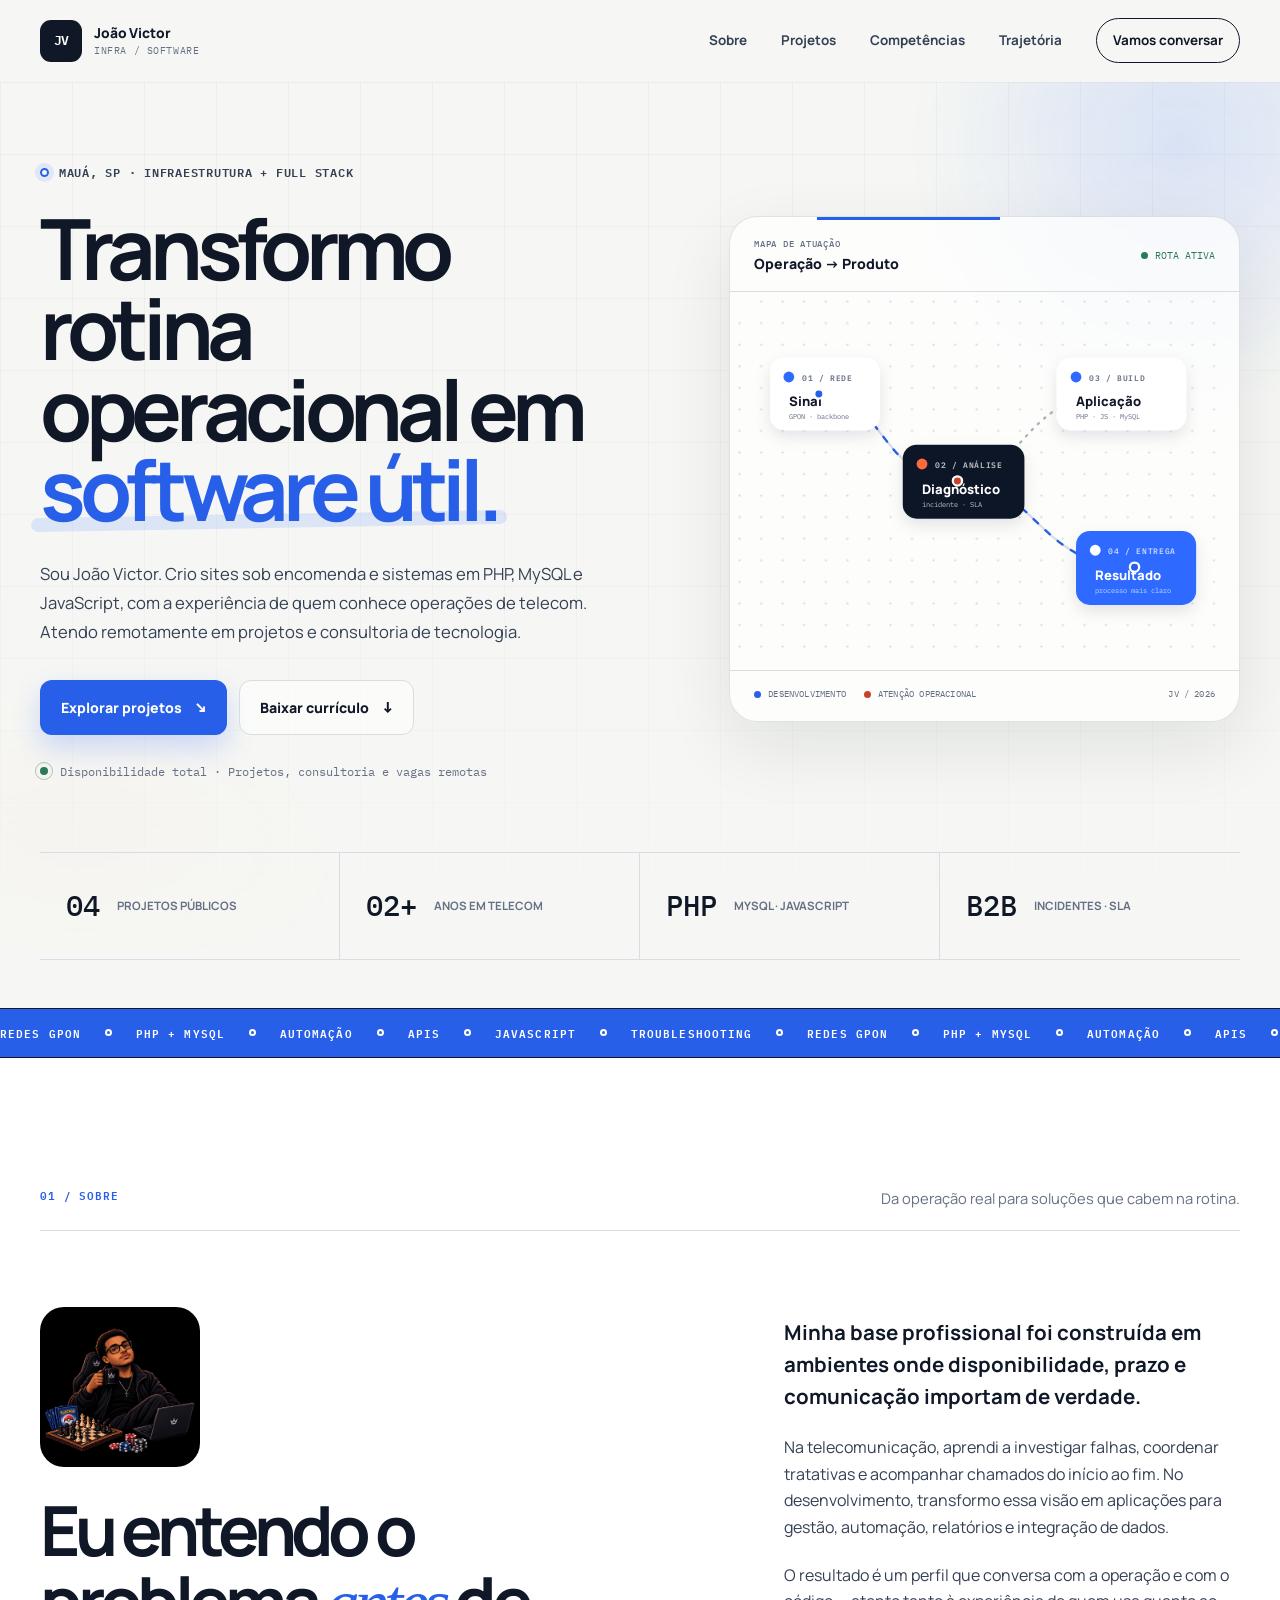
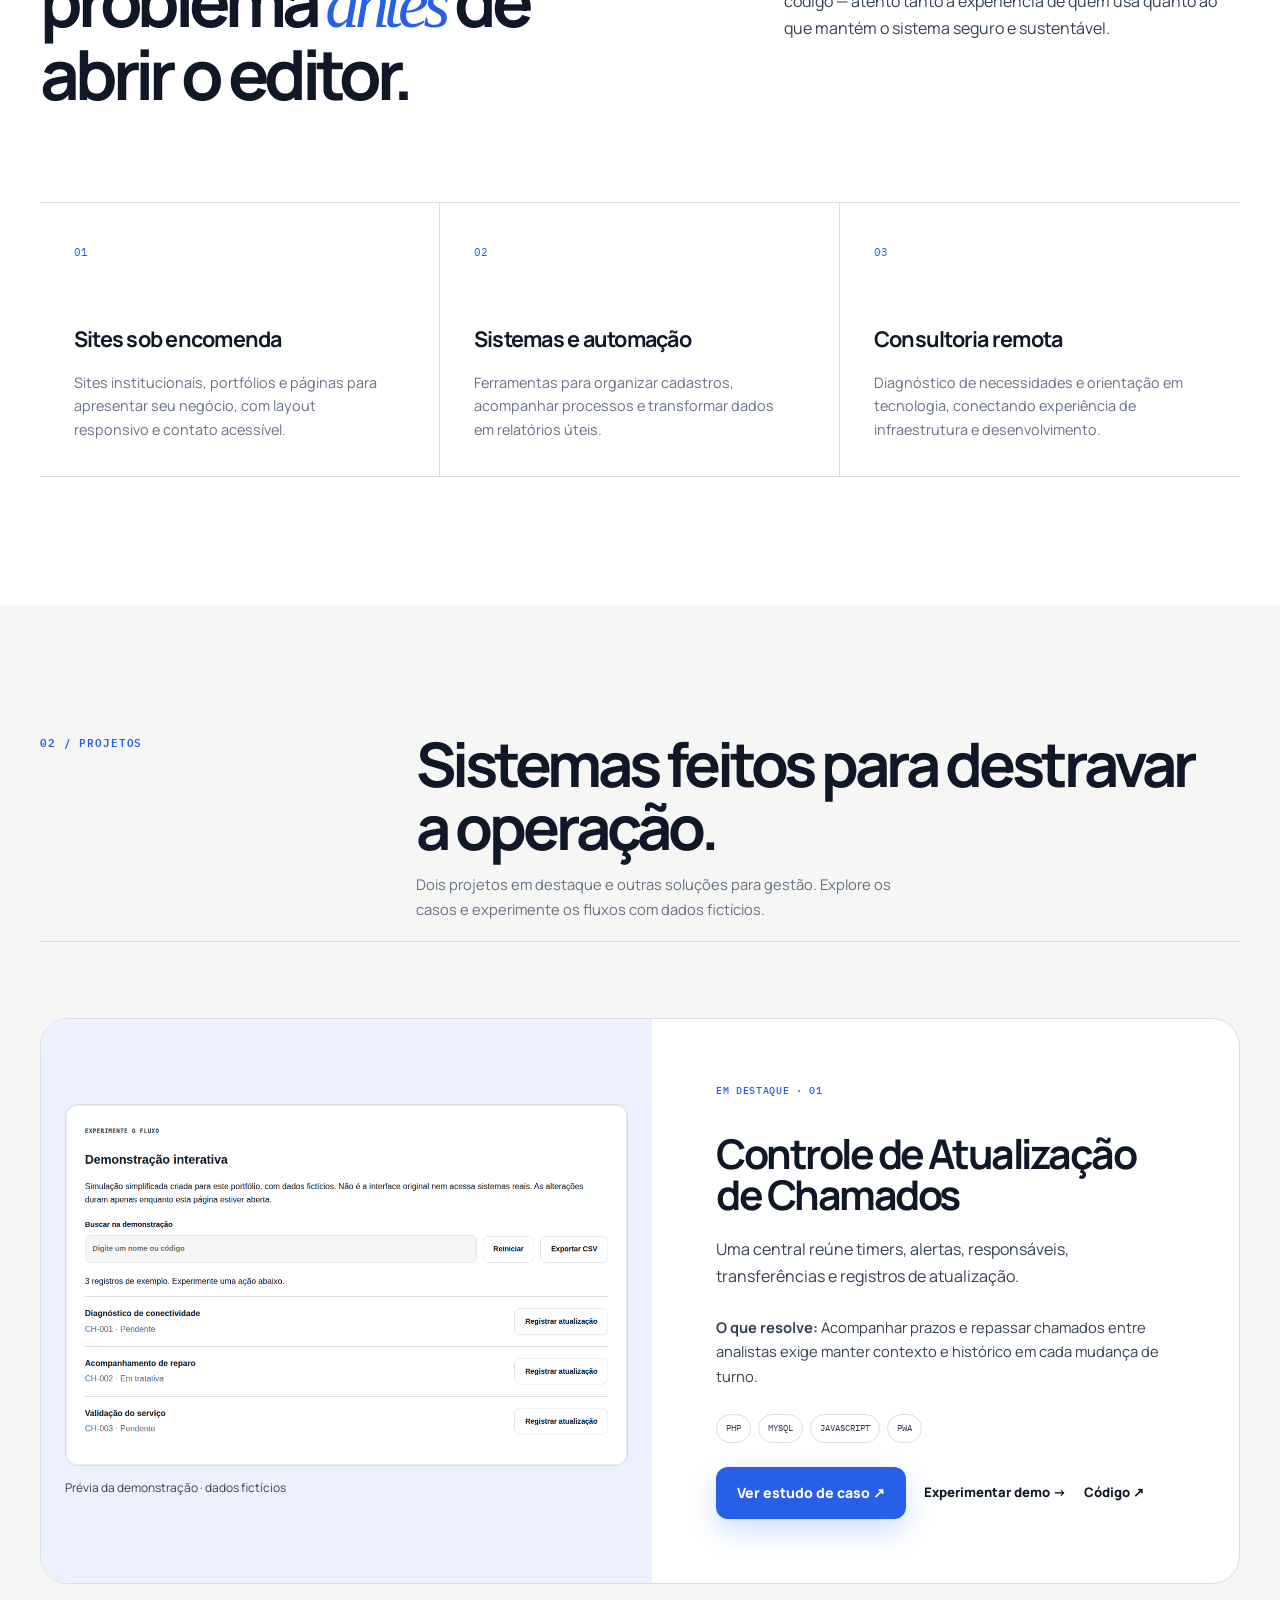
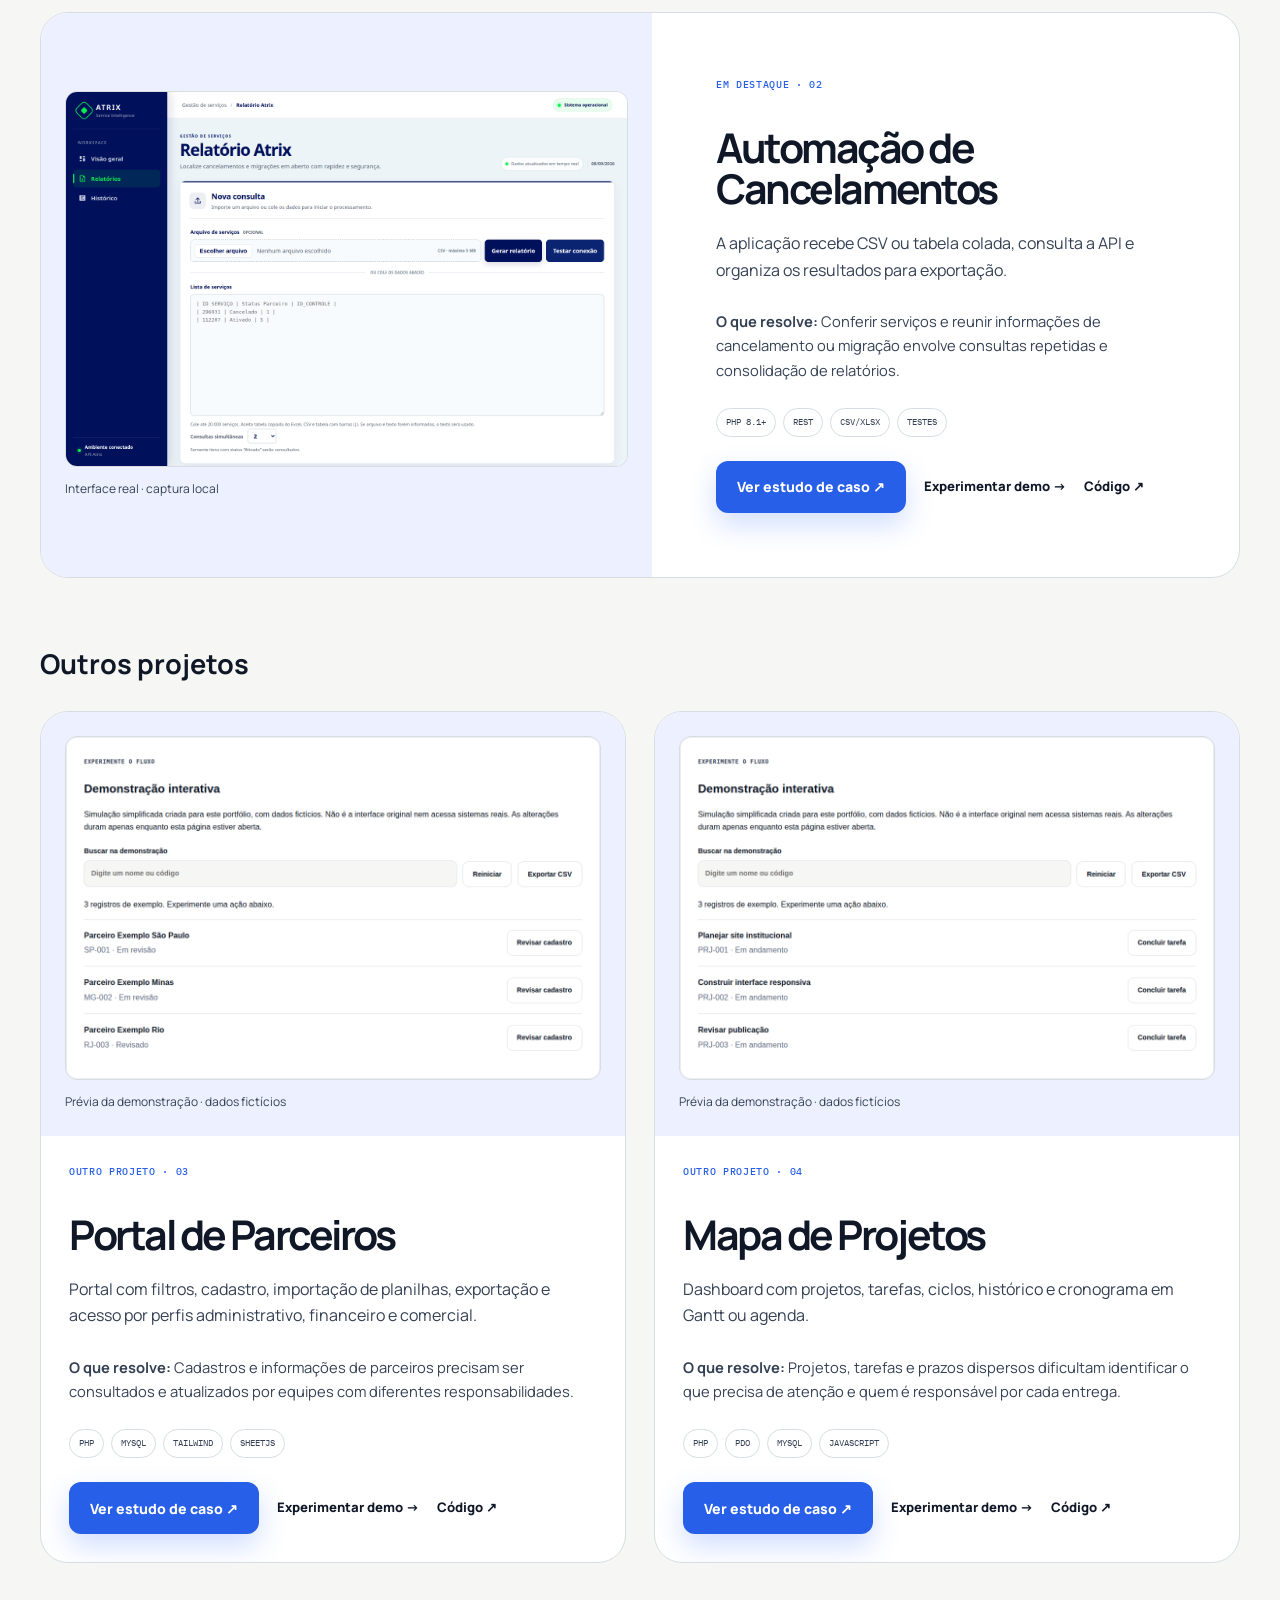
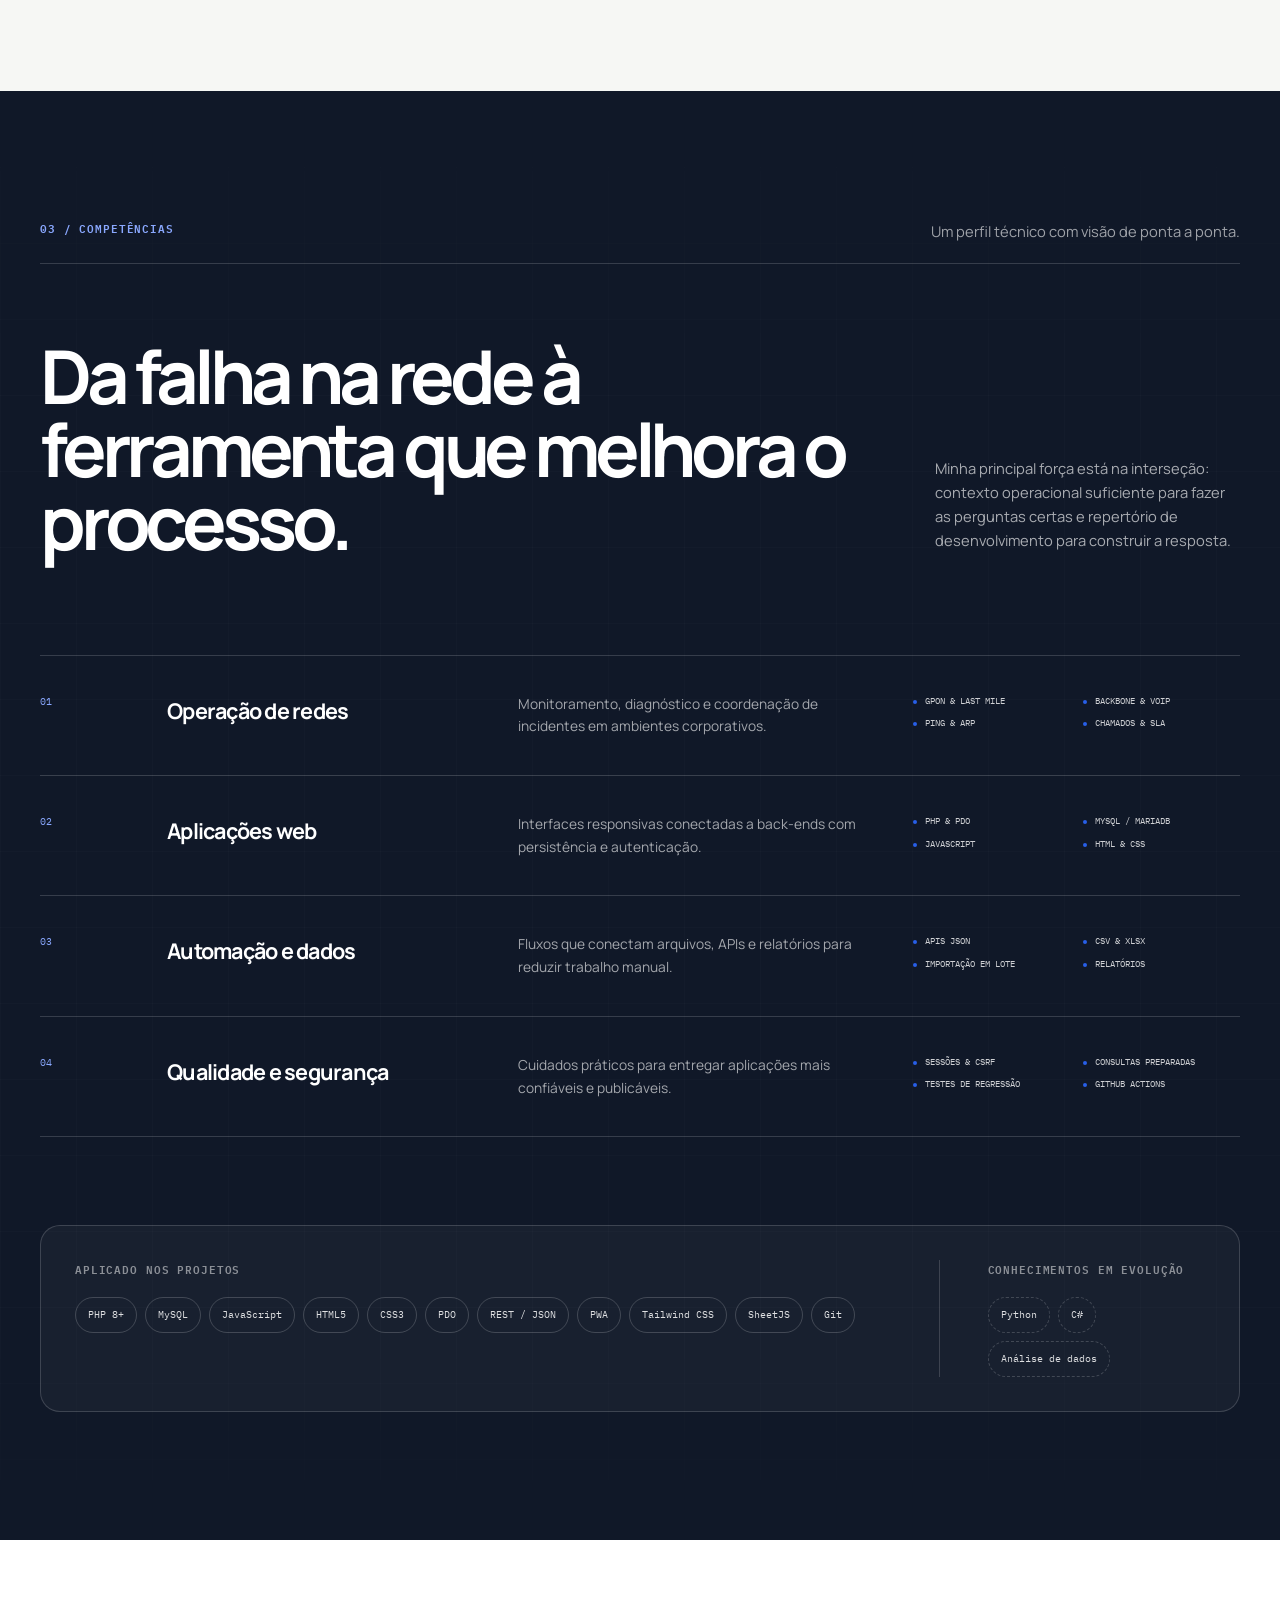
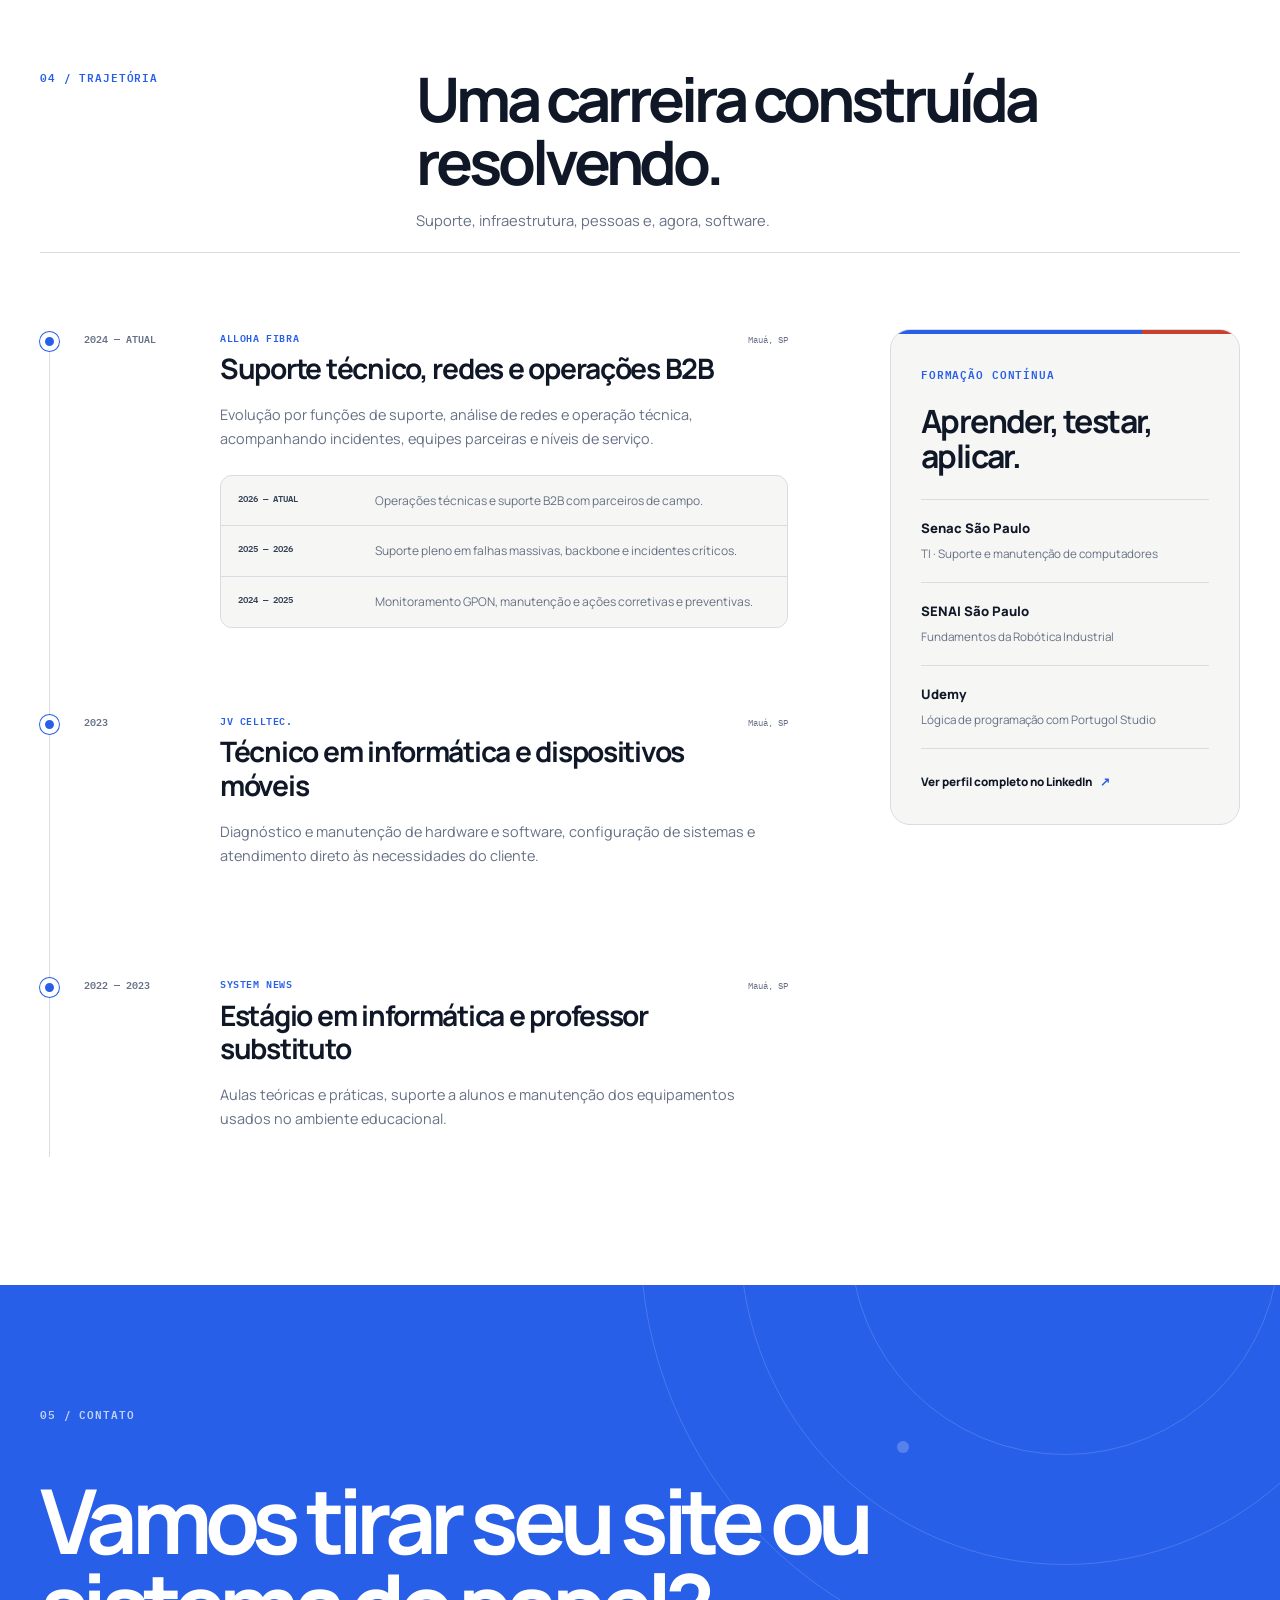
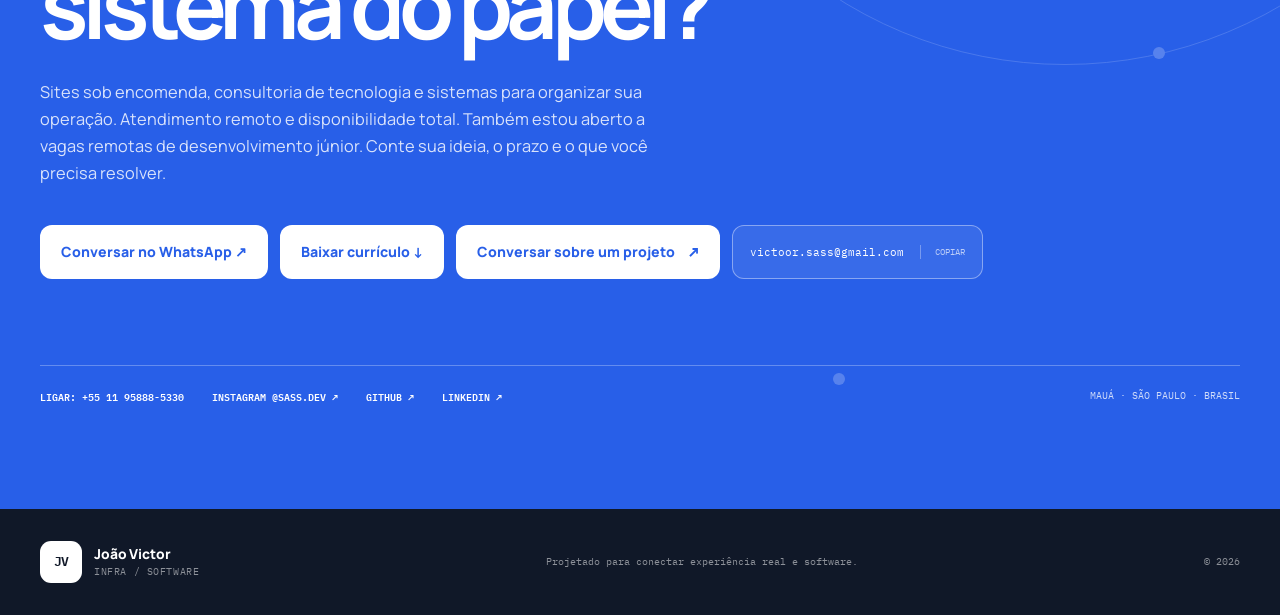
==== commit 9005e52a: "fix: update portfolio contact email" ====
--- a/index.html
+++ b/index.html
@@ -49,7 +49,7 @@
           "addressRegion": "SP",
           "addressCountry": "BR"
         },
-        "email": "mailto:joao0070v@gmail.com",
+        "email": "mailto:victoor.sass@gmail.com",
         "telephone": "+55 11 95888-5330",
         "url": "https://joao-n0m4de.github.io/portf-lio/",
         "sameAs": [
@@ -549,11 +549,11 @@
           <div class="contact-actions reveal">
             <a class="button button-light" href="https://wa.me/5511958885330" target="_blank" rel="noreferrer">Conversar no WhatsApp ↗</a>
             <a class="button button-light" href="assets/curriculo-joao-victor.pdf" download>Baixar currículo ↓</a>
-            <a class="button button-light" href="mailto:joao0070v@gmail.com">
+            <a class="button button-light" href="mailto:victoor.sass@gmail.com">
               Conversar sobre um projeto <span aria-hidden="true">↗</span>
             </a>
-            <button class="copy-email" type="button" data-copy-email data-email="joao0070v@gmail.com">
-              <span>joao0070v@gmail.com</span>
+            <button class="copy-email" type="button" data-copy-email data-email="victoor.sass@gmail.com">
+              <span>victoor.sass@gmail.com</span>
               <small>copiar</small>
             </button>
           </div>
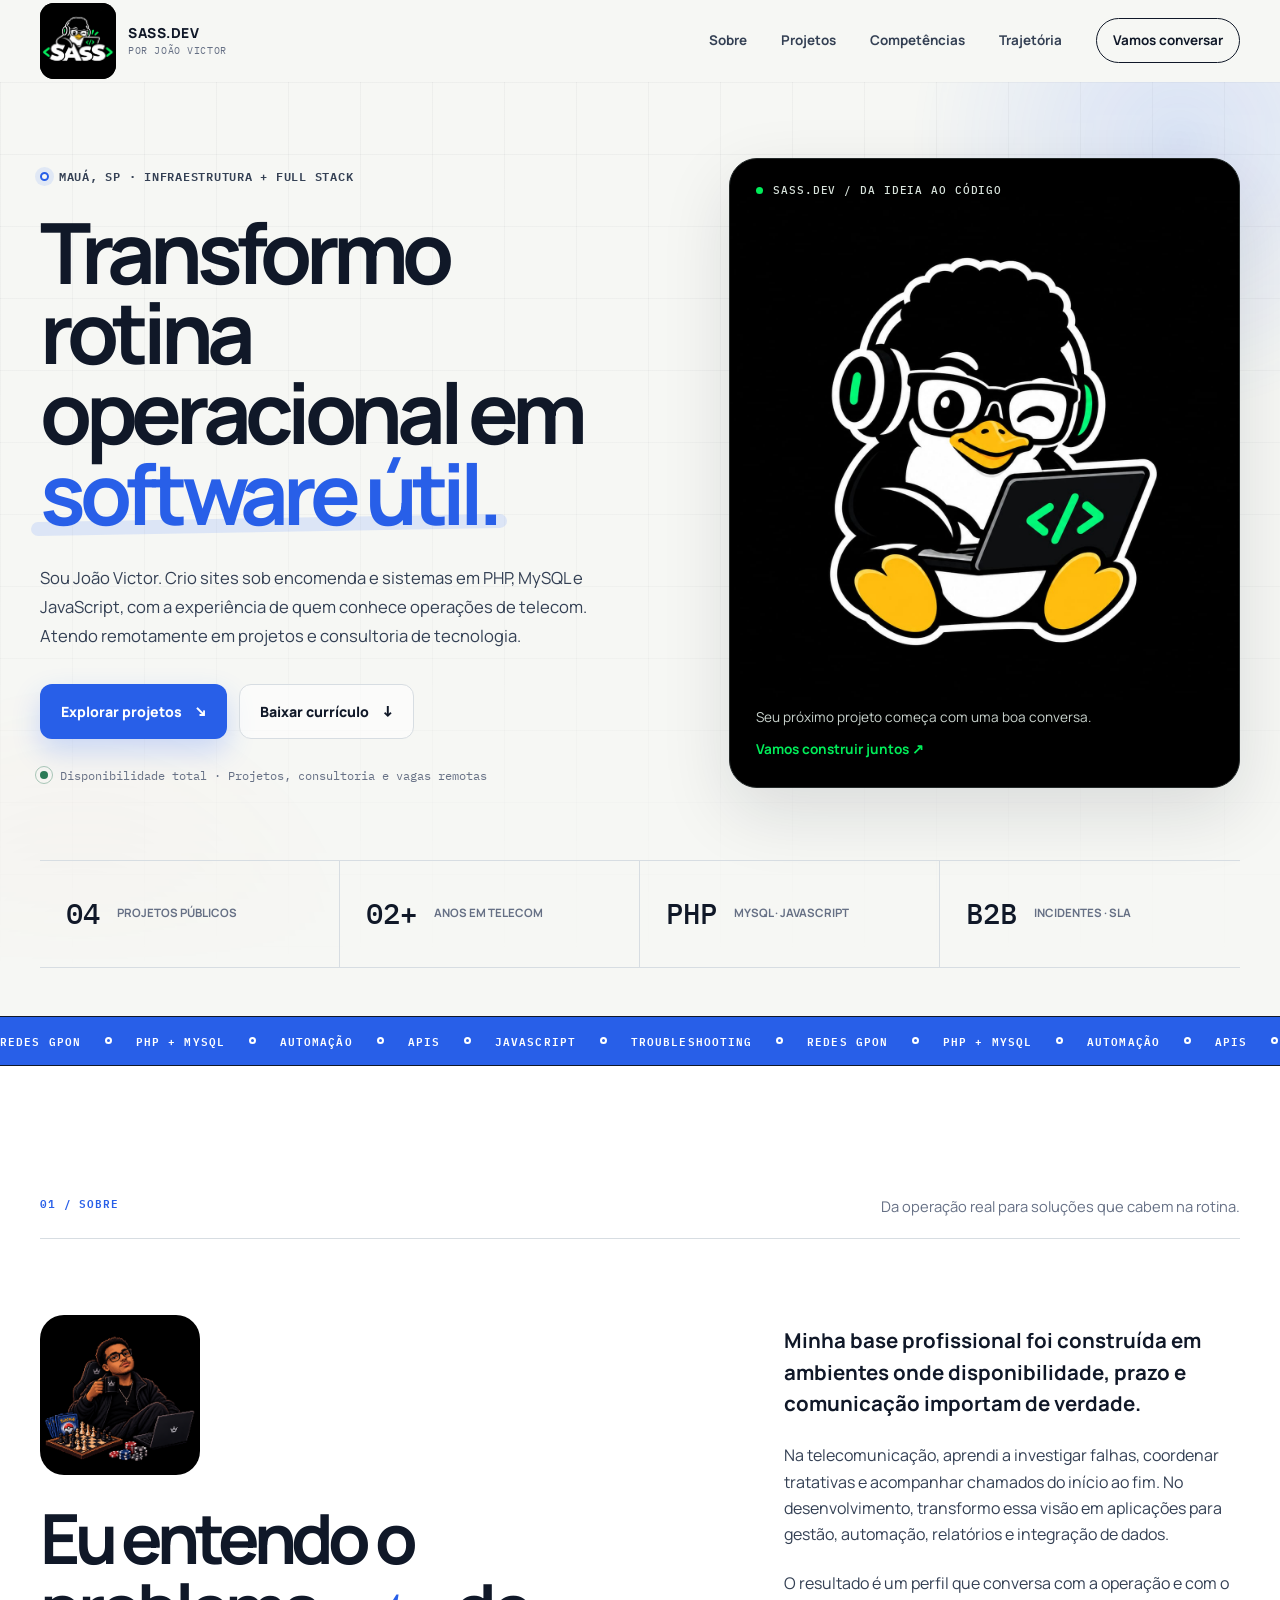
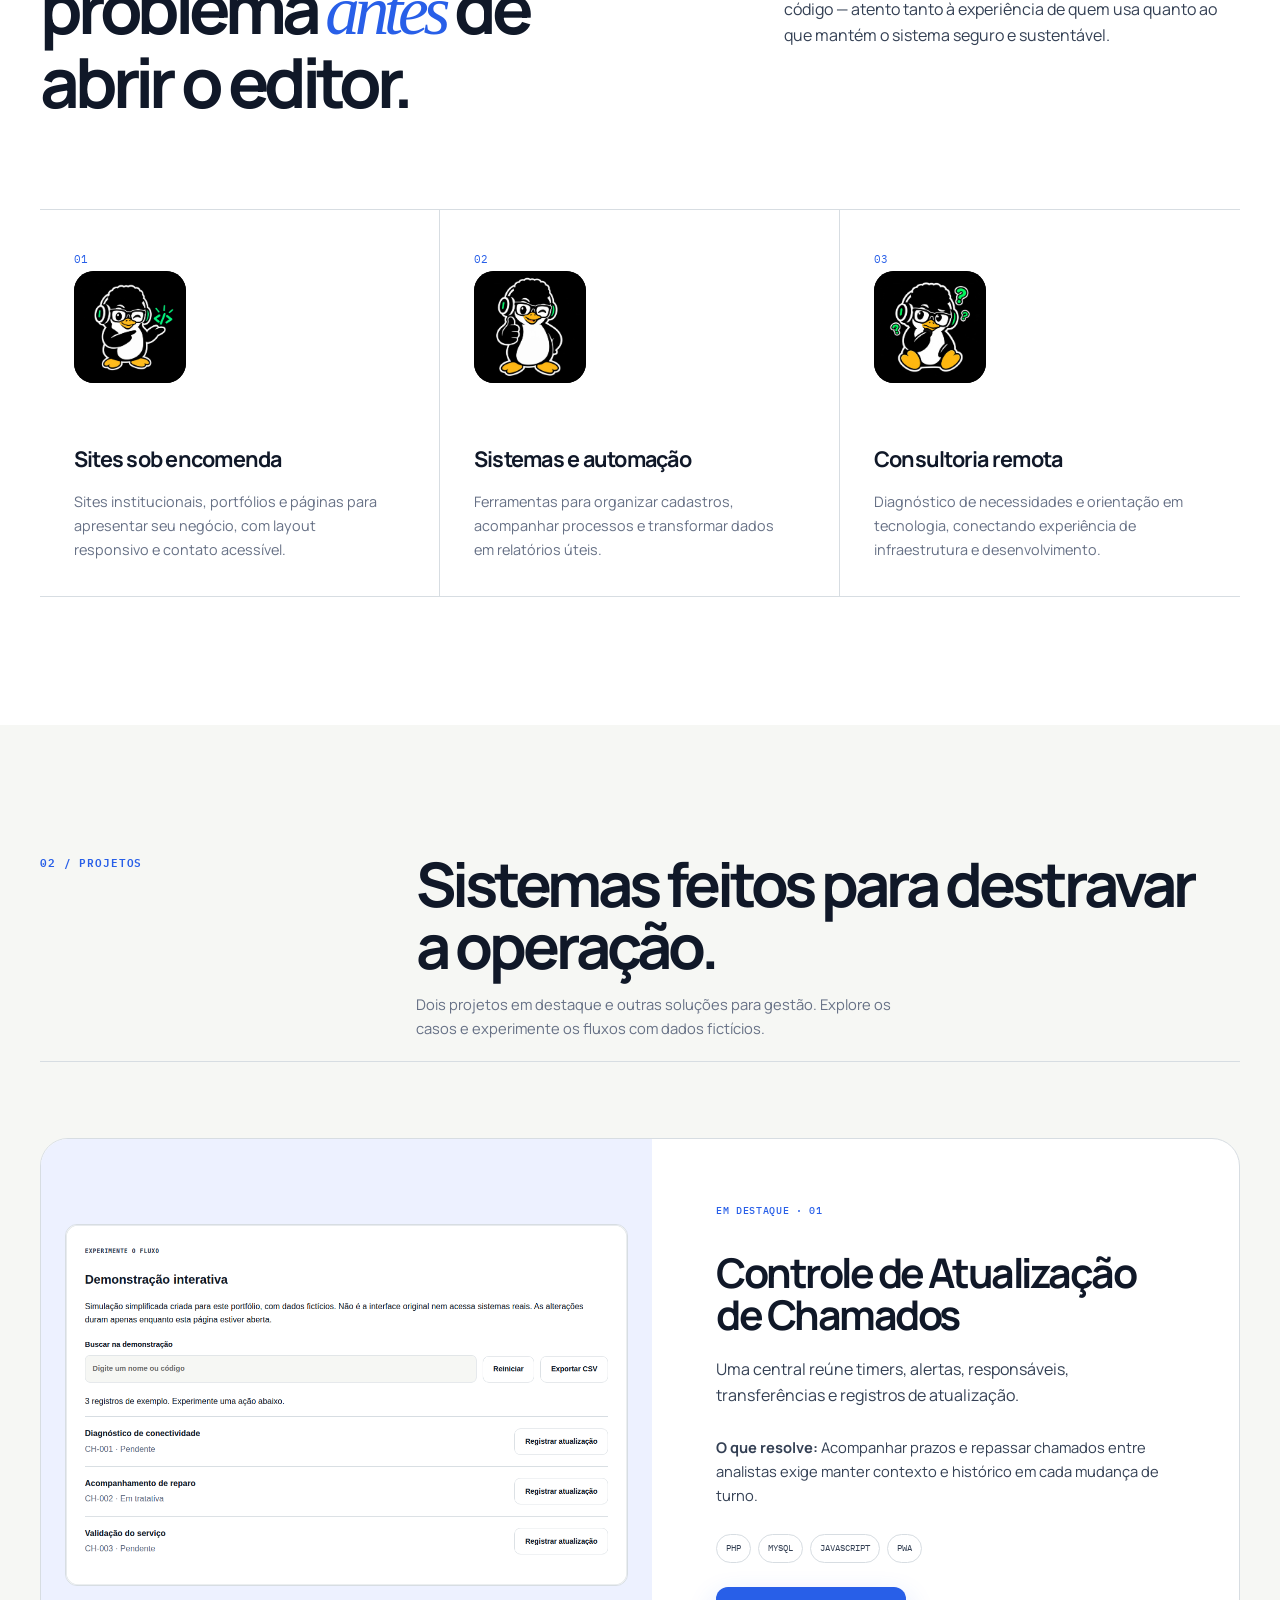
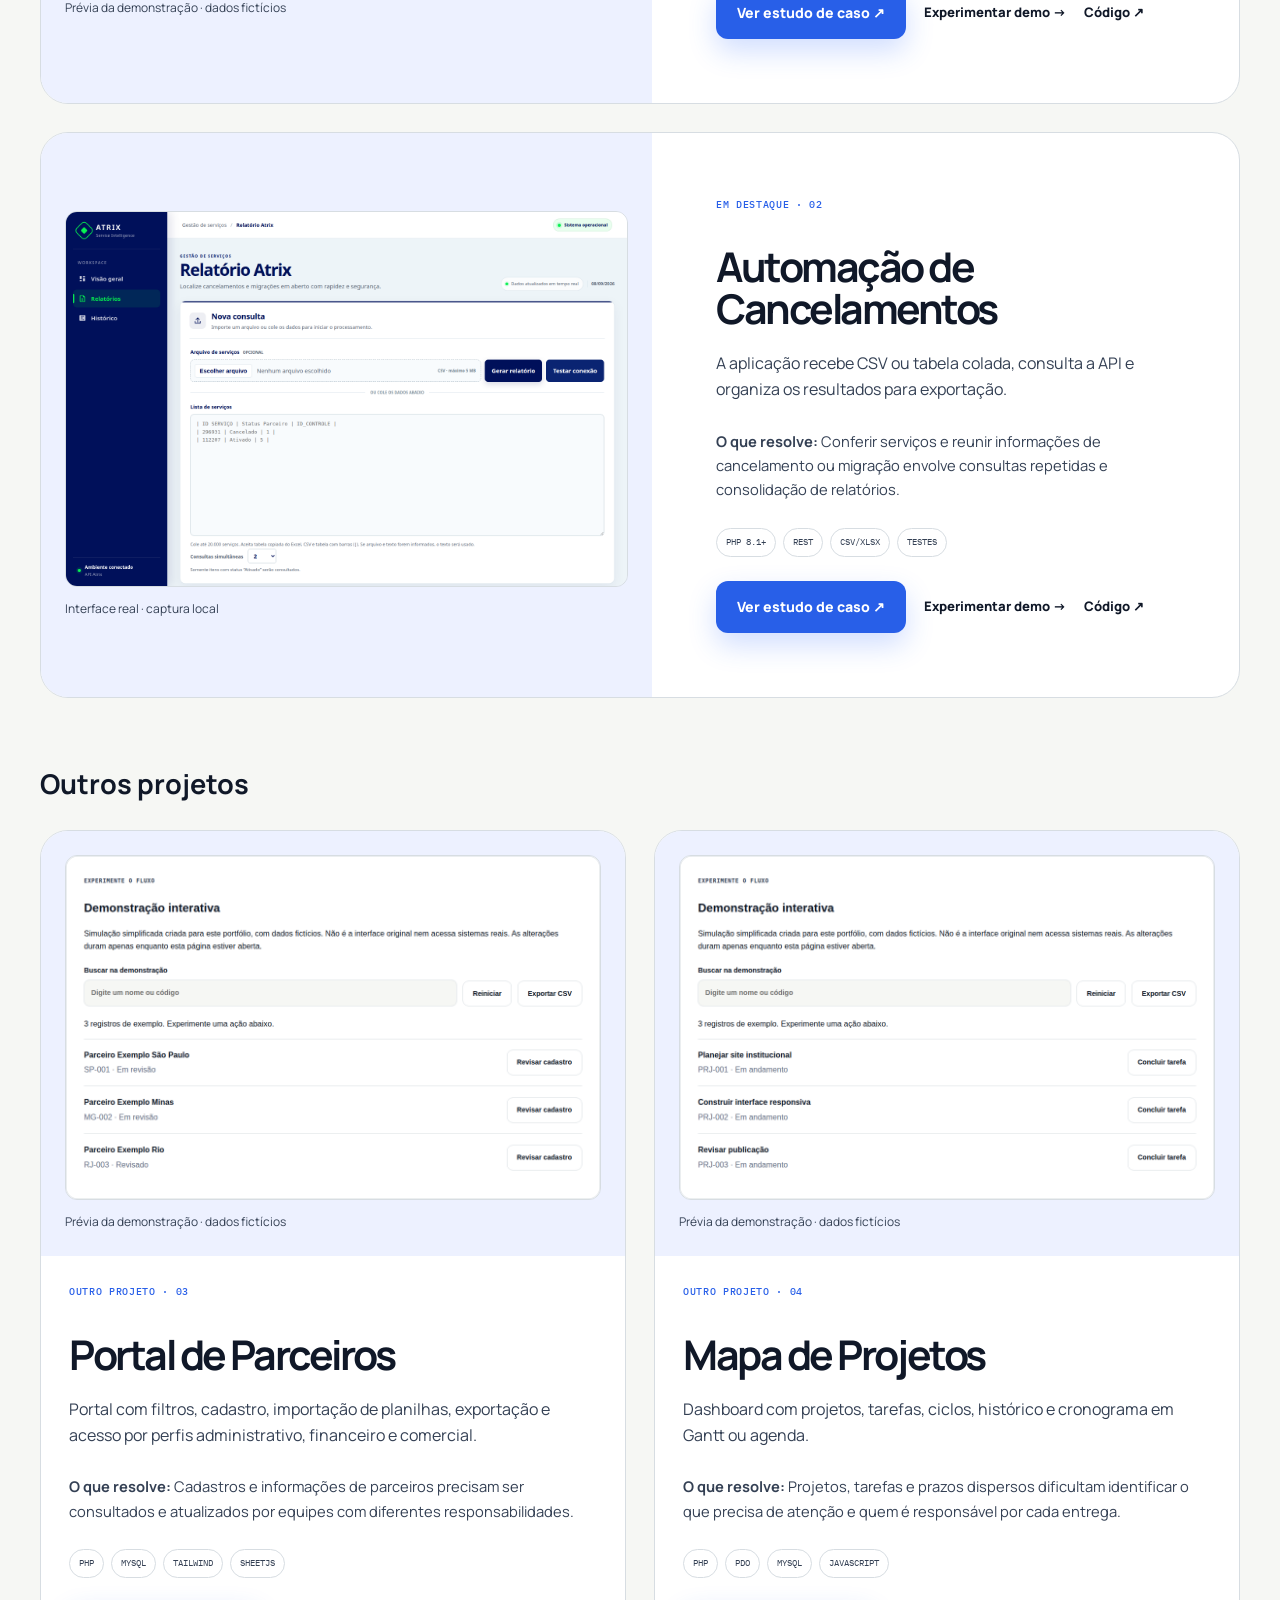
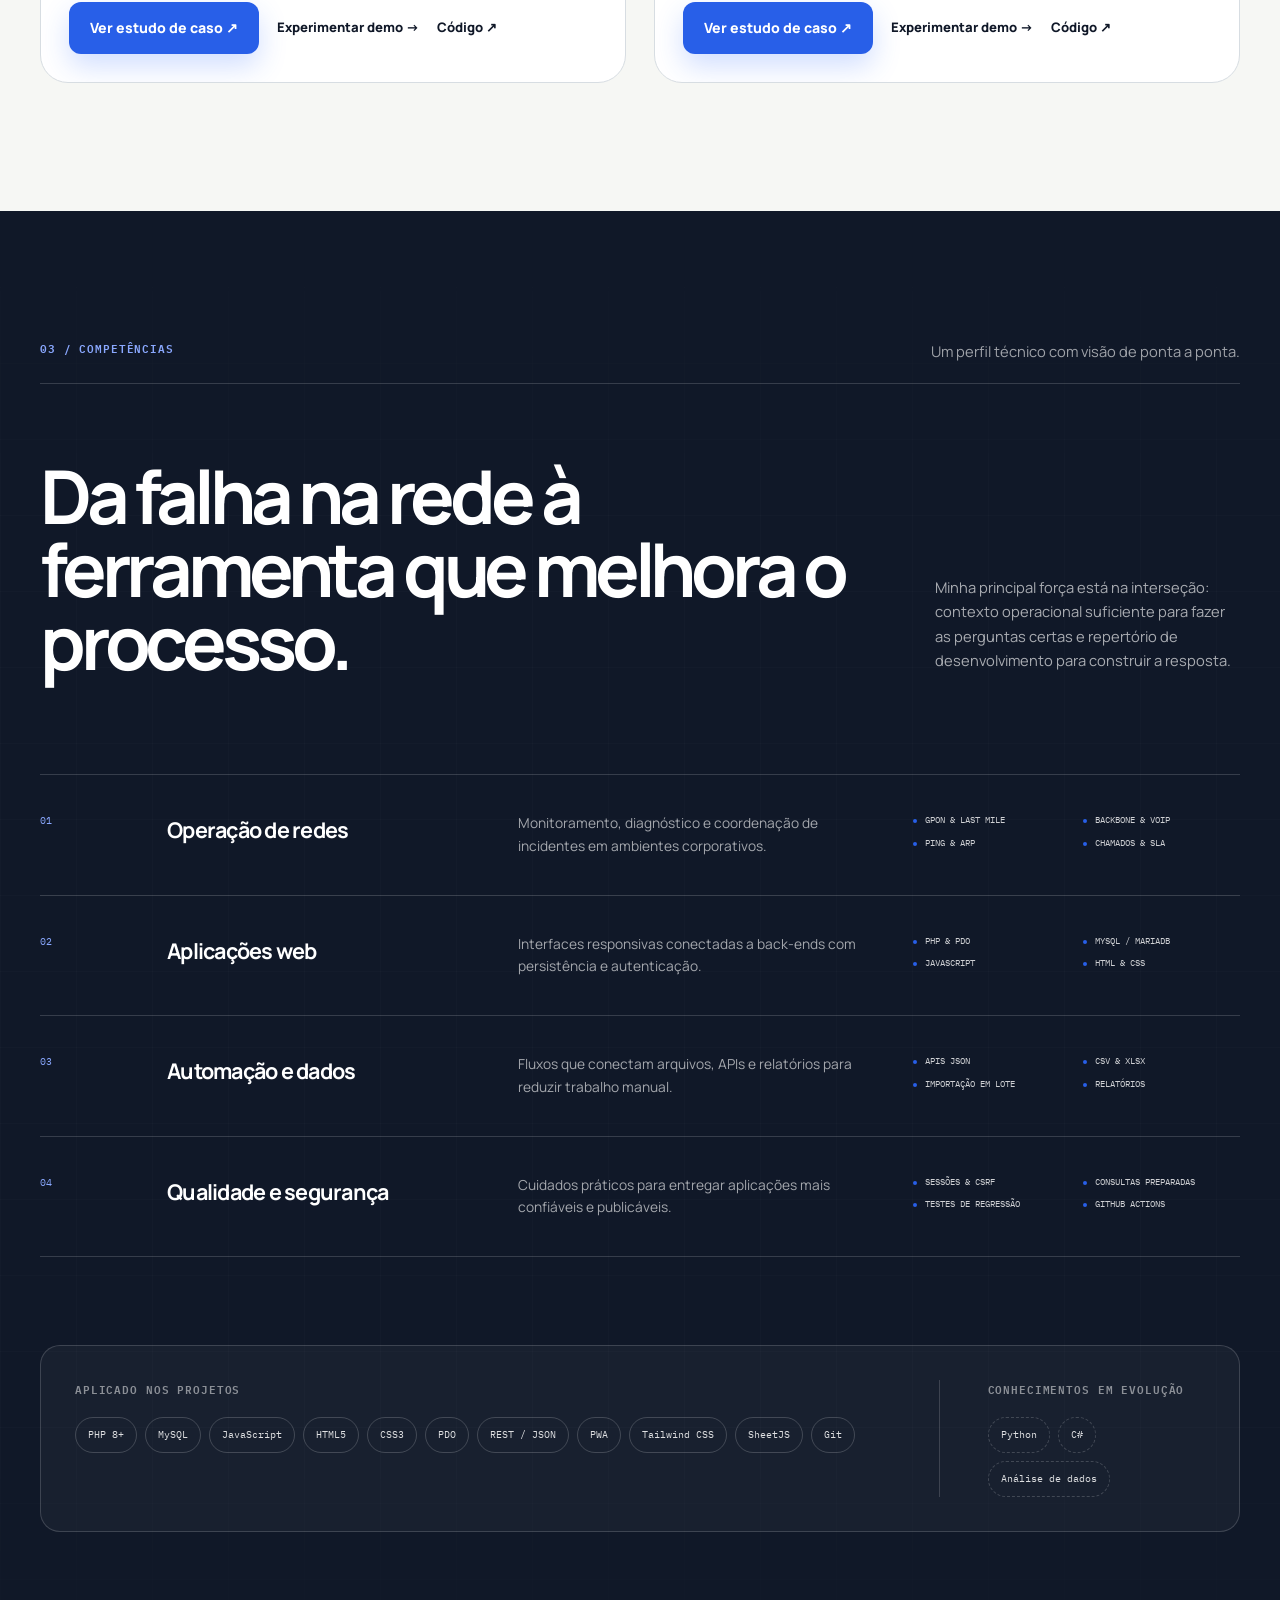
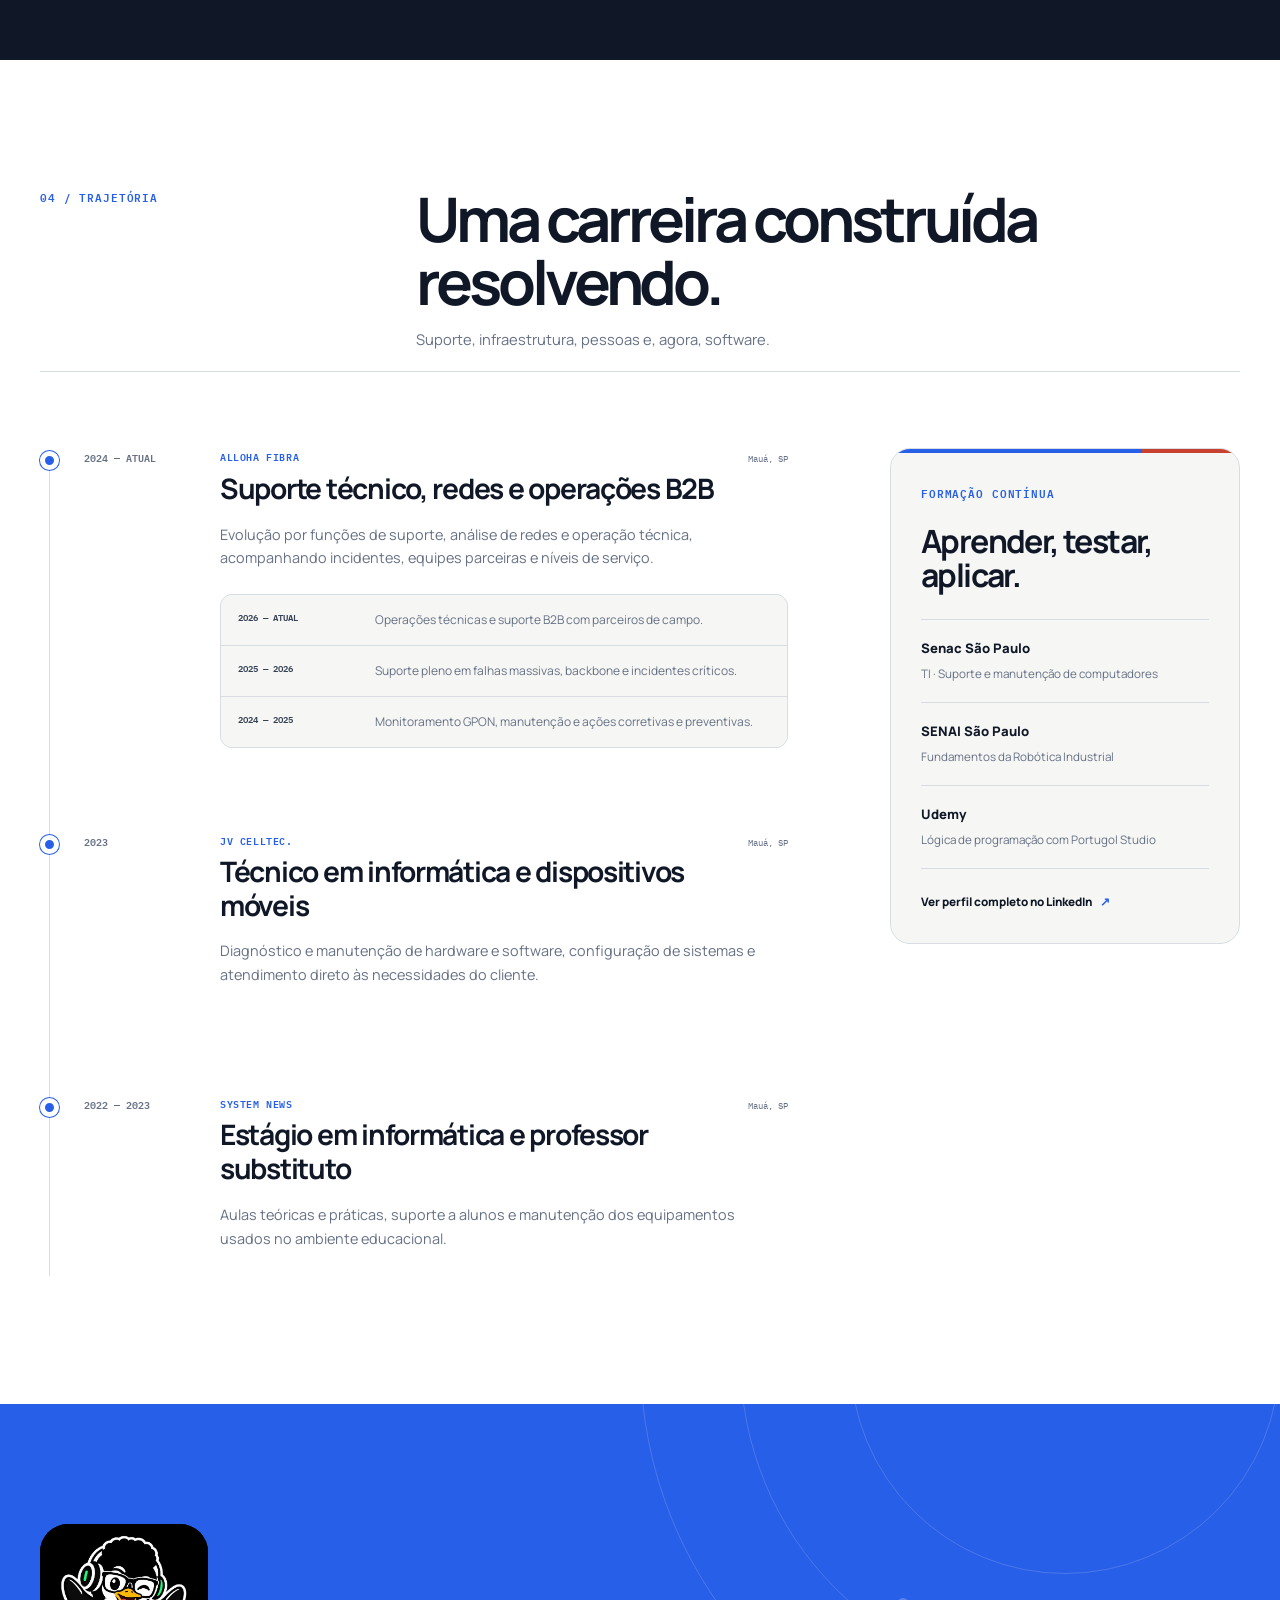
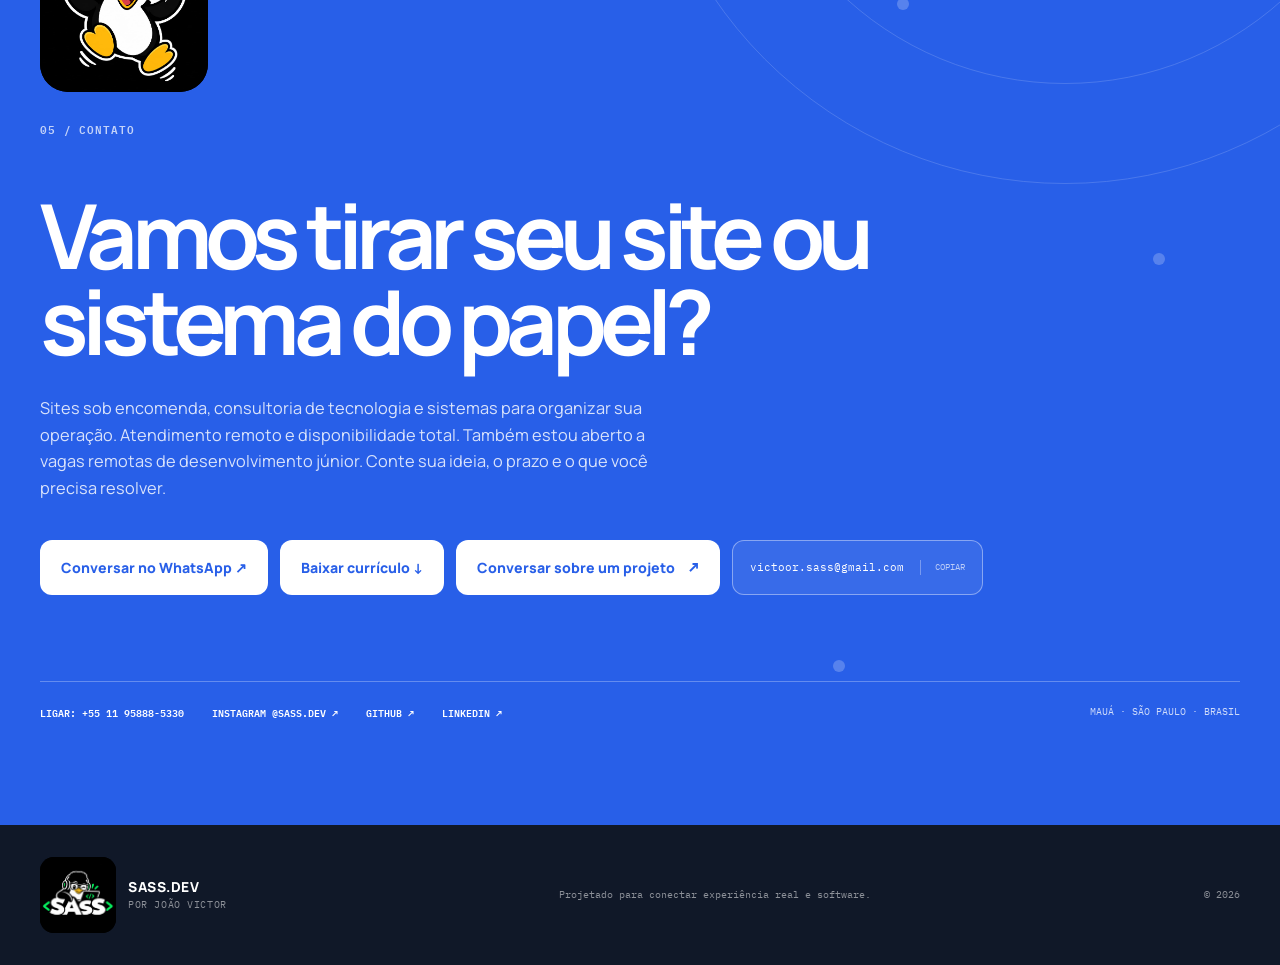
==== commit 4c77a222: "feat: integrate official SASS logo and mascot artwork" ====
--- a/index.html
+++ b/index.html
@@ -32,8 +32,9 @@
       href="https://fonts.googleapis.com/css2?family=IBM+Plex+Mono:wght@400;500;600&family=Manrope:wght@400;500;600;700;800&display=swap"
       rel="stylesheet"
     />
-    <link rel="icon" href="data:image/svg+xml,%3Csvg xmlns='http://www.w3.org/2000/svg' viewBox='0 0 64 64'%3E%3Crect width='64' height='64' rx='16' fill='%23101828'/%3E%3Cpath d='M17 18v19c0 7 4 11 11 11' fill='none' stroke='%23fff' stroke-width='7' stroke-linecap='round'/%3E%3Cpath d='m31 18 7 30 9-30' fill='none' stroke='%232f6bff' stroke-width='7' stroke-linecap='round' stroke-linejoin='round'/%3E%3C/svg%3E" />
+    <link rel="icon" type="image/jpeg" href="assets/brand/sass-logo.jpeg" />
     <link rel="stylesheet" href="styles.css" />
+    <link rel="stylesheet" href="brand.css" />
     <script src="script.js" defer></script>
 
     <script type="application/ld+json">
@@ -79,10 +80,10 @@
     <header class="site-header" data-header>
       <div class="container header-inner">
         <a class="brand" href="#inicio" aria-label="Voltar ao início">
-          <span class="brand-mark">JV</span>
+          <img class="sass-logo" src="assets/brand/sass-logo.jpeg" width="1254" height="1254" alt="SASS" />
           <span class="brand-copy">
-            <strong>João Victor</strong>
-            <small>infra / software</small>
+            <strong>SASS.DEV</strong>
+            <small>por João Victor</small>
           </span>
         </a>
 
@@ -149,78 +150,10 @@
             </div>
           </div>
 
-          <figure class="operations-map reveal" data-reveal-delay="2">
-            <figcaption class="map-header">
-              <span>
-                <small>Mapa de atuação</small>
-                Operação → Produto
-              </span>
-              <span class="map-status"><i></i> rota ativa</span>
-            </figcaption>
-
-            <div class="map-canvas">
-              <svg viewBox="0 0 640 470" role="img" aria-labelledby="map-title map-desc">
-                <title id="map-title">Fluxo entre infraestrutura e desenvolvimento</title>
-                <desc id="map-desc">
-                  Diagrama conectando rede, diagnóstico, aplicação e resultado.
-                </desc>
-                <defs>
-                  <pattern id="dot-grid" width="28" height="28" patternUnits="userSpaceOnUse">
-                    <circle cx="2" cy="2" r="1.5" fill="#d9dde6"></circle>
-                  </pattern>
-                  <filter id="node-shadow" x="-30%" y="-30%" width="160%" height="160%">
-                    <feDropShadow dx="0" dy="8" stdDeviation="10" flood-color="#101828" flood-opacity="0.10" />
-                  </filter>
-                </defs>
-                <rect width="640" height="470" rx="24" fill="url(#dot-grid)"></rect>
-
-                <path class="route route-muted" d="M105 122 C190 122 185 235 285 235 S390 347 515 347"></path>
-                <path class="route route-active" d="M105 122 C190 122 185 235 285 235 S390 347 515 347"></path>
-                <path class="route route-branch" d="M285 235 C365 235 372 122 485 122"></path>
-
-                <g class="map-node" transform="translate(42 75)" filter="url(#node-shadow)">
-                  <rect width="142" height="94" rx="18" fill="#ffffff"></rect>
-                  <circle cx="24" cy="25" r="7" fill="#2f6bff"></circle>
-                  <text x="41" y="30" class="node-code">01 / REDE</text>
-                  <text x="24" y="63" class="node-label">Sinal</text>
-                  <text x="24" y="79" class="node-detail">GPON · backbone</text>
-                </g>
-
-                <g class="map-node" transform="translate(214 188)" filter="url(#node-shadow)">
-                  <rect width="158" height="96" rx="18" fill="#101828"></rect>
-                  <circle cx="25" cy="25" r="7" fill="#ff6b3d"></circle>
-                  <text x="42" y="30" class="node-code node-code-light">02 / ANÁLISE</text>
-                  <text x="25" y="64" class="node-label node-label-light">Diagnóstico</text>
-                  <text x="25" y="81" class="node-detail node-detail-light">incidente · SLA</text>
-                </g>
-
-                <g class="map-node" transform="translate(414 75)" filter="url(#node-shadow)">
-                  <rect width="168" height="94" rx="18" fill="#ffffff"></rect>
-                  <circle cx="25" cy="25" r="7" fill="#2f6bff"></circle>
-                  <text x="42" y="30" class="node-code">03 / BUILD</text>
-                  <text x="25" y="63" class="node-label">Aplicação</text>
-                  <text x="25" y="79" class="node-detail">PHP · JS · MySQL</text>
-                </g>
-
-                <g class="map-node" transform="translate(439 300)" filter="url(#node-shadow)">
-                  <rect width="156" height="96" rx="18" fill="#2f6bff"></rect>
-                  <circle cx="25" cy="25" r="7" fill="#ffffff"></circle>
-                  <text x="42" y="30" class="node-code node-code-light">04 / ENTREGA</text>
-                  <text x="25" y="64" class="node-label node-label-light">Resultado</text>
-                  <text x="25" y="81" class="node-detail node-detail-light">processo mais claro</text>
-                </g>
-
-                <circle class="signal-dot signal-dot-one" cx="105" cy="122" r="6"></circle>
-                <circle class="signal-dot signal-dot-two" cx="285" cy="235" r="6"></circle>
-                <circle class="signal-dot signal-dot-three" cx="515" cy="347" r="6"></circle>
-              </svg>
-            </div>
-
-            <div class="map-footer">
-              <span><i class="legend-blue"></i> desenvolvimento</span>
-              <span><i class="legend-orange"></i> atenção operacional</span>
-              <span class="map-ref">JV / 2026</span>
-            </div>
+          <figure class="sass-hero reveal" data-reveal-delay="2">
+            <div class="sass-hero-label"><span class="sass-dot"></span> SASS.DEV / DA IDEIA AO CÓDIGO</div>
+            <img src="assets/brand/mascote-programando.jpeg" width="1254" height="1254" alt="Mascote da SASS: pinguim de óculos e headset programando em um notebook" fetchpriority="high" />
+            <figcaption>Seu próximo projeto começa com uma boa conversa.<a href="#contato">Vamos construir juntos ↗</a></figcaption>
           </figure>
         </div>
 
@@ -290,16 +223,19 @@
           <div class="principles-grid">
             <article class="principle-card reveal">
               <span>01</span>
+              <img class="sass-service-mascot" src="assets/brand/mascote-apresentando.jpeg" width="1254" height="1254" alt="" loading="lazy" />
               <h3>Sites sob encomenda</h3>
               <p>Sites institucionais, portfólios e páginas para apresentar seu negócio, com layout responsivo e contato acessível.</p>
             </article>
             <article class="principle-card reveal" data-reveal-delay="1">
               <span>02</span>
+              <img class="sass-service-mascot" src="assets/brand/mascote-aprovando.jpeg" width="1254" height="1254" alt="" loading="lazy" />
               <h3>Sistemas e automação</h3>
               <p>Ferramentas para organizar cadastros, acompanhar processos e transformar dados em relatórios úteis.</p>
             </article>
             <article class="principle-card reveal" data-reveal-delay="2">
               <span>03</span>
+              <img class="sass-service-mascot" src="assets/brand/mascote-pensando.jpeg" width="1254" height="1254" alt="" loading="lazy" />
               <h3>Consultoria remota</h3>
               <p>Diagnóstico de necessidades e orientação em tecnologia, conectando experiência de infraestrutura e desenvolvimento.</p>
             </article>
@@ -537,6 +473,7 @@
           <span></span><span></span><span></span><span></span>
         </div>
         <div class="container contact-inner">
+          <img class="sass-contact-mascot" src="assets/brand/mascote-celebrando.jpeg" width="1254" height="1254" alt="Mascote da SASS celebrando um novo projeto" loading="lazy" />
           <span class="contact-kicker reveal">05 / CONTATO</span>
           <h2 id="contact-title" class="reveal">
             Vamos tirar seu site ou sistema do papel?
@@ -575,8 +512,8 @@
     <footer class="site-footer">
       <div class="container footer-inner">
         <a class="brand brand-footer" href="#inicio" aria-label="Voltar ao início">
-          <span class="brand-mark">JV</span>
-          <span class="brand-copy"><strong>João Victor</strong><small>infra / software</small></span>
+          <img class="sass-logo" src="assets/brand/sass-logo.jpeg" width="1254" height="1254" alt="SASS" loading="lazy" />
+          <span class="brand-copy"><strong>SASS.DEV</strong><small>por João Victor</small></span>
         </a>
         <p>Projetado para conectar experiência real e software.</p>
         <span>© <span data-year>2026</span></span>
--- a/brand.css
+++ b/brand.css
@@ -0,0 +1,16 @@
+/* Original SASS artwork supplied by the owner. Black backgrounds are intentional. */
+.sass-logo { display:block; width:76px; height:76px; flex-shrink:0; object-fit:contain; border-radius:14px; background:#000; }
+.brand-copy strong { letter-spacing:.04em; }
+.sass-hero { margin:0; min-width:0; overflow:hidden; border-radius:28px; background:#000; color:#fff; border:1px solid #242a2a; box-shadow:0 24px 70px rgba(16,24,40,.12); }
+.sass-hero-label { padding:24px 26px 0; display:flex; align-items:center; gap:10px; font:500 .7rem var(--mono); letter-spacing:.08em; color:#d8e3dc; }
+.sass-dot { width:7px; height:7px; background:#00ed59; border-radius:50%; flex-shrink:0; }
+.sass-hero > img { display:block; width:100%; height:auto; }
+.sass-hero figcaption { padding:0 26px 26px; font-size:.85rem; color:#c9d3cd; }
+.sass-hero figcaption a { display:block; color:#00ed59; font-weight:700; margin-top:10px; }
+.sass-service-mascot { width:112px; height:112px; object-fit:contain; background:#000; border-radius:20px; margin:0 0 24px; }
+.sass-contact-mascot { width:168px; height:168px; object-fit:contain; background:#000; border-radius:28px; margin-bottom:28px; }
+.sass-case-logo { display:flex; align-items:center; gap:12px; }
+.sass-case-logo img { width:56px; height:56px; object-fit:contain; border-radius:10px; background:#000; }
+@media(max-width:1100px) { .sass-hero { width:min(100%,520px); justify-self:center; } }
+@media(max-width:900px) { .sass-logo { width:60px; height:60px; } }
+@media(max-width:640px) { .sass-hero-label { font-size:.58rem; padding:20px 20px 0; } .sass-hero figcaption { padding:0 20px 22px; } .sass-contact-mascot { width:128px; height:128px; } }
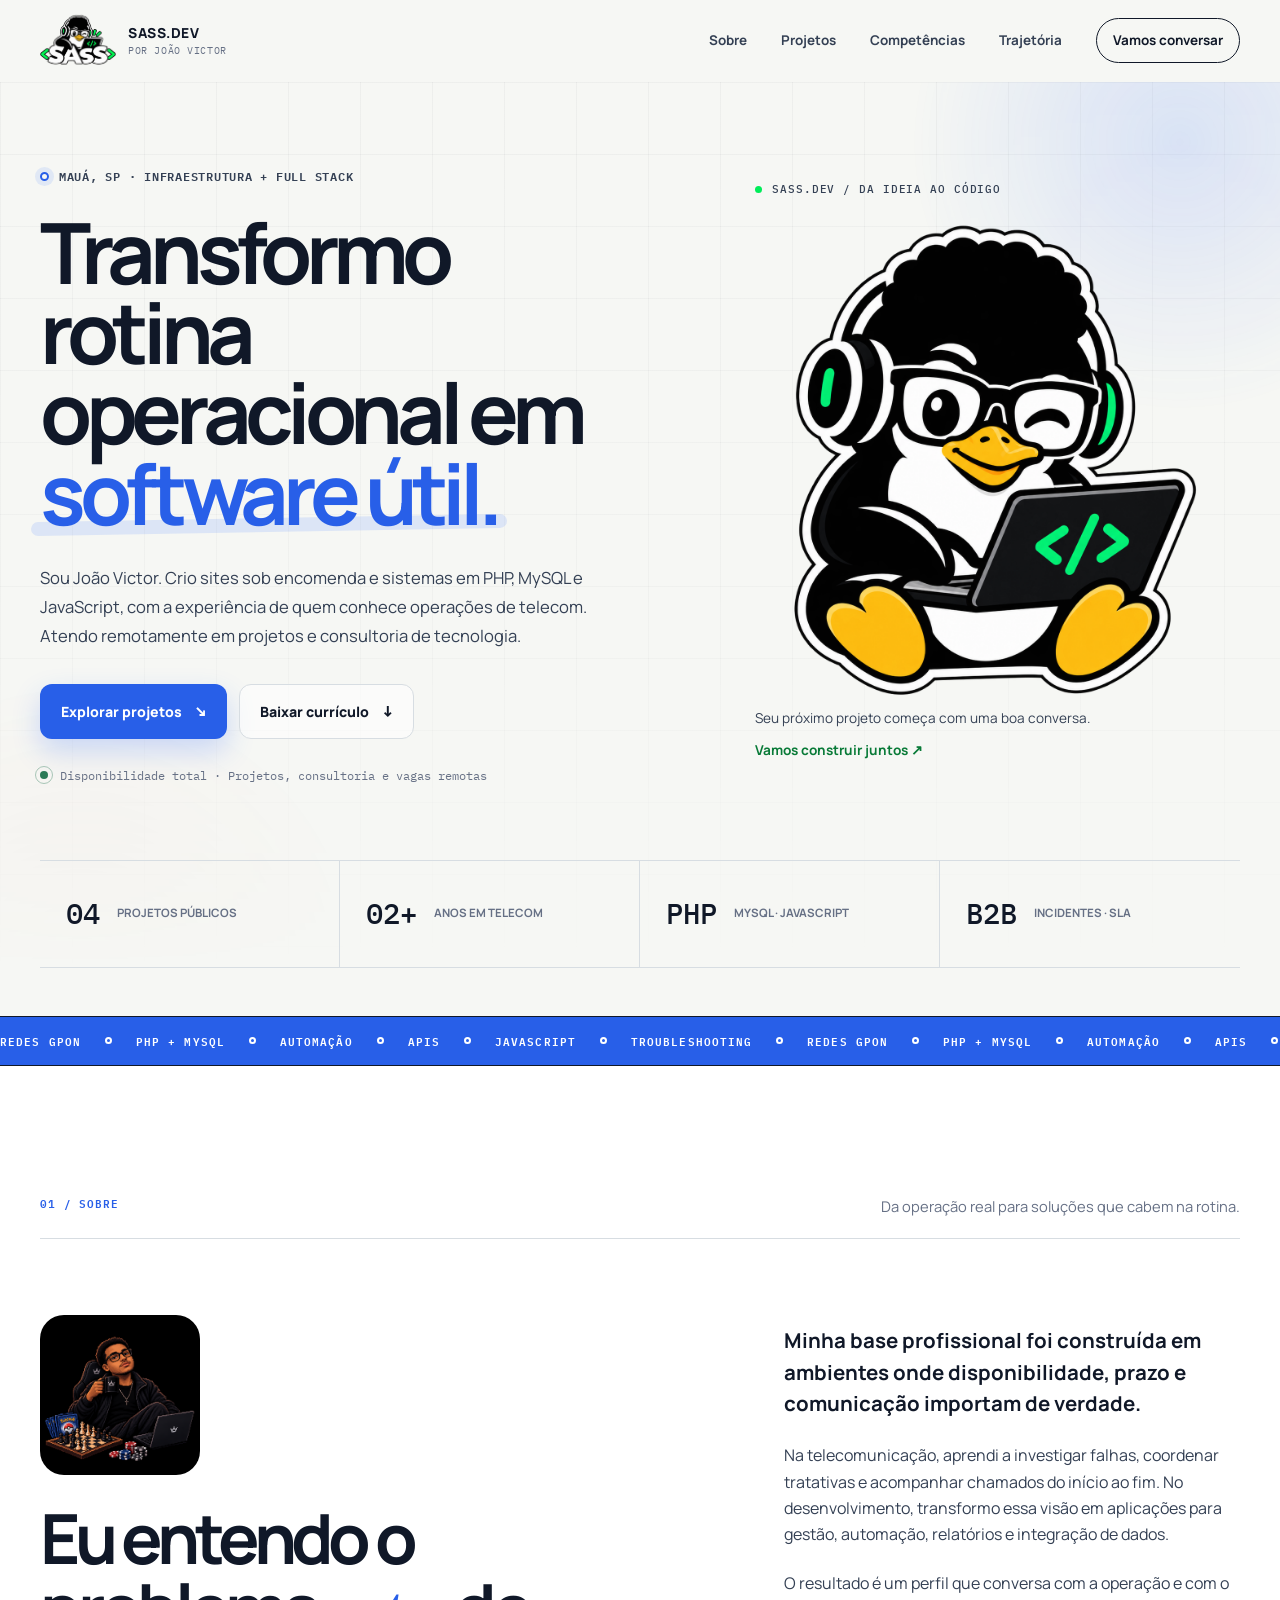
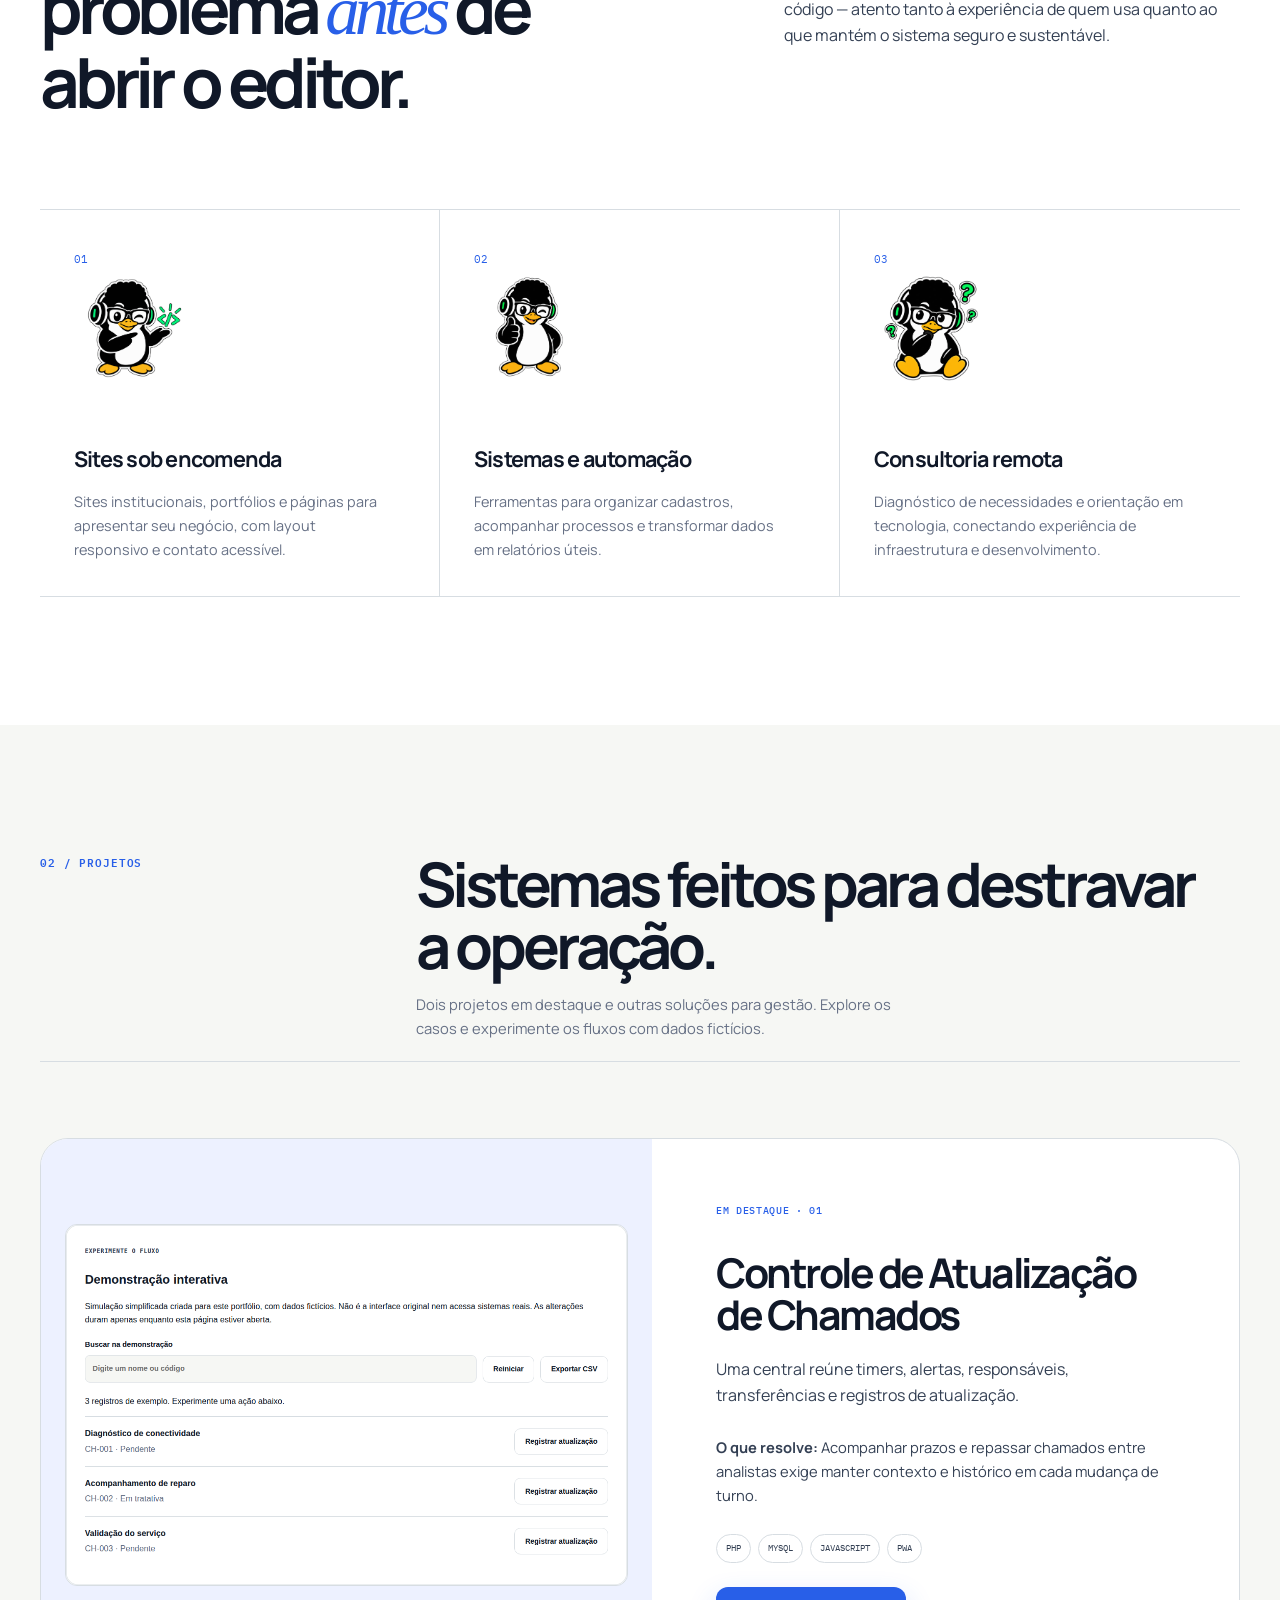
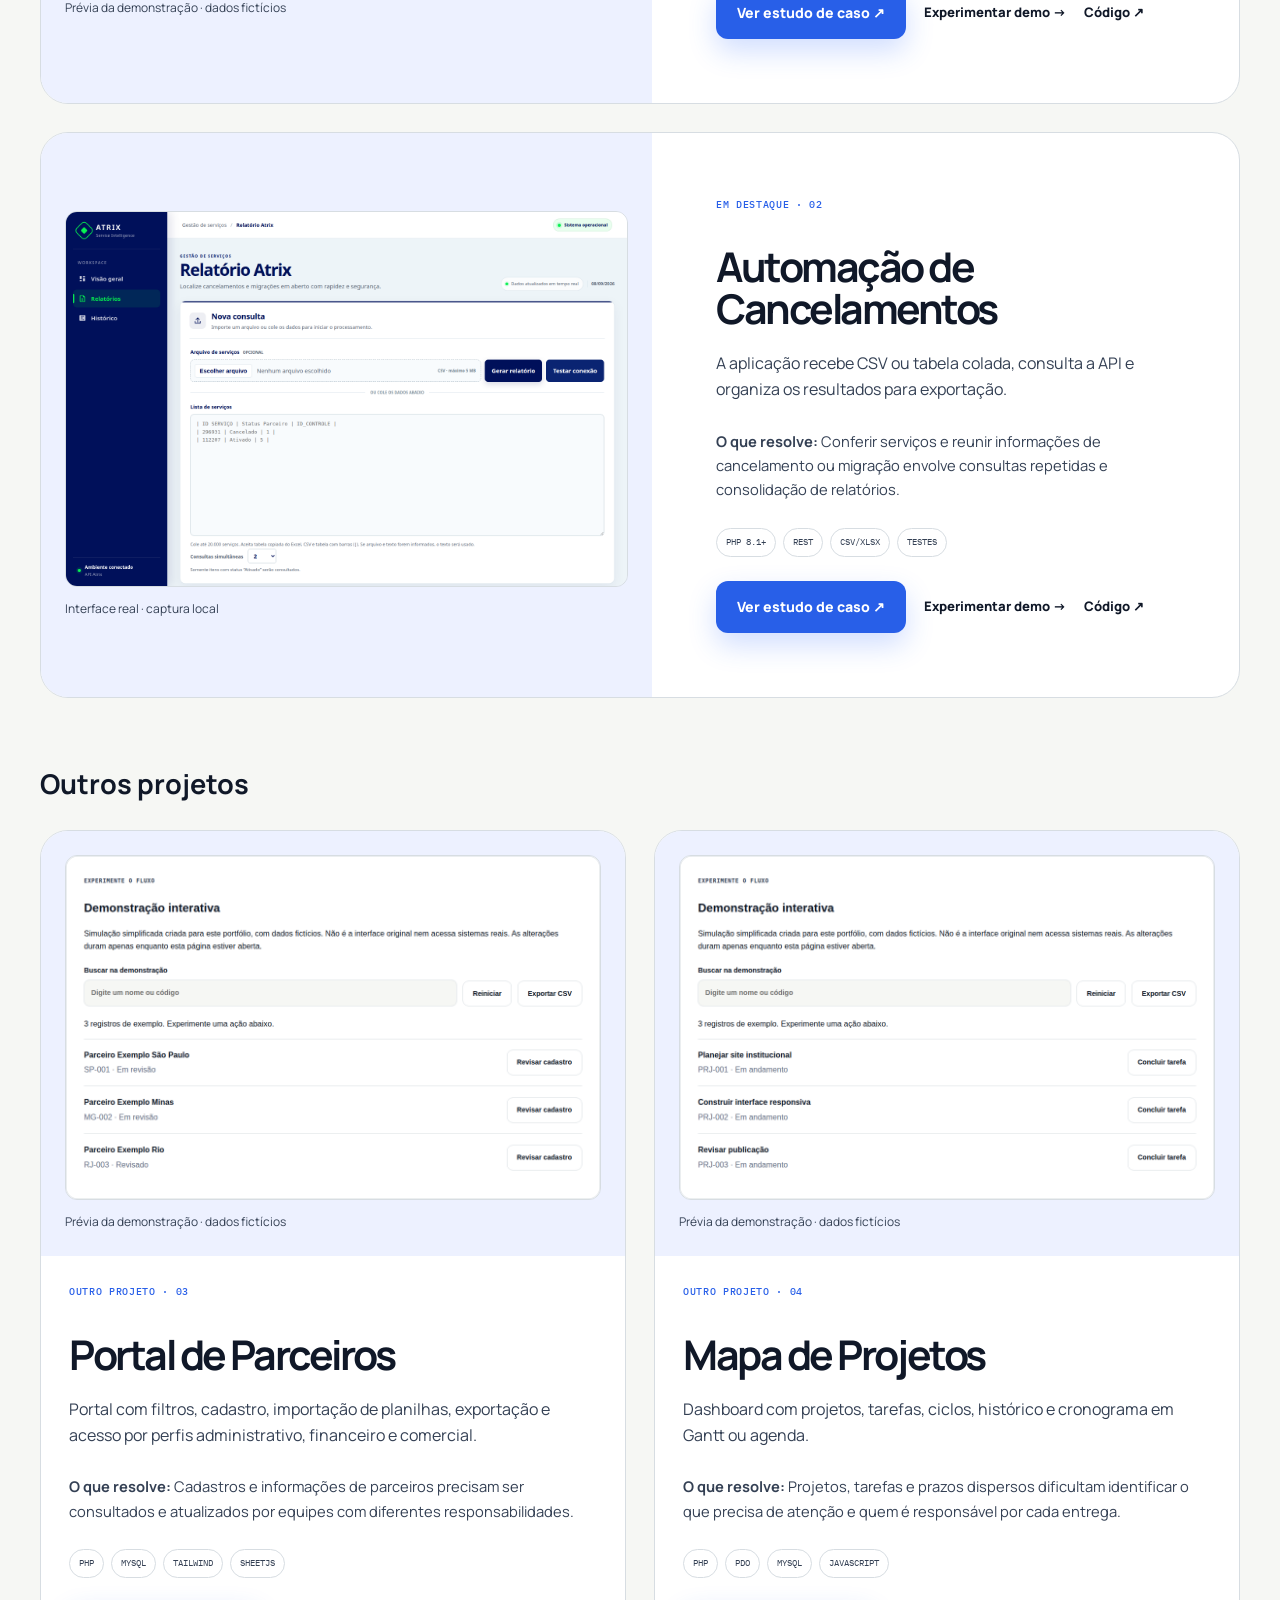
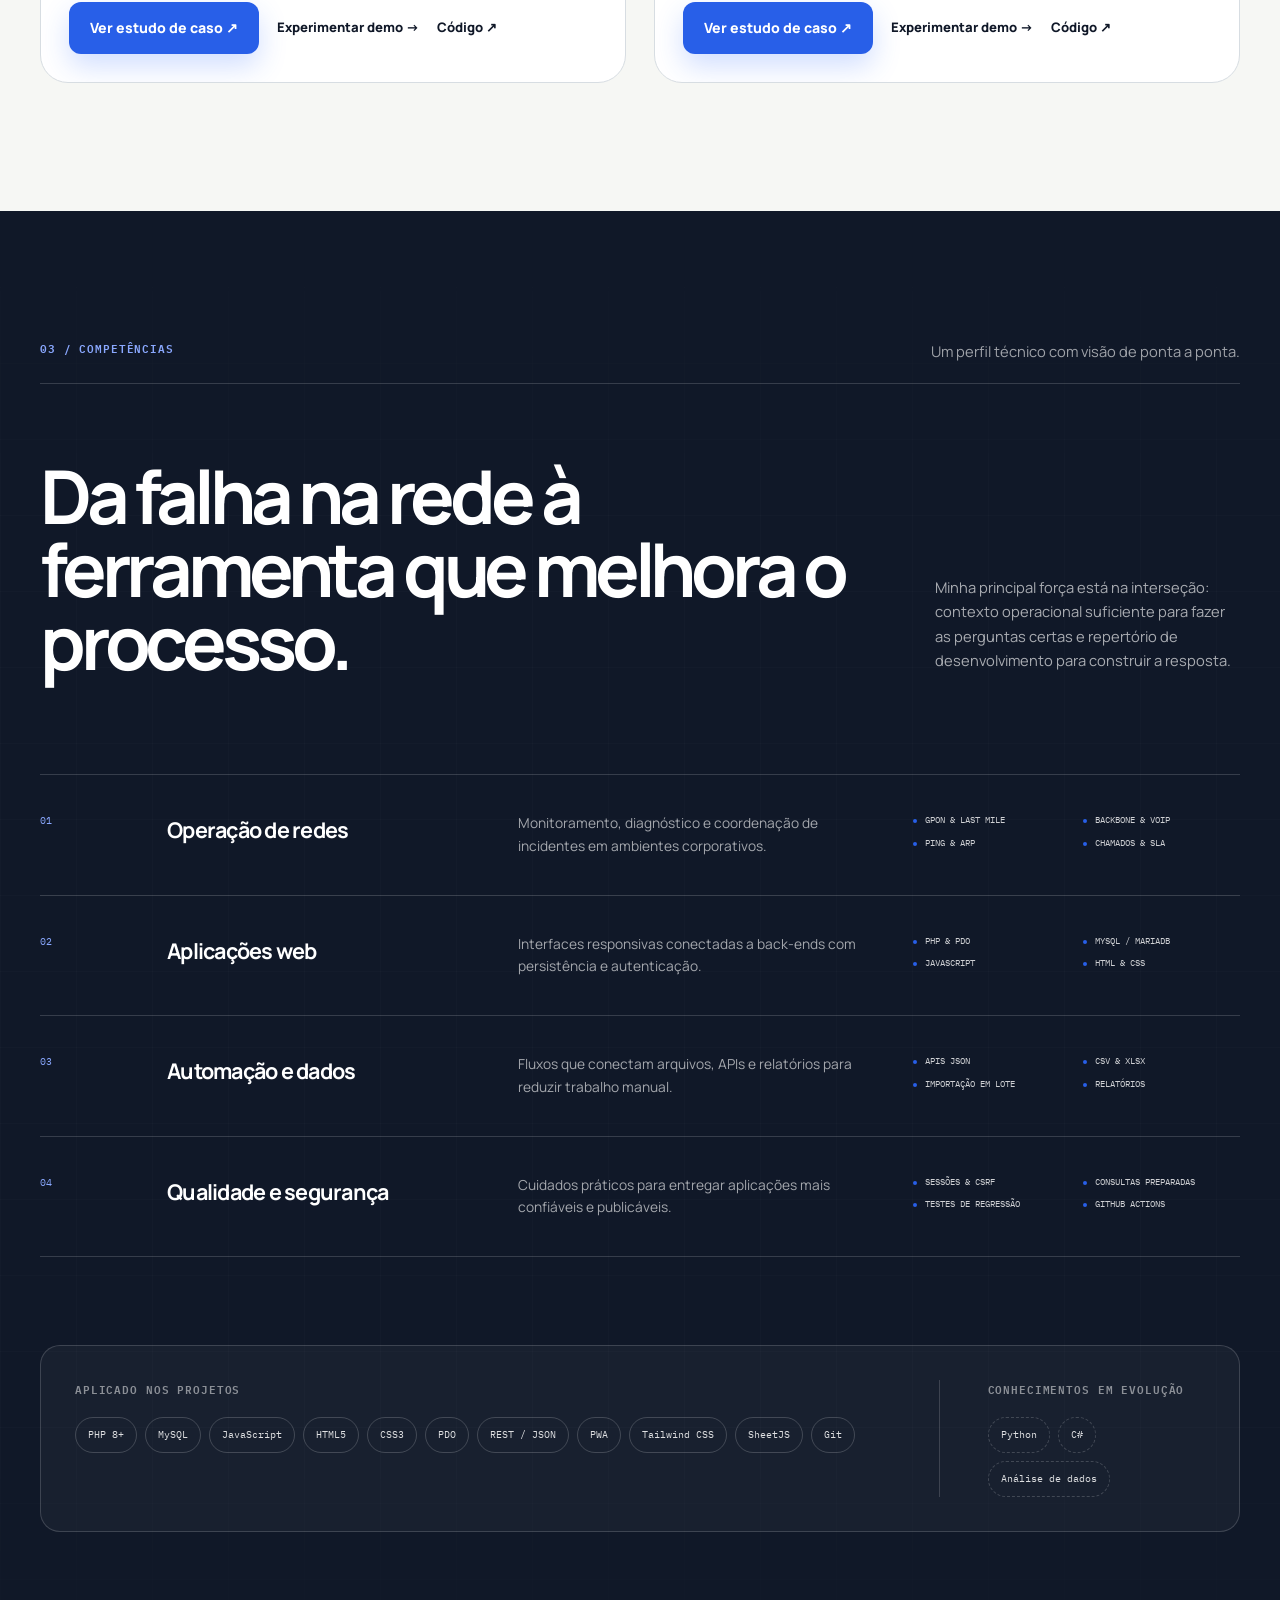
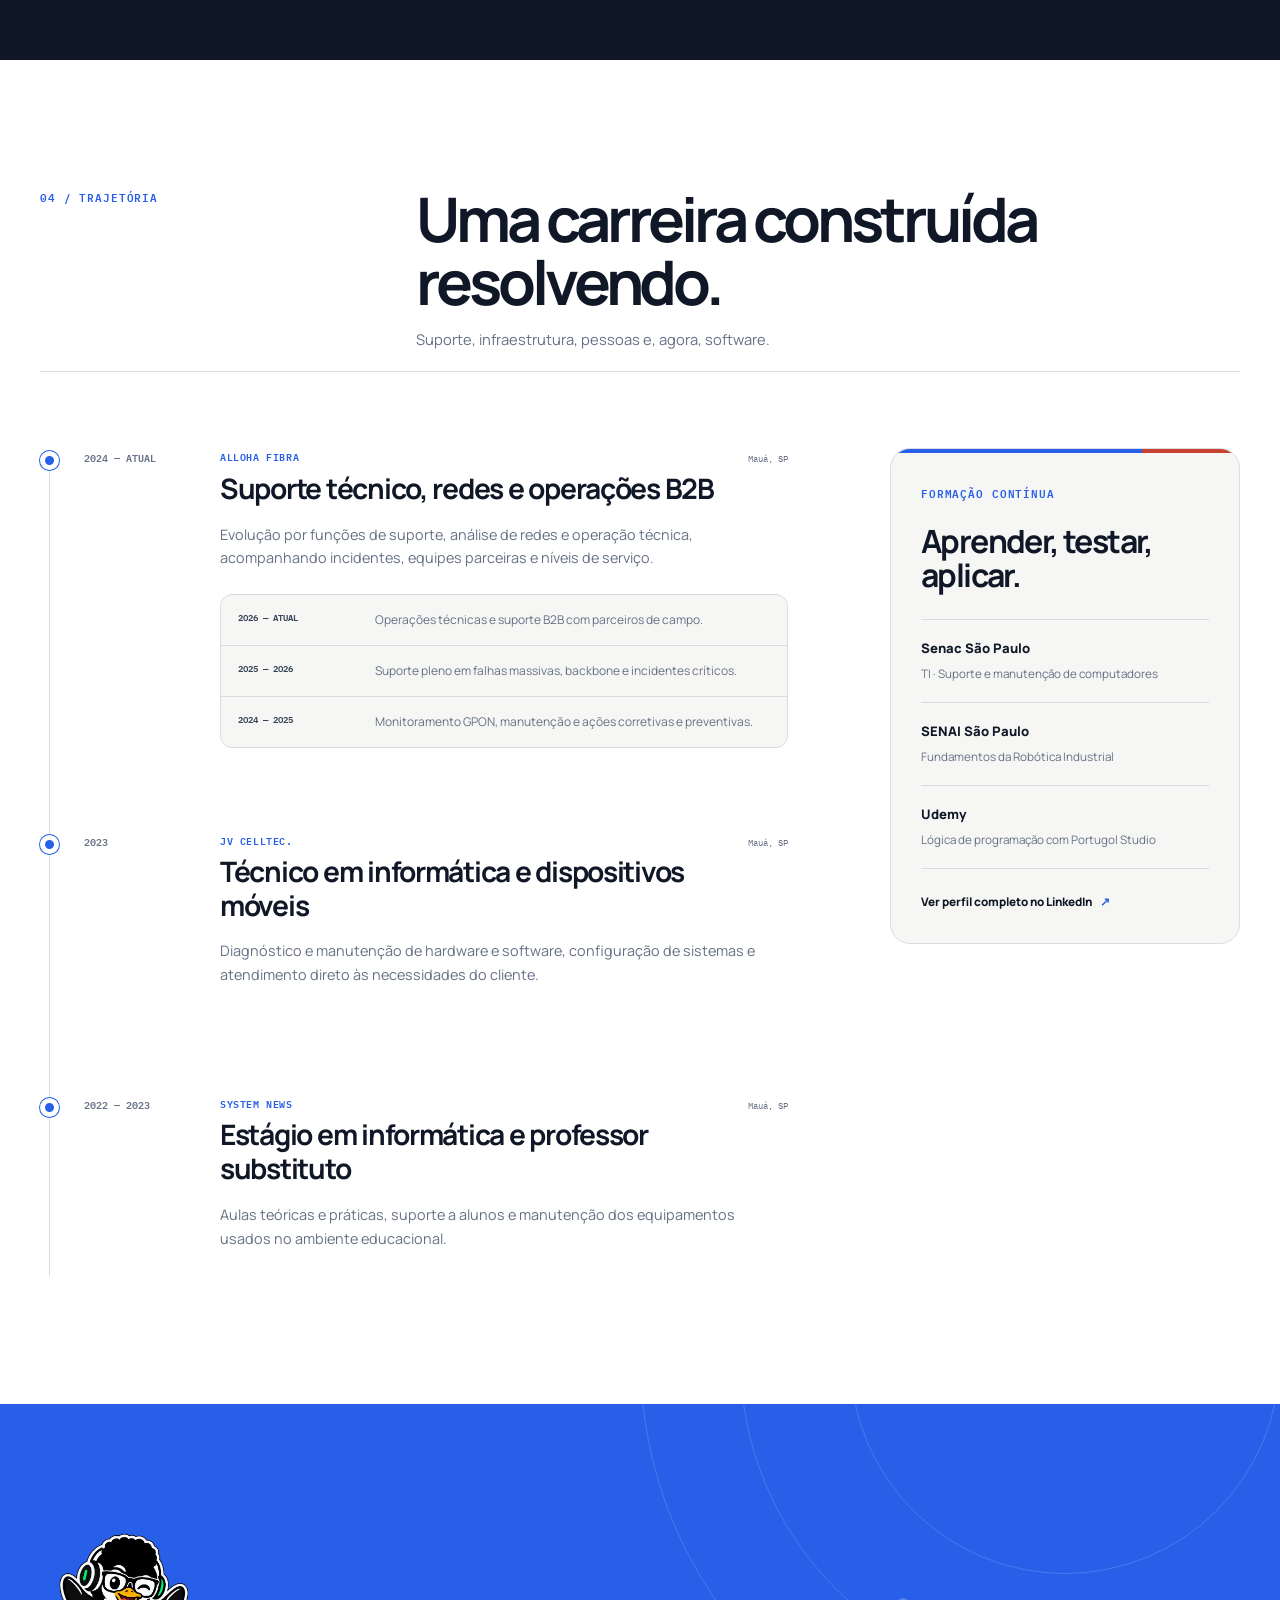
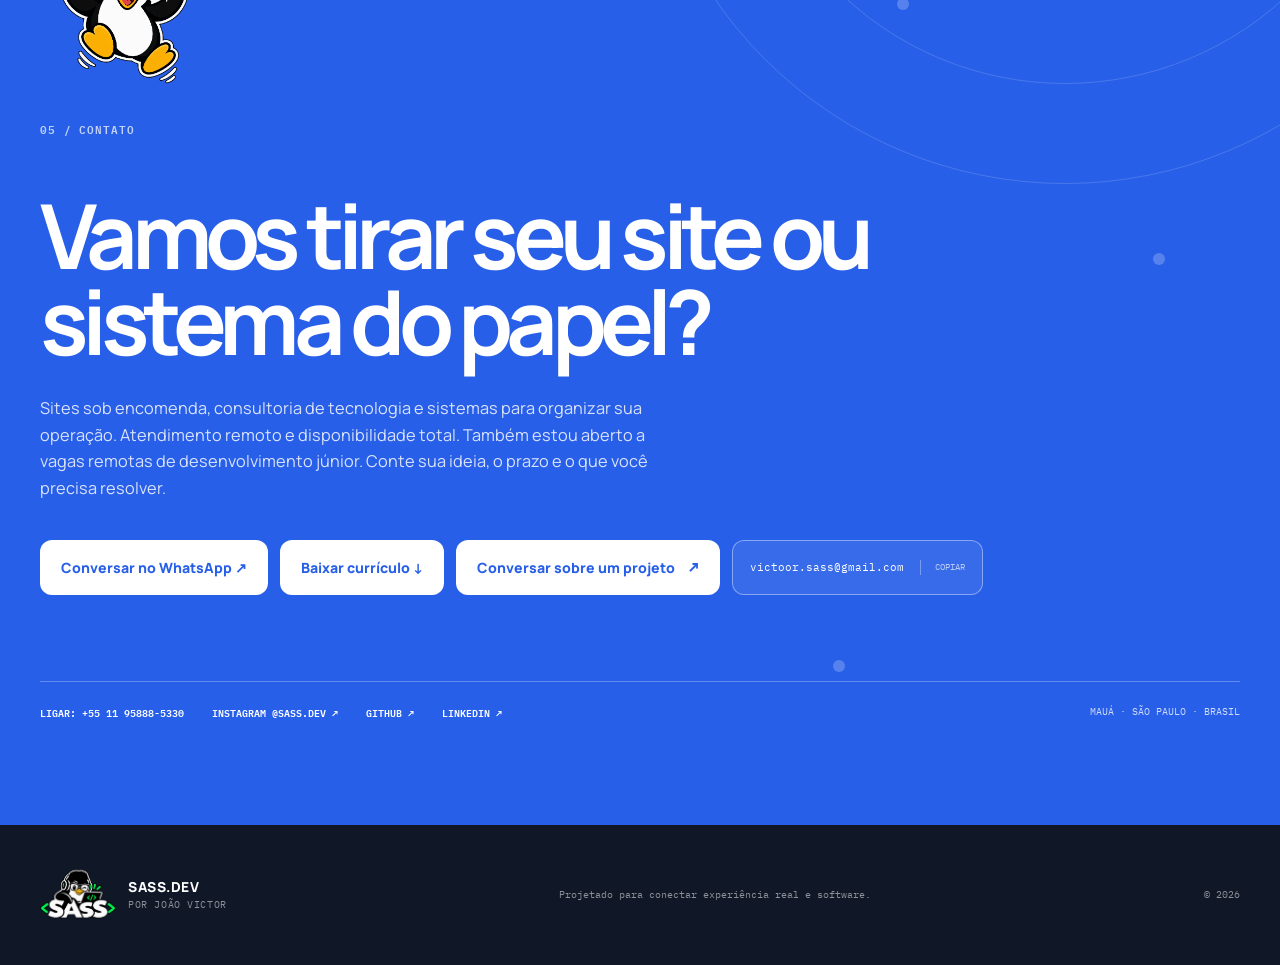
==== commit a5f3dae5: "feat: use transparent PNG logo and mascots throughout site" ====
--- a/index.html
+++ b/index.html
@@ -32,7 +32,7 @@
       href="https://fonts.googleapis.com/css2?family=IBM+Plex+Mono:wght@400;500;600&family=Manrope:wght@400;500;600;700;800&display=swap"
       rel="stylesheet"
     />
-    <link rel="icon" type="image/jpeg" href="assets/brand/sass-logo.jpeg" />
+    <link rel="icon" type="image/png" href="assets/brand/sass-logo.png" />
     <link rel="stylesheet" href="styles.css" />
     <link rel="stylesheet" href="brand.css" />
     <script src="script.js" defer></script>
@@ -80,7 +80,7 @@
     <header class="site-header" data-header>
       <div class="container header-inner">
         <a class="brand" href="#inicio" aria-label="Voltar ao início">
-          <img class="sass-logo" src="assets/brand/sass-logo.jpeg" width="1254" height="1254" alt="SASS" />
+          <img class="sass-logo" src="assets/brand/sass-logo.png" width="1254" height="1254" alt="SASS" />
           <span class="brand-copy">
             <strong>SASS.DEV</strong>
             <small>por João Victor</small>
@@ -152,7 +152,7 @@
 
           <figure class="sass-hero reveal" data-reveal-delay="2">
             <div class="sass-hero-label"><span class="sass-dot"></span> SASS.DEV / DA IDEIA AO CÓDIGO</div>
-            <img src="assets/brand/mascote-programando.jpeg" width="1254" height="1254" alt="Mascote da SASS: pinguim de óculos e headset programando em um notebook" fetchpriority="high" />
+            <img src="assets/brand/mascote-programando.png" width="1254" height="1254" alt="Mascote da SASS: pinguim de óculos e headset programando em um notebook" fetchpriority="high" />
             <figcaption>Seu próximo projeto começa com uma boa conversa.<a href="#contato">Vamos construir juntos ↗</a></figcaption>
           </figure>
         </div>
@@ -223,19 +223,19 @@
           <div class="principles-grid">
             <article class="principle-card reveal">
               <span>01</span>
-              <img class="sass-service-mascot" src="assets/brand/mascote-apresentando.jpeg" width="1254" height="1254" alt="" loading="lazy" />
+              <img class="sass-service-mascot" src="assets/brand/mascote-apresentando.png" width="1254" height="1254" alt="" loading="lazy" />
               <h3>Sites sob encomenda</h3>
               <p>Sites institucionais, portfólios e páginas para apresentar seu negócio, com layout responsivo e contato acessível.</p>
             </article>
             <article class="principle-card reveal" data-reveal-delay="1">
               <span>02</span>
-              <img class="sass-service-mascot" src="assets/brand/mascote-aprovando.jpeg" width="1254" height="1254" alt="" loading="lazy" />
+              <img class="sass-service-mascot" src="assets/brand/mascote-aprovando.png" width="1254" height="1254" alt="" loading="lazy" />
               <h3>Sistemas e automação</h3>
               <p>Ferramentas para organizar cadastros, acompanhar processos e transformar dados em relatórios úteis.</p>
             </article>
             <article class="principle-card reveal" data-reveal-delay="2">
               <span>03</span>
-              <img class="sass-service-mascot" src="assets/brand/mascote-pensando.jpeg" width="1254" height="1254" alt="" loading="lazy" />
+              <img class="sass-service-mascot" src="assets/brand/mascote-pensando.png" width="1254" height="1254" alt="" loading="lazy" />
               <h3>Consultoria remota</h3>
               <p>Diagnóstico de necessidades e orientação em tecnologia, conectando experiência de infraestrutura e desenvolvimento.</p>
             </article>
@@ -473,7 +473,7 @@
           <span></span><span></span><span></span><span></span>
         </div>
         <div class="container contact-inner">
-          <img class="sass-contact-mascot" src="assets/brand/mascote-celebrando.jpeg" width="1254" height="1254" alt="Mascote da SASS celebrando um novo projeto" loading="lazy" />
+          <img class="sass-contact-mascot" src="assets/brand/mascote-celebrando.png" width="1254" height="1254" alt="Mascote da SASS celebrando um novo projeto" loading="lazy" />
           <span class="contact-kicker reveal">05 / CONTATO</span>
           <h2 id="contact-title" class="reveal">
             Vamos tirar seu site ou sistema do papel?
@@ -512,7 +512,7 @@
     <footer class="site-footer">
       <div class="container footer-inner">
         <a class="brand brand-footer" href="#inicio" aria-label="Voltar ao início">
-          <img class="sass-logo" src="assets/brand/sass-logo.jpeg" width="1254" height="1254" alt="SASS" loading="lazy" />
+          <img class="sass-logo" src="assets/brand/sass-logo.png" width="1254" height="1254" alt="SASS" loading="lazy" />
           <span class="brand-copy"><strong>SASS.DEV</strong><small>por João Victor</small></span>
         </a>
         <p>Projetado para conectar experiência real e software.</p>
--- a/brand.css
+++ b/brand.css
@@ -1,16 +1,16 @@
-/* Original SASS artwork supplied by the owner. Black backgrounds are intentional. */
-.sass-logo { display:block; width:76px; height:76px; flex-shrink:0; object-fit:contain; border-radius:14px; background:#000; }
+/* Transparent PNG variants of the official SASS artwork. */
+.sass-logo { display:block; width:76px; height:76px; flex-shrink:0; object-fit:contain; border-radius:14px; background:transparent; }
 .brand-copy strong { letter-spacing:.04em; }
-.sass-hero { margin:0; min-width:0; overflow:hidden; border-radius:28px; background:#000; color:#fff; border:1px solid #242a2a; box-shadow:0 24px 70px rgba(16,24,40,.12); }
-.sass-hero-label { padding:24px 26px 0; display:flex; align-items:center; gap:10px; font:500 .7rem var(--mono); letter-spacing:.08em; color:#d8e3dc; }
+.sass-hero { margin:0; min-width:0; overflow:hidden; border-radius:28px; background:transparent; color:var(--ink); border:0; box-shadow:none; }
+.sass-hero-label { padding:24px 26px 0; display:flex; align-items:center; gap:10px; font:500 .7rem var(--mono); letter-spacing:.08em; color:var(--ink-soft); }
 .sass-dot { width:7px; height:7px; background:#00ed59; border-radius:50%; flex-shrink:0; }
 .sass-hero > img { display:block; width:100%; height:auto; }
-.sass-hero figcaption { padding:0 26px 26px; font-size:.85rem; color:#c9d3cd; }
-.sass-hero figcaption a { display:block; color:#00ed59; font-weight:700; margin-top:10px; }
-.sass-service-mascot { width:112px; height:112px; object-fit:contain; background:#000; border-radius:20px; margin:0 0 24px; }
-.sass-contact-mascot { width:168px; height:168px; object-fit:contain; background:#000; border-radius:28px; margin-bottom:28px; }
+.sass-hero figcaption { padding:0 26px 26px; font-size:.85rem; color:var(--ink-soft); }
+.sass-hero figcaption a { display:block; color:#087a37; font-weight:700; margin-top:10px; }
+.sass-service-mascot { width:112px; height:112px; object-fit:contain; background:transparent; border-radius:20px; margin:0 0 24px; }
+.sass-contact-mascot { width:168px; height:168px; object-fit:contain; background:transparent; border-radius:28px; margin-bottom:28px; }
 .sass-case-logo { display:flex; align-items:center; gap:12px; }
-.sass-case-logo img { width:56px; height:56px; object-fit:contain; border-radius:10px; background:#000; }
+.sass-case-logo img { width:56px; height:56px; object-fit:contain; border-radius:10px; background:transparent; }
 @media(max-width:1100px) { .sass-hero { width:min(100%,520px); justify-self:center; } }
 @media(max-width:900px) { .sass-logo { width:60px; height:60px; } }
 @media(max-width:640px) { .sass-hero-label { font-size:.58rem; padding:20px 20px 0; } .sass-hero figcaption { padding:0 20px 22px; } .sass-contact-mascot { width:128px; height:128px; } }
